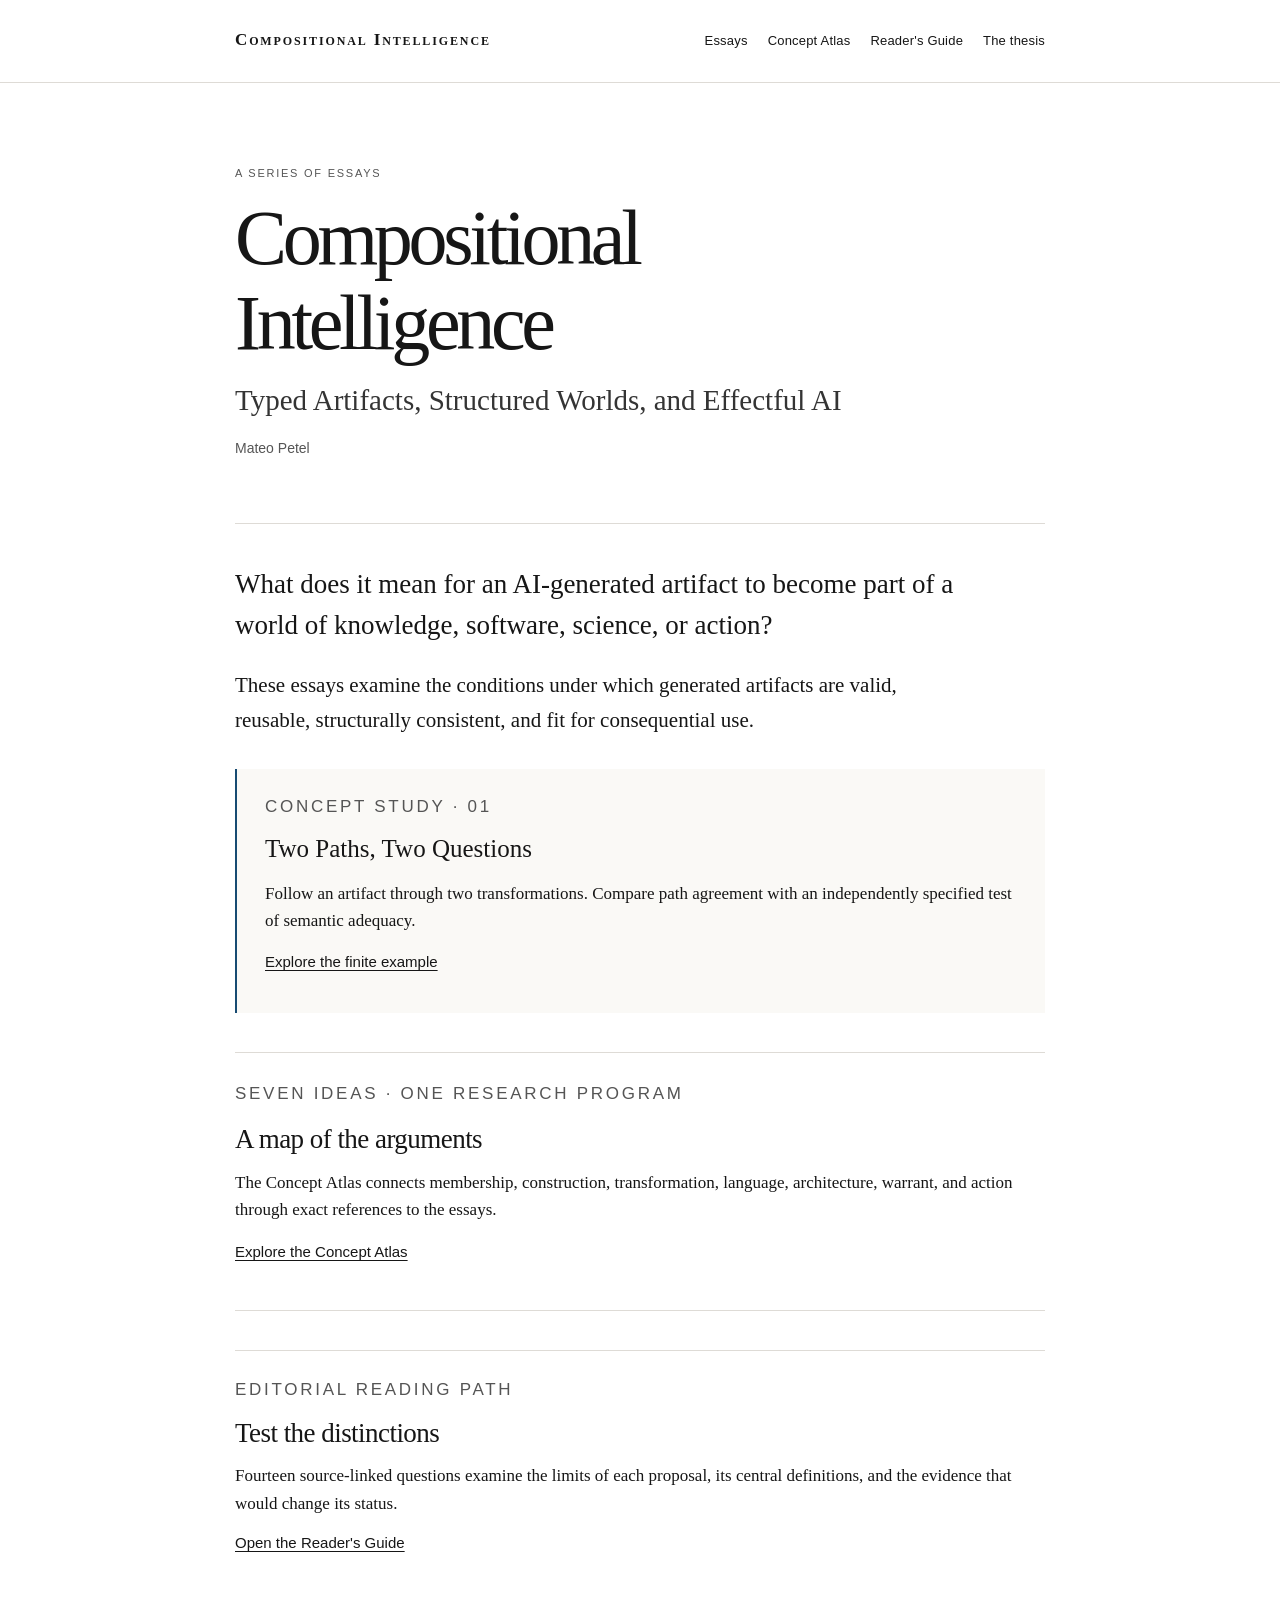
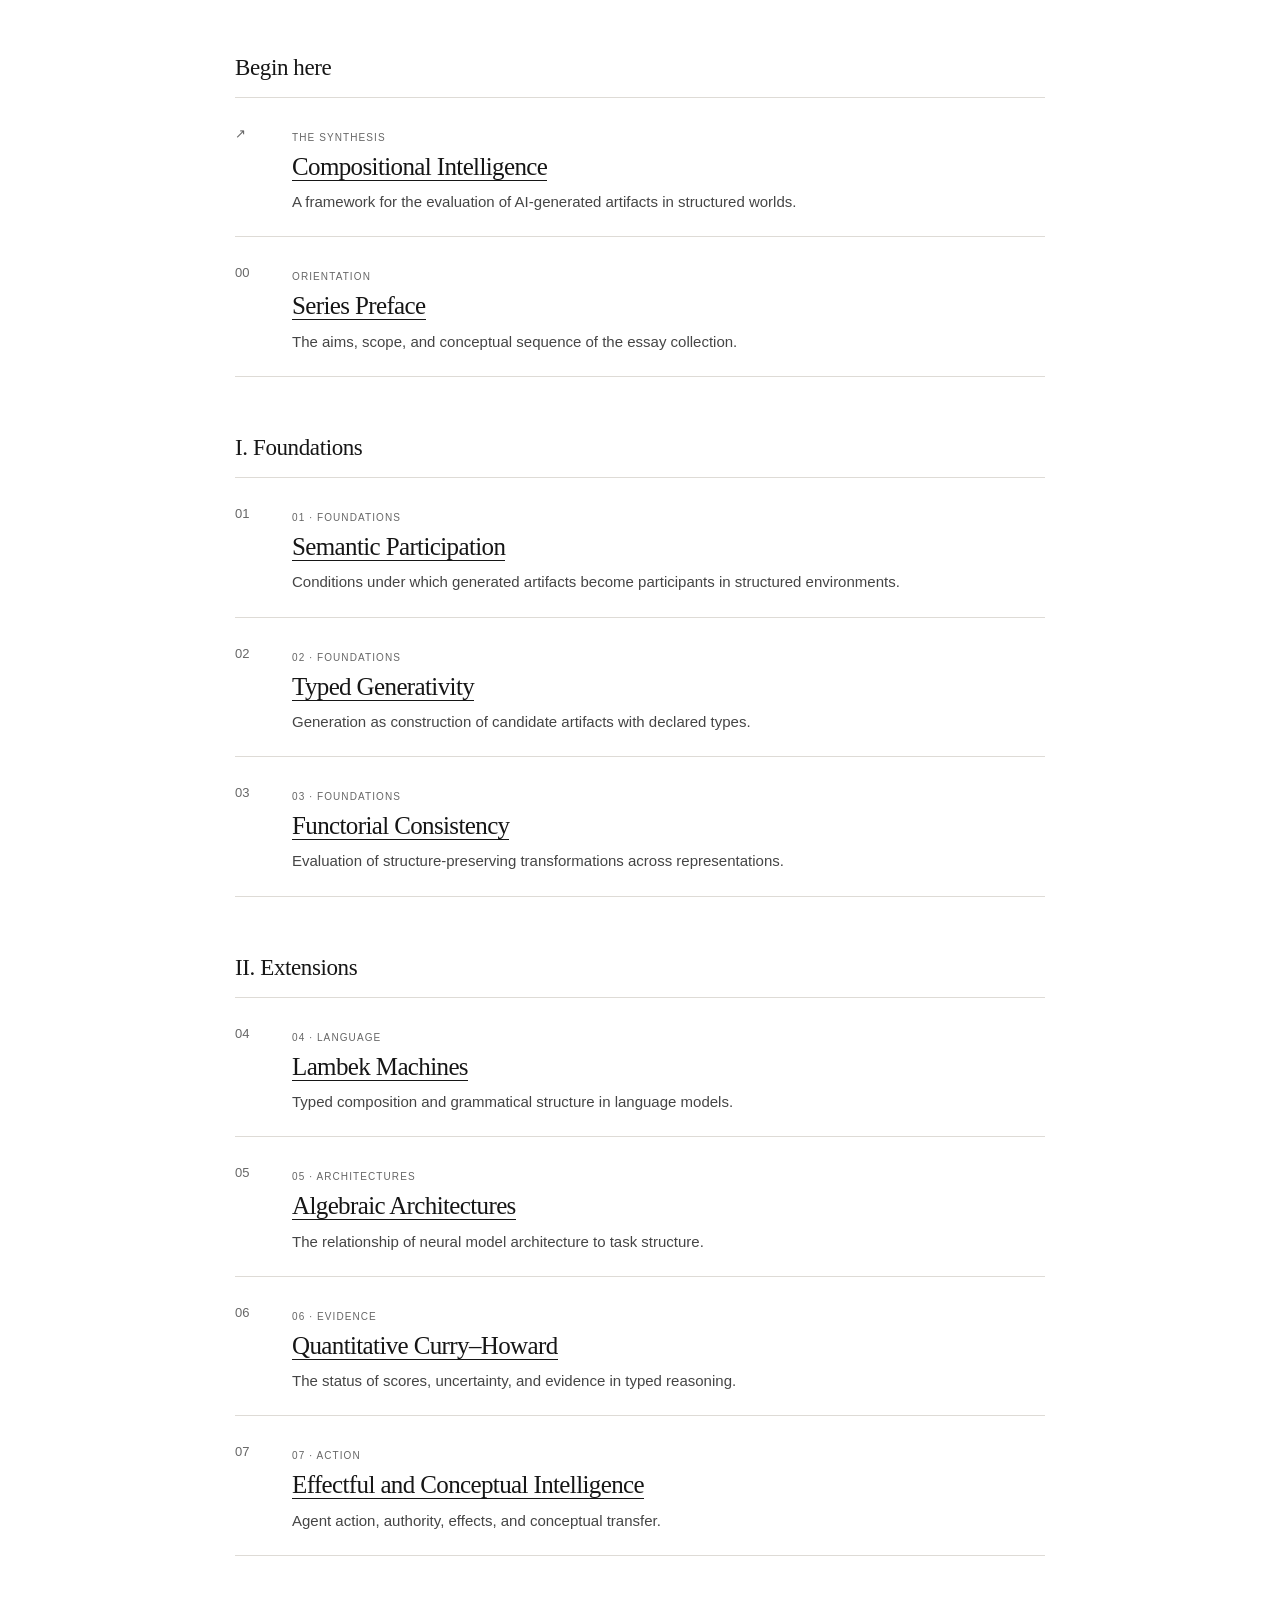
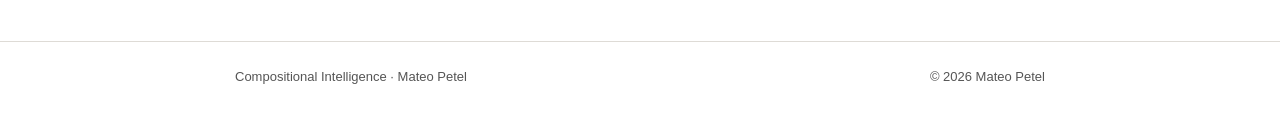
==== docs/index.html @ 48097520 "Publish source-bound reader guide and tighten research claim boundaries" ====
<!doctype html>
<html lang="en">
<head>
<meta charset="utf-8">
<meta name="viewport" content="width=device-width, initial-scale=1">
<meta name="theme-color" content="#ffffff">
<meta name="description" content="Research essays on typed AI artifacts, compositional structure, and consequential action.">
<meta property="og:type" content="website">
<meta property="og:title" content="Compositional Intelligence">
<meta property="og:description" content="Research essays on typed AI artifacts, compositional structure, and consequential action.">
<meta property="og:url" content="https://fraware.github.io/compositional-intelligence/">
<link rel="canonical" href="https://fraware.github.io/compositional-intelligence/">
<link rel="icon" href="./favicon.svg" type="image/svg+xml">
<link rel="stylesheet" href="./style.css">
<title>Compositional Intelligence — Essays by Mateo Petel</title>
</head>
<body>
<a class="skip-link" href="#main">Skip to content</a>
<header class="site-header"><div class="container header-inner">
<a class="brand" href="./index.html">Compositional Intelligence</a>
<nav class="header-nav" aria-label="Primary navigation"><a href="./index.html#essays">Essays</a><a href="./atlas/">Concept Atlas</a><a href="./reading/">Reader's Guide</a><a href="./essays/compositional-intelligence.html">The thesis</a></nav>
</div></header>
<main class="container" id="main">
<div class="hero"><p class="kicker">A series of essays</p><h1>Compositional<br>Intelligence</h1>
<p class="subtitle">Typed Artifacts, Structured Worlds, and Effectful AI</p><p class="byline">Mateo Petel</p></div>
<div class="intro"><p class="thesis">What does it mean for an AI-generated artifact to become part of a world of knowledge, software, science, or action?</p>
<p>These essays examine the conditions under which generated artifacts are valid, reusable, structurally consistent, and fit for consequential use.</p></div>
<section class="study-highlight" aria-labelledby="study-intro-title">
<p class="kicker">Concept study · 01</p>
<h2 id="study-intro-title">Two Paths, Two Questions</h2>
<p>Follow an artifact through two transformations. Compare path agreement with an independently specified test of semantic adequacy.</p>
<p><a href="studies/commuting-square.html">Explore the finite example</a></p>
</section>
<section class="atlas-highlight" aria-labelledby="atlas-home-title">
<p class="kicker">Seven ideas · One research program</p>
<h2 id="atlas-home-title">A map of the arguments</h2>
<p>The Concept Atlas connects membership, construction, transformation, language, architecture, warrant, and action through exact references to the essays.</p>
<p><a href="./atlas/">Explore the Concept Atlas</a></p>
</section>
<section class="reader-highlight" aria-labelledby="reader-home-title">
<p class="kicker">Editorial reading path</p>
<h2 id="reader-home-title">Test the distinctions</h2>
<p>Fourteen source-linked questions examine the limits of each proposal, its central definitions, and the evidence that would change its status.</p>
<p><a href="./reading/">Open the Reader's Guide</a></p>
</section>
<div id="essays"><section aria-label="Begin here"><h2 class="section-title">Begin here</h2><ol class="series-list"><li class="series-item"><span class="series-number" aria-hidden="true">↗</span><div><p class="category">The synthesis</p><h3 class="series-name"><a href="essays/compositional-intelligence.html">Compositional Intelligence</a></h3><p class="series-desc">A framework for the evaluation of AI-generated artifacts in structured worlds.</p></div></li><li class="series-item"><span class="series-number" aria-hidden="true">00</span><div><p class="category">Orientation</p><h3 class="series-name"><a href="essays/series-preface.html">Series Preface</a></h3><p class="series-desc">The aims, scope, and conceptual sequence of the essay collection.</p></div></li></ol></section><section aria-label="I. Foundations"><h2 class="section-title">I. Foundations</h2><ol class="series-list"><li class="series-item"><span class="series-number" aria-hidden="true">01</span><div><p class="category">01 · Foundations</p><h3 class="series-name"><a href="essays/semantic-participation.html">Semantic Participation</a></h3><p class="series-desc">Conditions under which generated artifacts become participants in structured environments.</p></div></li><li class="series-item"><span class="series-number" aria-hidden="true">02</span><div><p class="category">02 · Foundations</p><h3 class="series-name"><a href="essays/typed-generativity.html">Typed Generativity</a></h3><p class="series-desc">Generation as construction of candidate artifacts with declared types.</p></div></li><li class="series-item"><span class="series-number" aria-hidden="true">03</span><div><p class="category">03 · Foundations</p><h3 class="series-name"><a href="essays/functorial-consistency.html">Functorial Consistency</a></h3><p class="series-desc">Evaluation of structure-preserving transformations across representations.</p></div></li></ol></section><section aria-label="II. Extensions"><h2 class="section-title">II. Extensions</h2><ol class="series-list"><li class="series-item"><span class="series-number" aria-hidden="true">04</span><div><p class="category">04 · Language</p><h3 class="series-name"><a href="essays/lambek-machines.html">Lambek Machines</a></h3><p class="series-desc">Typed composition and grammatical structure in language models.</p></div></li><li class="series-item"><span class="series-number" aria-hidden="true">05</span><div><p class="category">05 · Architectures</p><h3 class="series-name"><a href="essays/algebraic-architectures.html">Algebraic Architectures</a></h3><p class="series-desc">The relationship of neural model architecture to task structure.</p></div></li><li class="series-item"><span class="series-number" aria-hidden="true">06</span><div><p class="category">06 · Evidence</p><h3 class="series-name"><a href="essays/quantitative-curry-howard.html">Quantitative Curry–Howard</a></h3><p class="series-desc">The status of scores, uncertainty, and evidence in typed reasoning.</p></div></li><li class="series-item"><span class="series-number" aria-hidden="true">07</span><div><p class="category">07 · Action</p><h3 class="series-name"><a href="essays/effectful-and-conceptual-intelligence.html">Effectful and Conceptual Intelligence</a></h3><p class="series-desc">Agent action, authority, effects, and conceptual transfer.</p></div></li></ol></section></div></main>
<footer class="site-footer"><div class="container"><span>Compositional Intelligence · Mateo Petel</span><span>© 2026 Mateo Petel</span></div></footer>
</body></html>
---- docs/style.css ----
/* Compositional Intelligence. Deliberately minimal, self-contained editorial design. */
:root { color-scheme: light; --ink:#161616; --soft:#555; --muted:#666; --line:#dedbd6; --paper:#fff; --link:#174b72; }
*,*::before,*::after { box-sizing:border-box; }
html { scroll-behavior:smooth; }
body { margin:0; background:var(--paper); color:var(--ink); font:19px/1.66 Georgia,"Times New Roman",Times,serif; -webkit-font-smoothing:antialiased; }
a { color:inherit; text-decoration:underline; text-decoration-thickness:1px; text-underline-offset:3px; }
a:hover { color:var(--link); }
a:focus-visible,summary:focus-visible { outline:2px solid var(--link); outline-offset:4px; }
::selection { background:#edeae2; color:var(--ink); }
.container { width:min(100% - 44px, 810px); margin-inline:auto; }
.skip-link { position:absolute;left:-10000px;top:auto;width:1px;height:1px;overflow:hidden; }
.skip-link:focus { left:10px;top:10px;width:auto;height:auto;overflow:visible;padding:6px;background:white;z-index:20; }
.site-header { border-bottom:1px solid var(--line); padding:21px 0; }
.header-inner { display:flex; flex-wrap:wrap; justify-content:space-between; align-items:baseline; gap:10px 25px; }
.brand { font:small-caps 700 17px/1.25 Georgia,"Times New Roman",serif; letter-spacing:.11em; text-decoration:none; }
.header-nav { font:13px/1.4 Arial,Helvetica,sans-serif; letter-spacing:.015em; }
.header-nav a { margin-left:20px; text-decoration:none; }
.hero { padding-top:72px; padding-bottom:48px; border-bottom:1px solid var(--line); }
.kicker { text-transform:uppercase; letter-spacing:.16em; font:11px/1.4 Arial,Helvetica,sans-serif; color:var(--soft); }
.hero h1 { margin:15px 0 8px; font:normal clamp(48px,7.3vw,78px)/1.08 Georgia,"Times New Roman",serif; letter-spacing:-.055em; max-width:760px; }
.hero .subtitle { margin:16px 0 17px; font-size:clamp(21px,2.9vw,29px); line-height:1.36; color:#343434; }
.byline { font:14px/1.7 Arial,Helvetica,sans-serif; color:var(--soft); }
.intro { max-width:740px; padding-top:40px; font-size:21px; line-height:1.66; }
.intro p { margin:0 0 22px; }
.intro .thesis { font-size:clamp(22px,3vw,27px); line-height:1.52; }
.section-title { margin:52px 0 10px; font-size:23px; font-weight:normal; letter-spacing:-.017em; }
.section-intro { font:15px/1.6 Arial,Helvetica,sans-serif; color:var(--soft); margin:0 0 18px; }
.series-list { list-style:none; margin:0; padding:0; border-top:1px solid var(--line); }
.series-item { display:grid; grid-template-columns:42px minmax(0,1fr); column-gap:15px; padding:21px 0 22px; border-bottom:1px solid var(--line); }
.series-number { font:13px/1.5 Arial,Helvetica,sans-serif; color:var(--muted); padding-top:5px; }
.series-name { margin:0; font:normal 25px/1.25 Georgia,"Times New Roman",serif; letter-spacing:-.025em; }
.series-name a { text-decoration:none; border-bottom:1px solid currentColor; }
.series-desc { margin:8px 0 0; font:15px/1.62 Arial,Helvetica,sans-serif; color:#454545; max-width:670px; }
.category { display:inline-block; font:10px/1.4 Arial,Helvetica,sans-serif; text-transform:uppercase; letter-spacing:.11em; color:var(--muted); margin:0 0 6px; }
.site-footer { border-top:1px solid var(--line); padding:25px 0 44px; margin-top:85px; font:13px/1.6 Arial,Helvetica,sans-serif; color:var(--soft); }
.site-footer .container { display:flex; flex-wrap:wrap; gap:12px 25px; justify-content:space-between; }
.article-header { padding:69px 0 43px; border-bottom:1px solid var(--line); }
.breadcrumb { margin:0 0 25px; font:13px/1.5 Arial,Helvetica,sans-serif; color:var(--soft); }
.article-header h1 { margin:8px 0 13px; font:normal clamp(41px,6.4vw,68px)/1.12 Georgia,"Times New Roman",serif; letter-spacing:-.045em; }
.article-header .deck { font-size:24px; line-height:1.39; color:#343434; margin:0 0 22px; }
.article-content { padding-top:43px; overflow-wrap:break-word; }
.article-content h2 { font-size:29px; font-weight:normal; line-height:1.28; letter-spacing:-.026em; scroll-margin-top:25px; margin:59px 0 19px; }
.article-content h3 { font-size:23px; font-weight:normal; line-height:1.34; scroll-margin-top:25px; margin:45px 0 14px; }
.article-content h4 { font:600 17px/1.5 Arial,Helvetica,sans-serif; margin-top:35px; }
.article-content p { margin:0 0 24px; }
.article-content a { overflow-wrap:anywhere; }
.article-content .source-only { padding:13px 16px; margin:0 0 33px; border-left:2px solid var(--line); font:14px/1.6 Arial,Helvetica,sans-serif; color:var(--soft); }
.article-content ul,.article-content ol { margin:7px 0 24px; padding-left:28px; }
.article-content li { margin:6px 0; }
.article-content blockquote { margin:28px 0; padding:2px 22px; border-left:2px solid var(--line); color:#404040; }
.article-content pre { padding:19px 22px; font:14px/1.6 ui-monospace,SFMono-Regular,Consolas,"Liberation Mono",monospace; background:#f7f7f7; white-space:pre-wrap; overflow-x:auto; }
.article-content code { font:0.85em/1.5 ui-monospace,SFMono-Regular,Consolas,"Liberation Mono",monospace; }
.article-content table { border-collapse:collapse; font:14px/1.5 Arial,Helvetica,sans-serif; margin:25px 0 30px; display:block; max-width:100%; overflow-x:auto; }
.article-content th,.article-content td { text-align:left; vertical-align:top; padding:9px 14px 9px 0; border-bottom:1px solid var(--line); min-width:95px; }
.article-content th { font-weight:600; }
.article-content caption { text-align:left; margin:0 0 10px; }
.article-content sup { line-height:0; }
.article-content math { font-size:1em; }
.article-toc { margin:0 0 37px; border-bottom:1px solid var(--line); padding:0 0 18px; font:14px/1.55 Arial,Helvetica,sans-serif; }
.article-toc summary { cursor:pointer; color:var(--soft); }
.article-toc ol { columns:2; column-gap:30px; padding-left:21px; margin:16px 0 2px; }
.article-toc li { break-inside:avoid; margin:0 0 7px; }
.article-toc a { text-decoration:none; }
.article-pager { display:grid; grid-template-columns:1fr 1fr; gap:25px; border-top:1px solid var(--line); margin:74px 0 25px; padding-top:25px; font:14px/1.6 Arial,Helvetica,sans-serif; }
.article-pager .next { text-align:right; }
.article-pager span { display:block; color:var(--soft); font-size:12px; margin-bottom:4px; }
.note { margin:31px 0 0; font:14px/1.6 Arial,Helvetica,sans-serif; color:var(--soft); }
.article-content .preview-heading { margin-top:29px; }
.bibliography { border-top: 1px solid var(--line); padding-top: 25px; margin-top: 65px; font:14px/1.62 Arial,Helvetica,sans-serif; }
.bibliography h2 {font:normal 29px/1.25 Georgia,'Times New Roman',serif;letter-spacing:-.02em;margin:0 0 12px;}
.bibliography-note {color:var(--soft);margin:0 0 22px;max-width:680px;}
.references-list {list-style:none;margin:0;padding:0;display:grid;gap:13px;}
.references-list li {overflow-wrap:anywhere;}
.ref-key {font:12px/1.4 ui-monospace,SFMono-Regular,Consolas,monospace;color:var(--soft);}
.ref-details {color:var(--soft);}
.citation-link {text-decoration: underline dotted; text-underline-offset: 3px;}
.references-list li:target {outline:1px solid var(--line);outline-offset:7px;}
@media (max-width:600px) { .hero { padding-top:49px; } .intro { padding-top:29px; font-size:19px; } .series-item { grid-template-columns:32px 1fr; column-gap:10px; } .series-name { font-size:22px; } .article-header { padding-top:44px; } .article-content { padding-top:29px; } .article-content h2 { font-size:26px; } .article-toc ol { columns:1; } .header-nav a { margin-left:13px; } }
@media (prefers-reduced-motion:reduce) { html { scroll-behavior:auto; } }
@media print { .site-header,.site-footer,.article-pager,.article-toc { display:none; } .container { width:100%; } .article-content { padding-top:12px; } body { color:#000; font-size:12pt; } h2,h3 { break-after:avoid; } table,blockquote,pre { break-inside:avoid; } }


/* Additional reading and accessibility refinements. */
.article-content img{max-width:100%;height:auto}.article-content table{width:100%}.article-content td,.article-content th{white-space:normal}.article-content .citation-link{overflow-wrap:normal}.references-list li{scroll-margin-top:30px}.article-content math[display="block"]{display:block;max-width:100%;overflow-x:auto;overflow-y:hidden;margin:25px 0}.article-content .footnotes{font-size:0.82em}.brand{font-variant:small-caps}.article-content h1{font-size:36px}@media(prefers-color-scheme:dark){:root{color-scheme:light}}

/* Screen-reader captions for scientific tables. */
.article-content caption.visually-hidden {position:absolute;width:1px;height:1px;padding:0;margin:-1px;overflow:hidden;clip:rect(0,0,0,0);white-space:nowrap;border:0}

/* Concept study: self-contained diagram and finite evaluation. */
.study-heading { padding-bottom:31px; }
.study-heading .kicker { margin:0 0 12px; }
.study-heading .deck { margin:11px 0 19px; }
.study-prose { max-width:740px; padding:31px 0 9px; }
.study-prose p { margin:0 0 22px; }
.study-prose h2 { font-size:30px; font-weight:400; letter-spacing:-.025em; }
.study-workspace { margin:32px 0 30px; border:1px solid var(--line); }
.study-controls { background:#faf9f6; padding:29px 32px; display:grid; gap:19px; }
.study-controls h2 { font-weight:400; font-size:27px; margin:0 0 6px; }
.study-controls p { font:14px/1.55 Arial,Helvetica,sans-serif; color:var(--soft); margin:0; }
.study-members { border:0; padding:0; margin:0; display:flex; flex-wrap:wrap; align-items:center; gap:9px; }
.study-members legend,.study-select label { font:600 13px/1.6 Arial,Helvetica,sans-serif; margin:0 0 7px; }
.study-members label { display:inline-flex; align-items:center; gap:7px; font:16px/1.5 Arial,Helvetica,sans-serif; padding:8px 13px; border:1px solid var(--line); background:#fff; cursor:pointer; }
.study-members input { accent-color:var(--link); width:16px; height:16px; }
.study-select label { display:block; }
.study-select select { background:#fff; color:var(--ink); font:15px/1.4 Arial,Helvetica,sans-serif; border:1px solid #8b8883; padding:10px 12px; width:min(100%,430px); }
.study-workspace input:focus-visible,.study-workspace select:focus-visible { outline:2px solid var(--link); outline-offset:3px; }
.study-stage { padding:26px 32px 29px; }
.study-stage h3,.study-domain h3 { font-weight:400; font-size:22px; margin:3px 0 18px; }
.study-source { display:grid; grid-template-columns:minmax(0,1fr) 102px minmax(0,1fr); align-items:center; gap:12px; margin-bottom:35px; }
.study-node { border:1px solid var(--line); padding:16px 18px; min-width:0; }
.study-node span,.study-results span,.study-counts span { display:block; font:13px/1.4 Arial,Helvetica,sans-serif; color:var(--soft); }
.study-node output { display:block; font:normal 26px/1.4 Georgia,"Times New Roman",serif; margin-top:7px; overflow-wrap:anywhere; }
.study-arrow { text-align:center; font:13px/1.5 Arial,Helvetica,sans-serif; color:var(--soft); }
.study-arrow span { display:block; font-size:28px; color:var(--link); }
.study-paths { display:grid; grid-template-columns:repeat(2,minmax(0,1fr)); gap:16px; }
.study-path { border-top:2px solid var(--link); background:#faf9f6; padding:18px 19px 20px; min-width:0; }
.study-path-label { font:10px/1.5 Arial,Helvetica,sans-serif; letter-spacing:.09em; color:var(--soft); }
.study-path p { margin:14px 0 5px; font-size:21px; }
.study-path>output { display:block; font-size:31px; margin:3px 0 14px; overflow-wrap:anywhere; }
.study-path small { display:block; font:13px/1.6 Arial,Helvetica,sans-serif; color:var(--soft); }
.study-inline-output { font:inherit; }
.study-results { display:grid; grid-template-columns:repeat(2,minmax(0,1fr)); gap:20px; border-top:1px solid var(--line); margin-top:24px; padding:22px 0 0; }
.study-results strong { display:block; font:normal 24px/1.35 Georgia,"Times New Roman",serif; margin:5px 0; }
.study-interpretation { font-size:17px; line-height:1.57; margin:18px 0 0; max-width:680px; }
.study-domain { padding:25px 32px 31px; border-top:1px solid var(--line); background:#faf9f6; }
.study-domain p { margin:0 0 22px; font:14px/1.65 Arial,Helvetica,sans-serif; color:var(--soft); }
.study-counts { display:grid; grid-template-columns:repeat(3,minmax(0,1fr)); gap:16px; }
.study-counts strong { display:block; font:normal 27px/1.3 Georgia,"Times New Roman",serif; margin:7px 0 0; }
.study-noscript { padding:15px; background:#faf9f6; font:14px/1.6 Arial,Helvetica,sans-serif; }
.study-method { padding-top:25px; }
.study-method p { font-size:17px; line-height:1.67; }
.study-highlight { margin:31px 0 39px; padding:24px 28px; border-left:2px solid var(--link); background:#faf9f6; }
.study-highlight .kicker { margin:0 0 8px; }
.study-highlight h2 { margin:0 0 10px; font-size:25px; font-weight:400; }
.study-highlight p { font-size:17px; line-height:1.6; margin:0 0 14px; }
.study-highlight a { font:15px/1.5 Arial,Helvetica,sans-serif; }
@media (max-width:600px) {
.study-controls,.study-stage,.study-domain { padding:22px 18px; }
.study-source { grid-template-columns:minmax(0,1fr) 47px minmax(0,1fr); gap:7px; }
.study-node { padding:11px; }
.study-node span { font-size:11px; }
.study-node output { font-size:18px; }
.study-arrow { font-size:11px; }
.study-paths { grid-template-columns:1fr; }
.study-results { gap:13px; }
.study-counts { gap:10px; }
.study-counts strong { font-size:22px; }
}
@media print { .study-controls { display:none; } .study-workspace { break-inside:avoid; } }

/* Essay hierarchy, local navigation, and responsive concept atlas. */
.article-content > p,.article-content > ul,.article-content > ol,.article-content > blockquote {
  max-width:70ch;
}
.article-content > p { hyphens:auto; }
.article-content pre,.article-content code { overflow-wrap:anywhere; }
.article-atlas-link { margin:19px 0 0; font:14px/1.5 Arial,Helvetica,sans-serif; }
.article-atlas-link a { text-underline-offset:4px; }
.article-toc { padding:14px 0 19px; margin:0 0 34px; }
.article-toc details summary { font:600 14px/1.5 Arial,Helvetica,sans-serif; cursor:pointer; }
.article-toc details[open] { padding-bottom:12px; }
.article-toc ol { padding-top:12px; }
.header-nav a { display:inline-flex; align-items:center; min-height:40px; }
.atlas-highlight { padding:27px 0 31px; margin:18px 0 39px; border-top:1px solid var(--line); border-bottom:1px solid var(--line); }
.atlas-highlight h2 { margin:5px 0 12px; font:normal 27px/1.3 Georgia,"Times New Roman",serif; letter-spacing:-.02em; }
.atlas-highlight p { margin:0 0 14px; font-size:17px; line-height:1.62; }
.atlas-highlight a { font:15px/1.5 Arial,Helvetica,sans-serif; }
.atlas-header { padding-bottom:34px; }
.atlas-header .deck { margin:16px 0 0; }
.atlas-intro { max-width:720px; padding:28px 0 2px; font-size:19px; line-height:1.67; }
.atlas-section-title { margin:52px 0 15px; font:normal 29px/1.28 Georgia,"Times New Roman",serif; letter-spacing:-.026em; }
.atlas-list,.atlas-relations { list-style:none; padding:0; margin:0; }
.atlas-list { border-top:1px solid var(--line); }
.atlas-entry { display:grid; grid-template-columns:40px minmax(0,1fr); gap:16px; border-bottom:1px solid var(--line); padding:28px 0 34px; scroll-margin-top:25px; }
.atlas-num { font:13px/1.5 Arial,Helvetica,sans-serif; color:var(--muted); padding-top:4px; }
.atlas-content h2 { margin:0 0 9px; font:normal 29px/1.25 Georgia,"Times New Roman",serif; letter-spacing:-.025em; }
.atlas-question { margin:0 0 13px; max-width:690px; font-size:19px; line-height:1.48; }
.atlas-summary { margin:0 0 21px; font:15px/1.65 Arial,Helvetica,sans-serif; color:var(--soft); max-width:650px; }
.atlas-link-title { margin:0 0 10px; font:600 12px/1.5 Arial,Helvetica,sans-serif; text-transform:uppercase; letter-spacing:.07em; color:var(--soft); }
.atlas-sections { display:flex; flex-wrap:wrap; list-style:none; padding:0; gap:8px 20px; margin:0 0 15px; }
.atlas-sections a,.atlas-read { font:14px/1.55 Arial,Helvetica,sans-serif; }
.atlas-read { color:var(--link); }
.atlas-relations-section > p { max-width:680px; font-size:17px; }
.atlas-relations { display:grid; grid-template-columns:repeat(2,minmax(0,1fr)); gap:14px; margin-top:27px; }
.atlas-relation { padding:18px 19px; border:1px solid var(--line); scroll-margin-top:20px; }
.atlas-relation p { margin:0 0 10px; font:15px/1.57 Arial,Helvetica,sans-serif; }
.atlas-relation .atlas-relation-names { font-weight:600; font-size:14px; line-height:1.6; }
.atlas-relation-names a { text-decoration:none; border-bottom:1px solid var(--line); }
.atlas-relation-names span { padding:0 4px; color:var(--muted); }
.atlas-relation .atlas-evidence { font-size:13px; color:var(--soft); margin:14px 0 0; }
.atlas-evidence a { margin-right:8px; }
@media (max-width:680px) {
  .atlas-relations { grid-template-columns:1fr; }
  .atlas-entry { grid-template-columns:31px minmax(0,1fr); gap:11px; padding:21px 0 28px; }
  .atlas-content h2 { font-size:25px; }
  .atlas-question { font-size:18px; }
  .header-inner { gap:7px 18px; }
  .header-nav { display:flex; flex-wrap:wrap; gap:3px 16px; }
  .header-nav a { margin-left:0; min-height:42px; }
  .article-toc ol { columns:1; }
}
@media print {
  .atlas-relations { display:block; }
  .atlas-relation { margin-bottom:14px; break-inside:avoid; }
  .atlas-entry { break-inside:avoid; }
}

/* Scientific tables retain native table layout inside a keyboard-scrollable group. */
.article-content .table-scroll {
  max-width:100%;
  overflow-x:auto;
  margin:25px 0 30px;
  overscroll-behavior-x:contain;
}
.article-content .table-scroll:focus-visible {
  outline:2px solid var(--link);
  outline-offset:3px;
}
.article-content .table-scroll table {
  display:table;
  width:100%;
  max-width:none;
  overflow:visible;
  margin:0;
}
.article-content .table-scroll th,
.article-content .table-scroll td {
  min-width:95px;
}
.article-content .table-scroll caption.visually-hidden {
  position:absolute;
  width:1px;
  height:1px;
  padding:0;
  margin:-1px;
  overflow:hidden;
  clip:rect(0,0,0,0);
  white-space:nowrap;
  border:0;
}
.atlas-relation .atlas-scope {
  padding:10px 0 0;
  margin:0 0 14px;
  border-top:1px solid var(--line);
  color:var(--soft);
  font-size:13px;
  line-height:1.6;
}
.atlas-source-disclosure {
  padding-top:10px;
  font:13px/1.6 Arial,Helvetica,sans-serif;
  border-top:1px solid var(--line);
}
.atlas-source-disclosure summary { cursor:pointer; color:var(--link); }
.atlas-source-disclosure ol { margin:14px 0 0; padding-left:18px; }
.atlas-source-disclosure li { margin:0 0 14px; }
.atlas-source-disclosure blockquote {
  padding:0 0 0 11px;
  margin:0 0 6px;
  border-left:2px solid var(--line);
  color:var(--soft);
  font:italic 14px/1.6 Georgia,"Times New Roman",serif;
}
.atlas-source-disclosure li a { font:13px/1.5 Arial,Helvetica,sans-serif; }
@media print {
  .article-content .table-scroll { overflow:visible; break-inside:avoid; }
  .atlas-source-disclosure { display:none; }
}


/* A focused reading route: native disclosure widgets, stable anchors, no scripting. */
.reader-highlight { padding:25px 0 28px; border-top:1px solid var(--line); margin:0 0 37px; }
.reader-highlight h2 { margin:5px 0 11px; font:normal 27px/1.3 Georgia,"Times New Roman",serif; letter-spacing:-.02em; }
.reader-highlight p { margin:0 0 12px; font-size:17px; line-height:1.62; }
.reader-highlight a { font:15px/1.5 Arial,Helvetica,sans-serif; }
.reader-intro { max-width:740px; font-size:18px; line-height:1.65; padding:21px 0; }
.reader-entries, .reader-checks { list-style:none; padding:0; margin:0; }
.reader-entries { border-top:1px solid var(--line); counter-reset:none; }
.reader-entry { border-bottom:1px solid var(--line); padding:30px 0 36px; scroll-margin-top:20px; }
.reader-entry-meta { display:flex; align-items:center; gap:20px; margin-bottom:9px; }
.reader-entry h2 { margin:0 0 12px; font:normal 29px/1.3 Georgia,"Times New Roman",serif; letter-spacing:-.025em; }
.reader-entry .reader-focus { margin:0 0 20px; color:var(--soft); font:16px/1.6 Arial,Helvetica,sans-serif; }
.reader-check { margin:0 0 11px; border:1px solid var(--line); }
.reader-check summary { padding:15px 18px; cursor:pointer; font:600 15px/1.55 Arial,Helvetica,sans-serif; }
.reader-check summary:focus-visible { outline:2px solid var(--link); outline-offset:2px; }
.reader-check details[open] > summary { border-bottom:1px solid var(--line); }
.reader-answer { padding:15px 18px 17px; font:15px/1.66 Arial,Helvetica,sans-serif; }
.reader-answer p { margin:0 0 12px; }
.reader-answer blockquote { margin:12px 0; padding:0 0 0 14px; border-left:2px solid var(--line); color:var(--soft); font:italic 16px/1.65 Georgia,"Times New Roman",serif; }
.reader-answer .reader-source { font-size:13px; }
.reader-essay-link, .reader-return { margin:18px 0 0; font:14px/1.55 Arial,Helvetica,sans-serif; }
.reader-return { padding:24px 0; }
@media (max-width:680px) {
  .reader-entry { padding:24px 0 31px; }
  .reader-entry h2 { font-size:25px; }
  .reader-check summary { padding:15px 12px; }
  .reader-answer { padding:14px 12px 15px; }
}
@media print {
  .reader-check details { display:block; }
  .reader-check details:not([open]) .reader-answer { display:block; }
  .reader-entry { break-inside:avoid; }
}
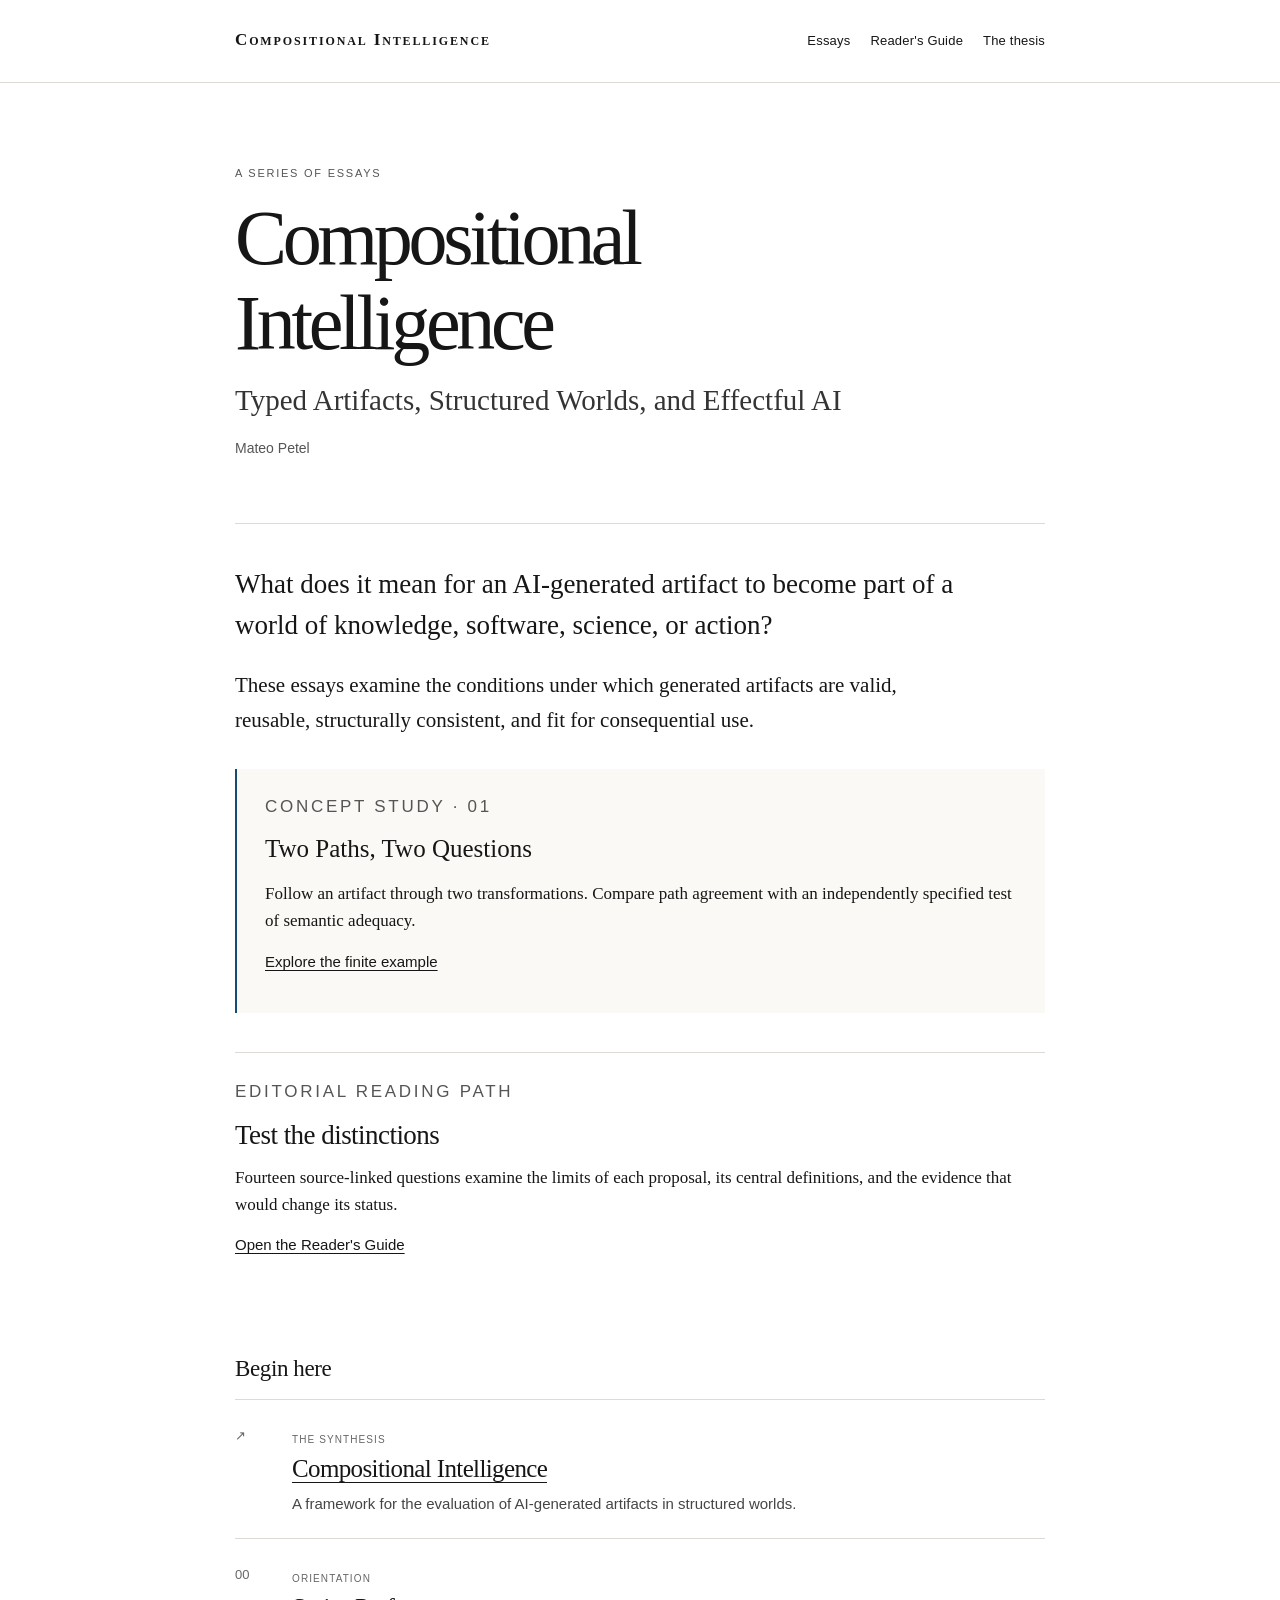
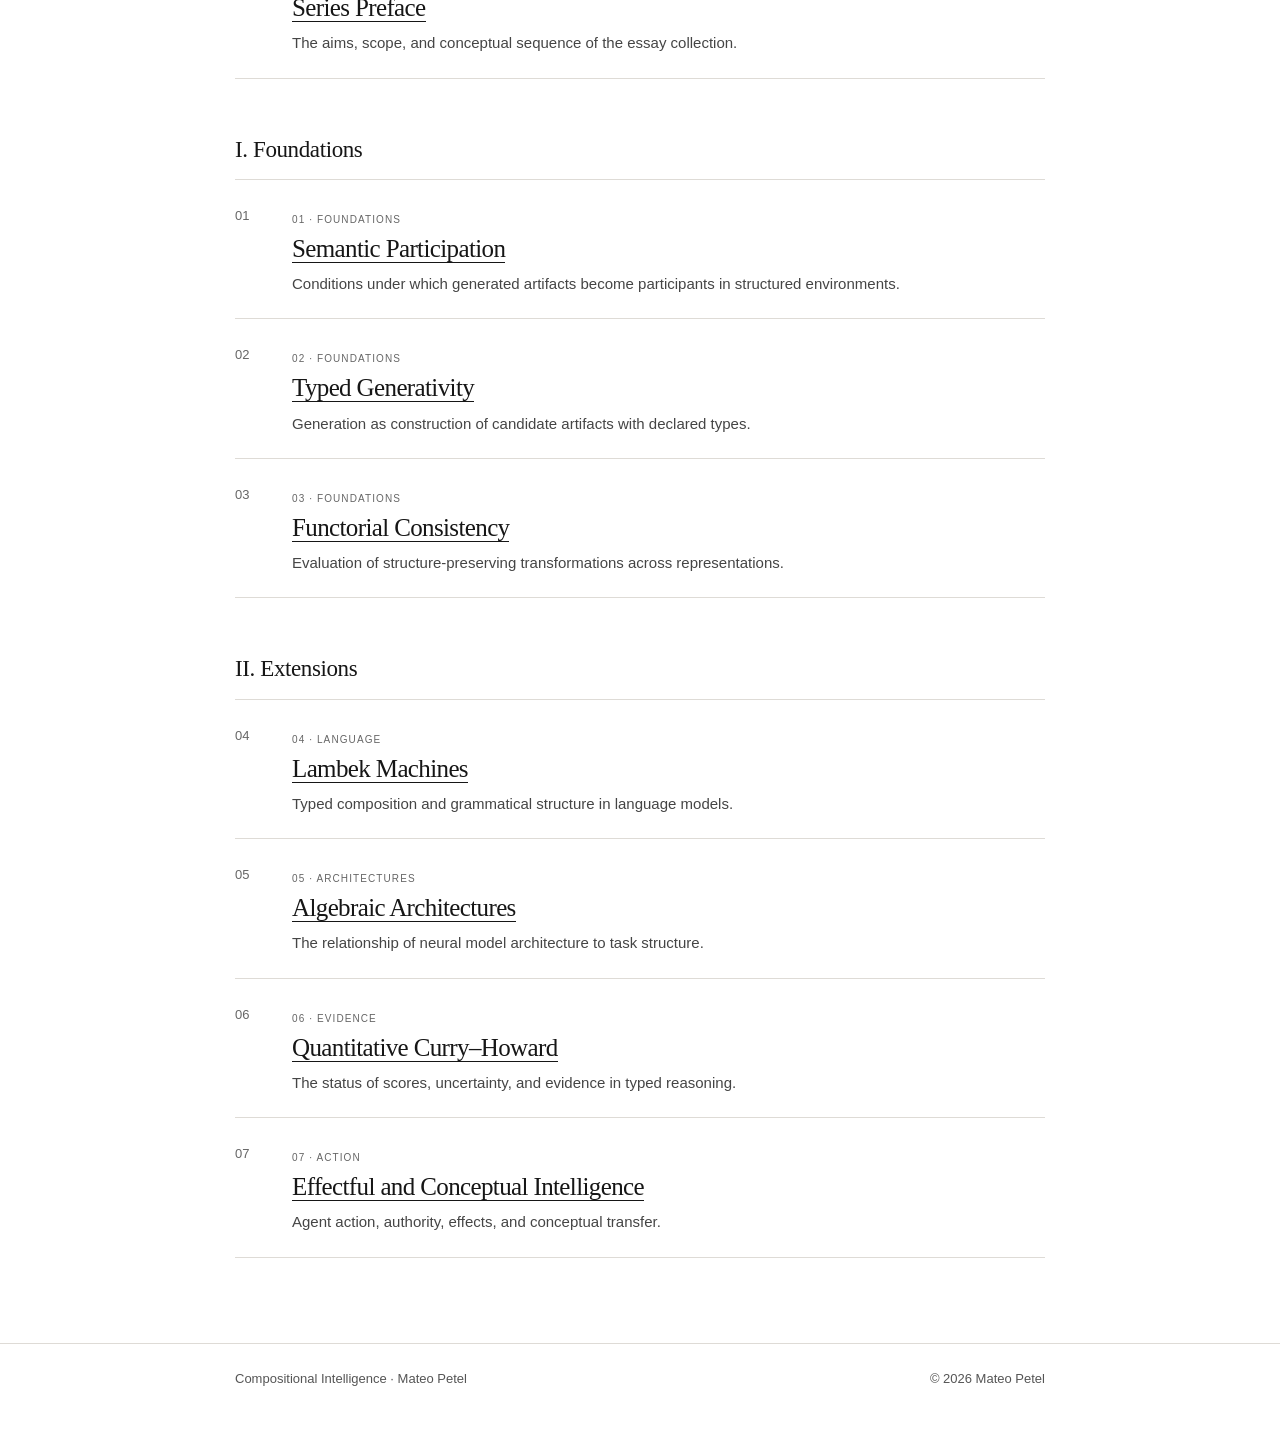
==== commit 69a15c67: "Remove Concept Atlas and render research notation, equations and figures accessibly" ====
--- a/docs/index.html
+++ b/docs/index.html
@@ -18,7 +18,7 @@
 <a class="skip-link" href="#main">Skip to content</a>
 <header class="site-header"><div class="container header-inner">
 <a class="brand" href="./index.html">Compositional Intelligence</a>
-<nav class="header-nav" aria-label="Primary navigation"><a href="./index.html#essays">Essays</a><a href="./atlas/">Concept Atlas</a><a href="./reading/">Reader's Guide</a><a href="./essays/compositional-intelligence.html">The thesis</a></nav>
+<nav class="header-nav" aria-label="Primary navigation"><a href="./index.html#essays">Essays</a><a href="./reading/">Reader's Guide</a><a href="./essays/compositional-intelligence.html">The thesis</a></nav>
 </div></header>
 <main class="container" id="main">
 <div class="hero"><p class="kicker">A series of essays</p><h1>Compositional<br>Intelligence</h1>
@@ -31,12 +31,6 @@
 <p>Follow an artifact through two transformations. Compare path agreement with an independently specified test of semantic adequacy.</p>
 <p><a href="studies/commuting-square.html">Explore the finite example</a></p>
 </section>
-<section class="atlas-highlight" aria-labelledby="atlas-home-title">
-<p class="kicker">Seven ideas · One research program</p>
-<h2 id="atlas-home-title">A map of the arguments</h2>
-<p>The Concept Atlas connects membership, construction, transformation, language, architecture, warrant, and action through exact references to the essays.</p>
-<p><a href="./atlas/">Explore the Concept Atlas</a></p>
-</section>
 <section class="reader-highlight" aria-labelledby="reader-home-title">
 <p class="kicker">Editorial reading path</p>
 <h2 id="reader-home-title">Test the distinctions</h2>
--- a/docs/style.css
+++ b/docs/style.css
@@ -148,61 +148,21 @@
 }
 @media print { .study-controls { display:none; } .study-workspace { break-inside:avoid; } }
 
-/* Essay hierarchy, local navigation, and responsive concept atlas. */
-.article-content > p,.article-content > ul,.article-content > ol,.article-content > blockquote {
-  max-width:70ch;
-}
+/* Publication hierarchy and responsive navigation. */
+.article-content > p,.article-content > ul,.article-content > ol,.article-content > blockquote { max-width:70ch; }
 .article-content > p { hyphens:auto; }
 .article-content pre,.article-content code { overflow-wrap:anywhere; }
-.article-atlas-link { margin:19px 0 0; font:14px/1.5 Arial,Helvetica,sans-serif; }
-.article-atlas-link a { text-underline-offset:4px; }
 .article-toc { padding:14px 0 19px; margin:0 0 34px; }
 .article-toc details summary { font:600 14px/1.5 Arial,Helvetica,sans-serif; cursor:pointer; }
 .article-toc details[open] { padding-bottom:12px; }
 .article-toc ol { padding-top:12px; }
 .header-nav a { display:inline-flex; align-items:center; min-height:40px; }
-.atlas-highlight { padding:27px 0 31px; margin:18px 0 39px; border-top:1px solid var(--line); border-bottom:1px solid var(--line); }
-.atlas-highlight h2 { margin:5px 0 12px; font:normal 27px/1.3 Georgia,"Times New Roman",serif; letter-spacing:-.02em; }
-.atlas-highlight p { margin:0 0 14px; font-size:17px; line-height:1.62; }
-.atlas-highlight a { font:15px/1.5 Arial,Helvetica,sans-serif; }
-.atlas-header { padding-bottom:34px; }
-.atlas-header .deck { margin:16px 0 0; }
-.atlas-intro { max-width:720px; padding:28px 0 2px; font-size:19px; line-height:1.67; }
-.atlas-section-title { margin:52px 0 15px; font:normal 29px/1.28 Georgia,"Times New Roman",serif; letter-spacing:-.026em; }
-.atlas-list,.atlas-relations { list-style:none; padding:0; margin:0; }
-.atlas-list { border-top:1px solid var(--line); }
-.atlas-entry { display:grid; grid-template-columns:40px minmax(0,1fr); gap:16px; border-bottom:1px solid var(--line); padding:28px 0 34px; scroll-margin-top:25px; }
-.atlas-num { font:13px/1.5 Arial,Helvetica,sans-serif; color:var(--muted); padding-top:4px; }
-.atlas-content h2 { margin:0 0 9px; font:normal 29px/1.25 Georgia,"Times New Roman",serif; letter-spacing:-.025em; }
-.atlas-question { margin:0 0 13px; max-width:690px; font-size:19px; line-height:1.48; }
-.atlas-summary { margin:0 0 21px; font:15px/1.65 Arial,Helvetica,sans-serif; color:var(--soft); max-width:650px; }
-.atlas-link-title { margin:0 0 10px; font:600 12px/1.5 Arial,Helvetica,sans-serif; text-transform:uppercase; letter-spacing:.07em; color:var(--soft); }
-.atlas-sections { display:flex; flex-wrap:wrap; list-style:none; padding:0; gap:8px 20px; margin:0 0 15px; }
-.atlas-sections a,.atlas-read { font:14px/1.55 Arial,Helvetica,sans-serif; }
-.atlas-read { color:var(--link); }
-.atlas-relations-section > p { max-width:680px; font-size:17px; }
-.atlas-relations { display:grid; grid-template-columns:repeat(2,minmax(0,1fr)); gap:14px; margin-top:27px; }
-.atlas-relation { padding:18px 19px; border:1px solid var(--line); scroll-margin-top:20px; }
-.atlas-relation p { margin:0 0 10px; font:15px/1.57 Arial,Helvetica,sans-serif; }
-.atlas-relation .atlas-relation-names { font-weight:600; font-size:14px; line-height:1.6; }
-.atlas-relation-names a { text-decoration:none; border-bottom:1px solid var(--line); }
-.atlas-relation-names span { padding:0 4px; color:var(--muted); }
-.atlas-relation .atlas-evidence { font-size:13px; color:var(--soft); margin:14px 0 0; }
-.atlas-evidence a { margin-right:8px; }
+.reader-num { font:13px/1.5 Arial,Helvetica,sans-serif; color:var(--muted); padding-top:4px; }
 @media (max-width:680px) {
-  .atlas-relations { grid-template-columns:1fr; }
-  .atlas-entry { grid-template-columns:31px minmax(0,1fr); gap:11px; padding:21px 0 28px; }
-  .atlas-content h2 { font-size:25px; }
-  .atlas-question { font-size:18px; }
   .header-inner { gap:7px 18px; }
   .header-nav { display:flex; flex-wrap:wrap; gap:3px 16px; }
   .header-nav a { margin-left:0; min-height:42px; }
   .article-toc ol { columns:1; }
-}
-@media print {
-  .atlas-relations { display:block; }
-  .atlas-relation { margin-bottom:14px; break-inside:avoid; }
-  .atlas-entry { break-inside:avoid; }
 }
 
 /* Scientific tables retain native table layout inside a keyboard-scrollable group. */
@@ -238,35 +198,9 @@
   white-space:nowrap;
   border:0;
 }
-.atlas-relation .atlas-scope {
-  padding:10px 0 0;
-  margin:0 0 14px;
-  border-top:1px solid var(--line);
-  color:var(--soft);
-  font-size:13px;
-  line-height:1.6;
-}
-.atlas-source-disclosure {
-  padding-top:10px;
-  font:13px/1.6 Arial,Helvetica,sans-serif;
-  border-top:1px solid var(--line);
-}
-.atlas-source-disclosure summary { cursor:pointer; color:var(--link); }
-.atlas-source-disclosure ol { margin:14px 0 0; padding-left:18px; }
-.atlas-source-disclosure li { margin:0 0 14px; }
-.atlas-source-disclosure blockquote {
-  padding:0 0 0 11px;
-  margin:0 0 6px;
-  border-left:2px solid var(--line);
-  color:var(--soft);
-  font:italic 14px/1.6 Georgia,"Times New Roman",serif;
-}
-.atlas-source-disclosure li a { font:13px/1.5 Arial,Helvetica,sans-serif; }
 @media print {
   .article-content .table-scroll { overflow:visible; break-inside:avoid; }
-  .atlas-source-disclosure { display:none; }
-}
-
+}
 
 /* A focused reading route: native disclosure widgets, stable anchors, no scripting. */
 .reader-highlight { padding:25px 0 28px; border-top:1px solid var(--line); margin:0 0 37px; }
@@ -301,3 +235,95 @@
   .reader-check details:not([open]) .reader-answer { display:block; }
   .reader-entry { break-inside:avoid; }
 }
+
+
+/* Scientific media: semantic MathML and captioned, keyboard-readable figures. */
+.article-content .math-scroll {
+  max-width:100%;
+  overflow-x:auto;
+  overflow-y:hidden;
+  margin:26px 0 30px;
+  padding:15px 5px 17px;
+  overscroll-behavior-x:contain;
+  border-top:1px solid var(--line);
+  border-bottom:1px solid var(--line);
+}
+.article-content .math-scroll:focus-visible { outline:2px solid var(--link); outline-offset:3px; }
+.article-content .math-scroll math[display="block"] {
+  display:block;
+  min-width:max-content;
+  margin:0;
+  font-size:1.09em;
+}
+.article-content math[display="inline"] {
+  display:inline-block;
+  max-width:100%;
+  vertical-align:middle;
+}
+.article-content figure {
+  max-width:100%;
+  margin:30px 0 35px;
+}
+.article-content figcaption {
+  margin:13px 0 0;
+  color:var(--soft);
+  font:13px/1.6 Arial,Helvetica,sans-serif;
+}
+.article-content .lifecycle-stages {
+  display:grid;
+  grid-template-columns:repeat(auto-fit,minmax(155px,1fr));
+  list-style:none;
+  counter-reset:stage;
+  gap:8px;
+  margin:0;
+  padding:0;
+}
+.article-content .lifecycle-stages li {
+  counter-increment:stage;
+  min-width:0;
+  padding:15px 13px 17px;
+  margin:0;
+  border:1px solid var(--line);
+  font:14px/1.55 Arial,Helvetica,sans-serif;
+}
+.article-content .lifecycle-stages li::before {
+  content:counter(stage, decimal-leading-zero);
+  display:block;
+  color:var(--soft);
+  font:11px/1.7 Arial,Helvetica,sans-serif;
+  margin-bottom:8px;
+}
+.article-content .square-figure .table-scroll { margin:0; }
+.article-content .square-figure th,
+.article-content .square-figure td {
+  text-align:center;
+  vertical-align:middle;
+  padding:14px 10px;
+  min-width:145px;
+}
+.article-content .square-figure table { font-size:14px; }
+.article-content .path-comparison { display:grid; gap:10px; }
+.article-content .path-route { padding:16px 17px; border:1px solid var(--line); }
+.article-content .path-route p { margin:0; overflow-wrap:anywhere; }
+.article-content .path-route p:last-child {
+  font:18px/1.65 Georgia,"Times New Roman",serif;
+}
+.article-content .path-route .path-route-label {
+  margin:0 0 9px;
+  font:600 11px/1.5 Arial,Helvetica,sans-serif;
+  text-transform:uppercase;
+  letter-spacing:.075em;
+  color:var(--soft);
+}
+@media (max-width:550px) {
+  .article-content .math-scroll { padding:14px 2px; }
+  .article-content .math-scroll math[display="block"] { font-size:1em; }
+  .article-content .lifecycle-stages { grid-template-columns:repeat(2,minmax(0,1fr)); }
+  .article-content .path-route { padding:13px 12px; }
+  .article-content .path-route p:last-child { font-size:16px; }
+}
+@media print {
+  .article-content .math-scroll { overflow:visible; break-inside:avoid; }
+  .article-content .math-scroll math[display="block"] { min-width:0; }
+  .article-content figure { break-inside:avoid; }
+}
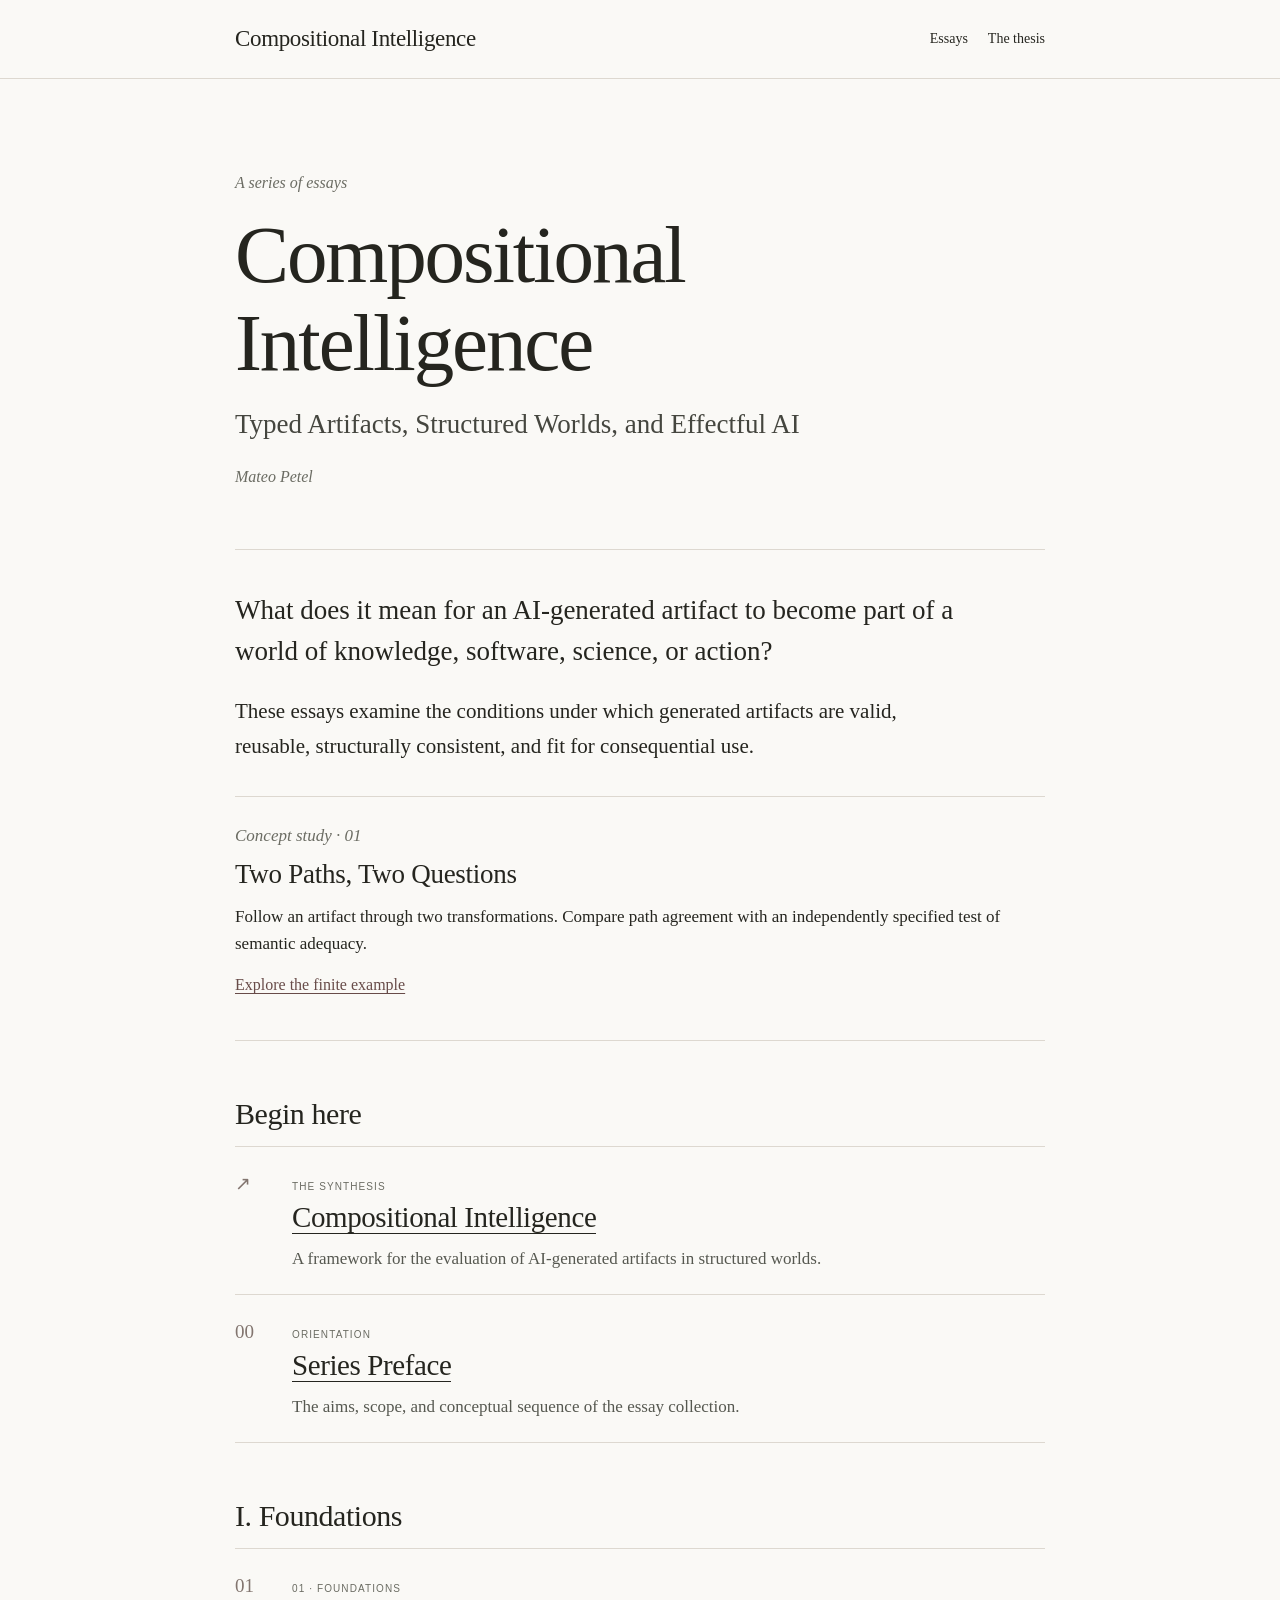
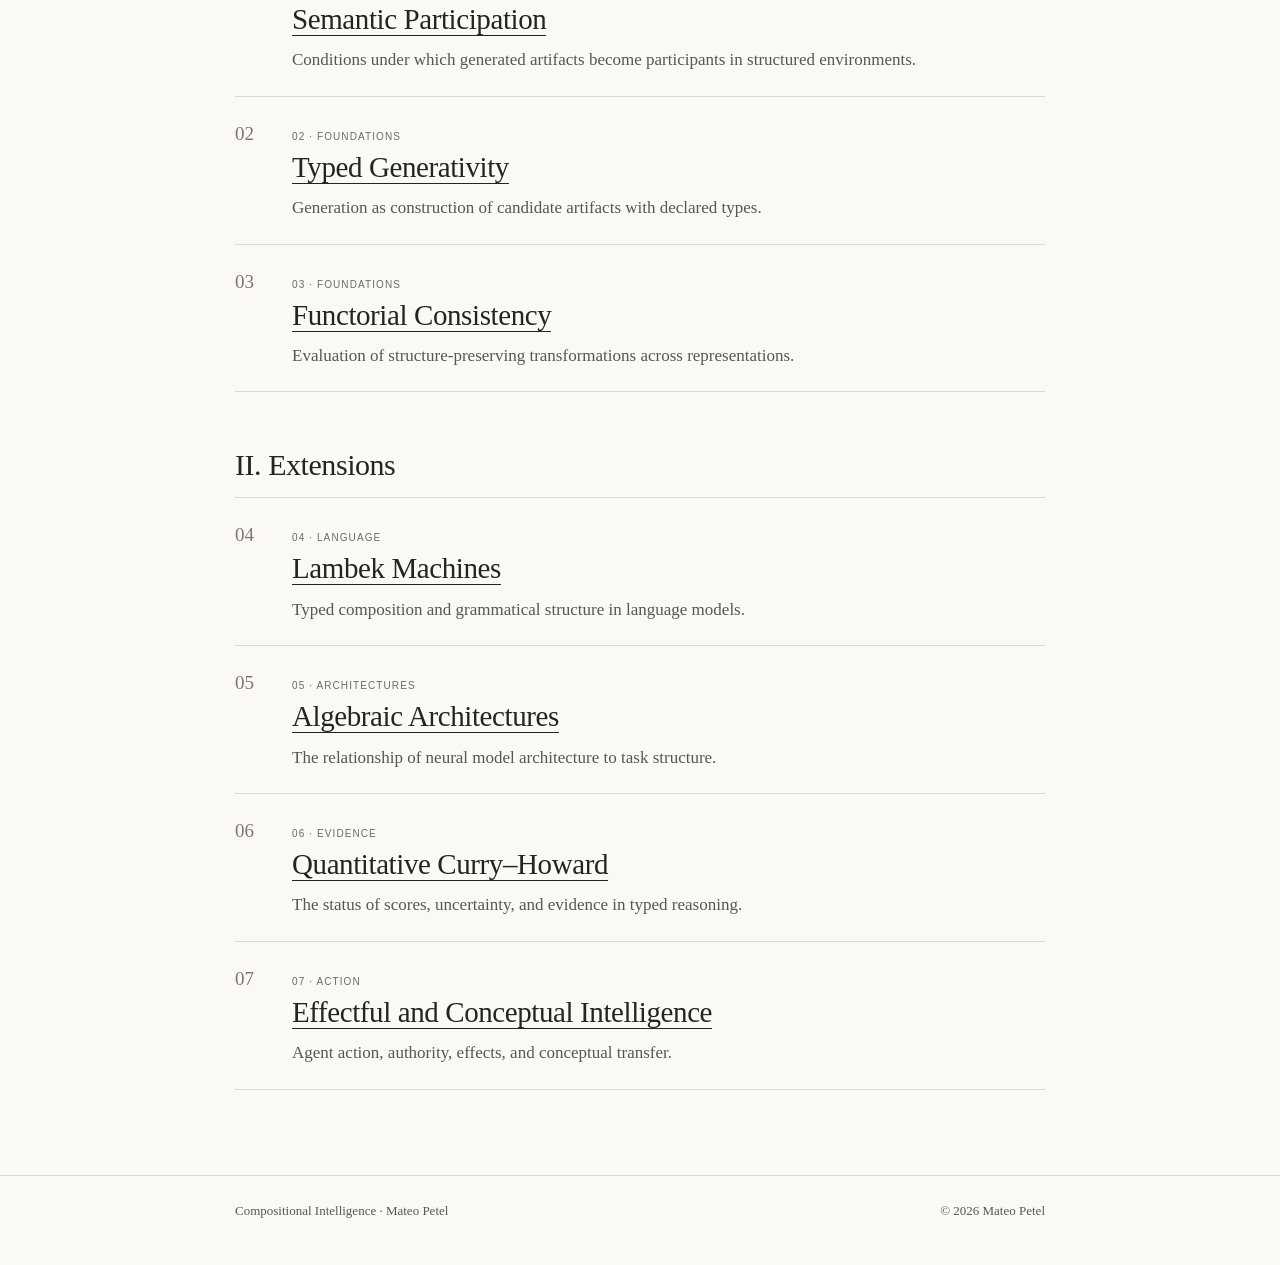
==== commit 8f8b55f2: "Remove Reader's Guide from publication and clean navigation" ====
--- a/docs/index.html
+++ b/docs/index.html
@@ -18,7 +18,7 @@
 <a class="skip-link" href="#main">Skip to content</a>
 <header class="site-header"><div class="container header-inner">
 <a class="brand" href="./index.html">Compositional Intelligence</a>
-<nav class="header-nav" aria-label="Primary navigation"><a href="./index.html#essays">Essays</a><a href="./reading/">Reader's Guide</a><a href="./essays/compositional-intelligence.html">The thesis</a></nav>
+<nav class="header-nav" aria-label="Primary navigation"><a href="./index.html#essays">Essays</a><a href="./essays/compositional-intelligence.html">The thesis</a></nav>
 </div></header>
 <main class="container" id="main">
 <div class="hero"><p class="kicker">A series of essays</p><h1>Compositional<br>Intelligence</h1>
@@ -31,12 +31,6 @@
 <p>Follow an artifact through two transformations. Compare path agreement with an independently specified test of semantic adequacy.</p>
 <p><a href="studies/commuting-square.html">Explore the finite example</a></p>
 </section>
-<section class="reader-highlight" aria-labelledby="reader-home-title">
-<p class="kicker">Editorial reading path</p>
-<h2 id="reader-home-title">Test the distinctions</h2>
-<p>Fourteen source-linked questions examine the limits of each proposal, its central definitions, and the evidence that would change its status.</p>
-<p><a href="./reading/">Open the Reader's Guide</a></p>
-</section>
 <div id="essays"><section aria-label="Begin here"><h2 class="section-title">Begin here</h2><ol class="series-list"><li class="series-item"><span class="series-number" aria-hidden="true">↗</span><div><p class="category">The synthesis</p><h3 class="series-name"><a href="essays/compositional-intelligence.html">Compositional Intelligence</a></h3><p class="series-desc">A framework for the evaluation of AI-generated artifacts in structured worlds.</p></div></li><li class="series-item"><span class="series-number" aria-hidden="true">00</span><div><p class="category">Orientation</p><h3 class="series-name"><a href="essays/series-preface.html">Series Preface</a></h3><p class="series-desc">The aims, scope, and conceptual sequence of the essay collection.</p></div></li></ol></section><section aria-label="I. Foundations"><h2 class="section-title">I. Foundations</h2><ol class="series-list"><li class="series-item"><span class="series-number" aria-hidden="true">01</span><div><p class="category">01 · Foundations</p><h3 class="series-name"><a href="essays/semantic-participation.html">Semantic Participation</a></h3><p class="series-desc">Conditions under which generated artifacts become participants in structured environments.</p></div></li><li class="series-item"><span class="series-number" aria-hidden="true">02</span><div><p class="category">02 · Foundations</p><h3 class="series-name"><a href="essays/typed-generativity.html">Typed Generativity</a></h3><p class="series-desc">Generation as construction of candidate artifacts with declared types.</p></div></li><li class="series-item"><span class="series-number" aria-hidden="true">03</span><div><p class="category">03 · Foundations</p><h3 class="series-name"><a href="essays/functorial-consistency.html">Functorial Consistency</a></h3><p class="series-desc">Evaluation of structure-preserving transformations across representations.</p></div></li></ol></section><section aria-label="II. Extensions"><h2 class="section-title">II. Extensions</h2><ol class="series-list"><li class="series-item"><span class="series-number" aria-hidden="true">04</span><div><p class="category">04 · Language</p><h3 class="series-name"><a href="essays/lambek-machines.html">Lambek Machines</a></h3><p class="series-desc">Typed composition and grammatical structure in language models.</p></div></li><li class="series-item"><span class="series-number" aria-hidden="true">05</span><div><p class="category">05 · Architectures</p><h3 class="series-name"><a href="essays/algebraic-architectures.html">Algebraic Architectures</a></h3><p class="series-desc">The relationship of neural model architecture to task structure.</p></div></li><li class="series-item"><span class="series-number" aria-hidden="true">06</span><div><p class="category">06 · Evidence</p><h3 class="series-name"><a href="essays/quantitative-curry-howard.html">Quantitative Curry–Howard</a></h3><p class="series-desc">The status of scores, uncertainty, and evidence in typed reasoning.</p></div></li><li class="series-item"><span class="series-number" aria-hidden="true">07</span><div><p class="category">07 · Action</p><h3 class="series-name"><a href="essays/effectful-and-conceptual-intelligence.html">Effectful and Conceptual Intelligence</a></h3><p class="series-desc">Agent action, authority, effects, and conceptual transfer.</p></div></li></ol></section></div></main>
 <footer class="site-footer"><div class="container"><span>Compositional Intelligence · Mateo Petel</span><span>© 2026 Mateo Petel</span></div></footer>
 </body></html>
--- a/docs/style.css
+++ b/docs/style.css
@@ -1,48 +1,48 @@
 /* Compositional Intelligence. Deliberately minimal, self-contained editorial design. */
-:root { color-scheme: light; --ink:#161616; --soft:#555; --muted:#666; --line:#dedbd6; --paper:#fff; --link:#174b72; }
+:root { color-scheme:light; --ink:#25251f; --soft:#565850; --muted:#6b6c63; --line:#ddd8d0; --paper:#faf9f6; --link:#684c49; --serif:"Palatino Linotype","Book Antiqua",Palatino,Georgia,serif; --display:Baskerville,"Baskerville Old Face","Palatino Linotype",Georgia,serif; --sans:"Helvetica Neue",Arial,Helvetica,sans-serif; }
 *,*::before,*::after { box-sizing:border-box; }
 html { scroll-behavior:smooth; }
-body { margin:0; background:var(--paper); color:var(--ink); font:19px/1.66 Georgia,"Times New Roman",Times,serif; -webkit-font-smoothing:antialiased; }
+body { margin:0; min-width:320px; background:var(--paper); color:var(--ink); font:19px/1.69 var(--serif); text-rendering:optimizeLegibility; }
 a { color:inherit; text-decoration:underline; text-decoration-thickness:1px; text-underline-offset:3px; }
 a:hover { color:var(--link); }
 a:focus-visible,summary:focus-visible { outline:2px solid var(--link); outline-offset:4px; }
 ::selection { background:#edeae2; color:var(--ink); }
-.container { width:min(100% - 44px, 810px); margin-inline:auto; }
+.container { width:min(100% - 64px, 810px); margin-inline:auto; }
 .skip-link { position:absolute;left:-10000px;top:auto;width:1px;height:1px;overflow:hidden; }
 .skip-link:focus { left:10px;top:10px;width:auto;height:auto;overflow:visible;padding:6px;background:white;z-index:20; }
-.site-header { border-bottom:1px solid var(--line); padding:21px 0; }
-.header-inner { display:flex; flex-wrap:wrap; justify-content:space-between; align-items:baseline; gap:10px 25px; }
-.brand { font:small-caps 700 17px/1.25 Georgia,"Times New Roman",serif; letter-spacing:.11em; text-decoration:none; }
-.header-nav { font:13px/1.4 Arial,Helvetica,sans-serif; letter-spacing:.015em; }
+.site-header { border-bottom:1px solid var(--line); padding:18px 0; }
+.header-inner { display:flex; flex-wrap:wrap; justify-content:space-between; align-items:center; gap:10px 25px; min-height:42px; }
+.brand { font:400 23px/1.25 var(--display); letter-spacing:-.015em; text-decoration:none; }
+.header-nav { font:14px/1.4 var(--serif); letter-spacing:0; }
 .header-nav a { margin-left:20px; text-decoration:none; }
-.hero { padding-top:72px; padding-bottom:48px; border-bottom:1px solid var(--line); }
-.kicker { text-transform:uppercase; letter-spacing:.16em; font:11px/1.4 Arial,Helvetica,sans-serif; color:var(--soft); }
-.hero h1 { margin:15px 0 8px; font:normal clamp(48px,7.3vw,78px)/1.08 Georgia,"Times New Roman",serif; letter-spacing:-.055em; max-width:760px; }
-.hero .subtitle { margin:16px 0 17px; font-size:clamp(21px,2.9vw,29px); line-height:1.36; color:#343434; }
-.byline { font:14px/1.7 Arial,Helvetica,sans-serif; color:var(--soft); }
+.hero { padding-top:76px; padding-bottom:44px; border-bottom:1px solid var(--line); }
+.kicker { text-transform:none; letter-spacing:0; font:italic 16px/1.45 var(--serif); color:var(--muted); }
+.hero h1 { margin:17px 0 15px; font:400 clamp(50px,7.2vw,81px)/1.09 var(--display); letter-spacing:-.026em; max-width:760px; }
+.hero .subtitle { margin:17px 0 19px; font-size:clamp(21px,2.7vw,27px); line-height:1.48; color:#45463f; }
+.byline { font:italic 16px/1.6 var(--serif); color:var(--muted); }
 .intro { max-width:740px; padding-top:40px; font-size:21px; line-height:1.66; }
 .intro p { margin:0 0 22px; }
 .intro .thesis { font-size:clamp(22px,3vw,27px); line-height:1.52; }
-.section-title { margin:52px 0 10px; font-size:23px; font-weight:normal; letter-spacing:-.017em; }
+.section-title { margin:55px 0 13px; font:400 30px/1.23 var(--display); letter-spacing:-.015em; }
 .section-intro { font:15px/1.6 Arial,Helvetica,sans-serif; color:var(--soft); margin:0 0 18px; }
 .series-list { list-style:none; margin:0; padding:0; border-top:1px solid var(--line); }
 .series-item { display:grid; grid-template-columns:42px minmax(0,1fr); column-gap:15px; padding:21px 0 22px; border-bottom:1px solid var(--line); }
-.series-number { font:13px/1.5 Arial,Helvetica,sans-serif; color:var(--muted); padding-top:5px; }
-.series-name { margin:0; font:normal 25px/1.25 Georgia,"Times New Roman",serif; letter-spacing:-.025em; }
+.series-number { font:400 19px/1.5 var(--display); color:#82756f; padding-top:2px; }
+.series-name { margin:0; font:400 29px/1.22 var(--display); letter-spacing:-.014em; }
 .series-name a { text-decoration:none; border-bottom:1px solid currentColor; }
-.series-desc { margin:8px 0 0; font:15px/1.62 Arial,Helvetica,sans-serif; color:#454545; max-width:670px; }
+.series-desc { margin:10px 0 0; font:17px/1.55 var(--serif); color:#565850; max-width:670px; }
 .category { display:inline-block; font:10px/1.4 Arial,Helvetica,sans-serif; text-transform:uppercase; letter-spacing:.11em; color:var(--muted); margin:0 0 6px; }
 .site-footer { border-top:1px solid var(--line); padding:25px 0 44px; margin-top:85px; font:13px/1.6 Arial,Helvetica,sans-serif; color:var(--soft); }
 .site-footer .container { display:flex; flex-wrap:wrap; gap:12px 25px; justify-content:space-between; }
 .article-header { padding:69px 0 43px; border-bottom:1px solid var(--line); }
 .breadcrumb { margin:0 0 25px; font:13px/1.5 Arial,Helvetica,sans-serif; color:var(--soft); }
-.article-header h1 { margin:8px 0 13px; font:normal clamp(41px,6.4vw,68px)/1.12 Georgia,"Times New Roman",serif; letter-spacing:-.045em; }
+.article-header h1 { margin:8px 0 15px; font:400 clamp(39px,5.5vw,62px)/1.15 var(--display); letter-spacing:-.024em; text-wrap:balance; }
 .article-header .deck { font-size:24px; line-height:1.39; color:#343434; margin:0 0 22px; }
 .article-content { padding-top:43px; overflow-wrap:break-word; }
-.article-content h2 { font-size:29px; font-weight:normal; line-height:1.28; letter-spacing:-.026em; scroll-margin-top:25px; margin:59px 0 19px; }
-.article-content h3 { font-size:23px; font-weight:normal; line-height:1.34; scroll-margin-top:25px; margin:45px 0 14px; }
+.article-content h2 { font:400 32px/1.28 var(--display); letter-spacing:-.018em; scroll-margin-top:25px; margin:60px 0 20px; }
+.article-content h3 { font:400 25px/1.34 var(--display); scroll-margin-top:25px; margin:45px 0 14px; }
 .article-content h4 { font:600 17px/1.5 Arial,Helvetica,sans-serif; margin-top:35px; }
-.article-content p { margin:0 0 24px; }
+.article-content p { margin:0 0 1.22em; }
 .article-content a { overflow-wrap:anywhere; }
 .article-content .source-only { padding:13px 16px; margin:0 0 33px; border-left:2px solid var(--line); font:14px/1.6 Arial,Helvetica,sans-serif; color:var(--soft); }
 .article-content ul,.article-content ol { margin:7px 0 24px; padding-left:28px; }
@@ -50,10 +50,10 @@
 .article-content blockquote { margin:28px 0; padding:2px 22px; border-left:2px solid var(--line); color:#404040; }
 .article-content pre { padding:19px 22px; font:14px/1.6 ui-monospace,SFMono-Regular,Consolas,"Liberation Mono",monospace; background:#f7f7f7; white-space:pre-wrap; overflow-x:auto; }
 .article-content code { font:0.85em/1.5 ui-monospace,SFMono-Regular,Consolas,"Liberation Mono",monospace; }
-.article-content table { border-collapse:collapse; font:14px/1.5 Arial,Helvetica,sans-serif; margin:25px 0 30px; display:block; max-width:100%; overflow-x:auto; }
-.article-content th,.article-content td { text-align:left; vertical-align:top; padding:9px 14px 9px 0; border-bottom:1px solid var(--line); min-width:95px; }
+.article-content table { border-collapse:collapse; font:14px/1.56 var(--sans); margin:0; width:100%; }
+.article-content th,.article-content td { text-align:left; vertical-align:top; padding:11px 16px 12px 0; border-bottom:1px solid var(--line); overflow-wrap:anywhere; }
 .article-content th { font-weight:600; }
-.article-content caption { text-align:left; margin:0 0 10px; }
+.article-content caption { text-align:left; padding:0 0 13px; }
 .article-content sup { line-height:0; }
 .article-content math { font-size:1em; }
 .article-toc { margin:0 0 37px; border-bottom:1px solid var(--line); padding:0 0 18px; font:14px/1.55 Arial,Helvetica,sans-serif; }
@@ -81,10 +81,7 @@
 
 
 /* Additional reading and accessibility refinements. */
-.article-content img{max-width:100%;height:auto}.article-content table{width:100%}.article-content td,.article-content th{white-space:normal}.article-content .citation-link{overflow-wrap:normal}.references-list li{scroll-margin-top:30px}.article-content math[display="block"]{display:block;max-width:100%;overflow-x:auto;overflow-y:hidden;margin:25px 0}.article-content .footnotes{font-size:0.82em}.brand{font-variant:small-caps}.article-content h1{font-size:36px}@media(prefers-color-scheme:dark){:root{color-scheme:light}}
-
-/* Screen-reader captions for scientific tables. */
-.article-content caption.visually-hidden {position:absolute;width:1px;height:1px;padding:0;margin:-1px;overflow:hidden;clip:rect(0,0,0,0);white-space:nowrap;border:0}
+.article-content img{max-width:100%;height:auto}.article-content table{width:100%}.article-content td,.article-content th{white-space:normal}.article-content .citation-link{overflow-wrap:normal}.references-list li{scroll-margin-top:30px}.article-content math[display="block"]{display:block;max-width:100%;overflow-x:auto;overflow-y:hidden;margin:25px 0}.article-content .footnotes{font-size:0.82em}.article-content h1{font-size:36px}@media(prefers-color-scheme:dark){:root{color-scheme:light}}
 
 /* Concept study: self-contained diagram and finite evaluation. */
 .study-heading { padding-bottom:31px; }
@@ -150,14 +147,13 @@
 
 /* Publication hierarchy and responsive navigation. */
 .article-content > p,.article-content > ul,.article-content > ol,.article-content > blockquote { max-width:70ch; }
-.article-content > p { hyphens:auto; }
+.article-content > p { hyphens:none; }
 .article-content pre,.article-content code { overflow-wrap:anywhere; }
 .article-toc { padding:14px 0 19px; margin:0 0 34px; }
 .article-toc details summary { font:600 14px/1.5 Arial,Helvetica,sans-serif; cursor:pointer; }
 .article-toc details[open] { padding-bottom:12px; }
 .article-toc ol { padding-top:12px; }
 .header-nav a { display:inline-flex; align-items:center; min-height:40px; }
-.reader-num { font:13px/1.5 Arial,Helvetica,sans-serif; color:var(--muted); padding-top:4px; }
 @media (max-width:680px) {
   .header-inner { gap:7px 18px; }
   .header-nav { display:flex; flex-wrap:wrap; gap:3px 16px; }
@@ -187,55 +183,9 @@
 .article-content .table-scroll td {
   min-width:95px;
 }
-.article-content .table-scroll caption.visually-hidden {
-  position:absolute;
-  width:1px;
-  height:1px;
-  padding:0;
-  margin:-1px;
-  overflow:hidden;
-  clip:rect(0,0,0,0);
-  white-space:nowrap;
-  border:0;
-}
 @media print {
   .article-content .table-scroll { overflow:visible; break-inside:avoid; }
 }
-
-/* A focused reading route: native disclosure widgets, stable anchors, no scripting. */
-.reader-highlight { padding:25px 0 28px; border-top:1px solid var(--line); margin:0 0 37px; }
-.reader-highlight h2 { margin:5px 0 11px; font:normal 27px/1.3 Georgia,"Times New Roman",serif; letter-spacing:-.02em; }
-.reader-highlight p { margin:0 0 12px; font-size:17px; line-height:1.62; }
-.reader-highlight a { font:15px/1.5 Arial,Helvetica,sans-serif; }
-.reader-intro { max-width:740px; font-size:18px; line-height:1.65; padding:21px 0; }
-.reader-entries, .reader-checks { list-style:none; padding:0; margin:0; }
-.reader-entries { border-top:1px solid var(--line); counter-reset:none; }
-.reader-entry { border-bottom:1px solid var(--line); padding:30px 0 36px; scroll-margin-top:20px; }
-.reader-entry-meta { display:flex; align-items:center; gap:20px; margin-bottom:9px; }
-.reader-entry h2 { margin:0 0 12px; font:normal 29px/1.3 Georgia,"Times New Roman",serif; letter-spacing:-.025em; }
-.reader-entry .reader-focus { margin:0 0 20px; color:var(--soft); font:16px/1.6 Arial,Helvetica,sans-serif; }
-.reader-check { margin:0 0 11px; border:1px solid var(--line); }
-.reader-check summary { padding:15px 18px; cursor:pointer; font:600 15px/1.55 Arial,Helvetica,sans-serif; }
-.reader-check summary:focus-visible { outline:2px solid var(--link); outline-offset:2px; }
-.reader-check details[open] > summary { border-bottom:1px solid var(--line); }
-.reader-answer { padding:15px 18px 17px; font:15px/1.66 Arial,Helvetica,sans-serif; }
-.reader-answer p { margin:0 0 12px; }
-.reader-answer blockquote { margin:12px 0; padding:0 0 0 14px; border-left:2px solid var(--line); color:var(--soft); font:italic 16px/1.65 Georgia,"Times New Roman",serif; }
-.reader-answer .reader-source { font-size:13px; }
-.reader-essay-link, .reader-return { margin:18px 0 0; font:14px/1.55 Arial,Helvetica,sans-serif; }
-.reader-return { padding:24px 0; }
-@media (max-width:680px) {
-  .reader-entry { padding:24px 0 31px; }
-  .reader-entry h2 { font-size:25px; }
-  .reader-check summary { padding:15px 12px; }
-  .reader-answer { padding:14px 12px 15px; }
-}
-@media print {
-  .reader-check details { display:block; }
-  .reader-check details:not([open]) .reader-answer { display:block; }
-  .reader-entry { break-inside:avoid; }
-}
-
 
 /* Scientific media: semantic MathML and captioned, keyboard-readable figures. */
 .article-content .math-scroll {
@@ -293,15 +243,6 @@
   font:11px/1.7 Arial,Helvetica,sans-serif;
   margin-bottom:8px;
 }
-.article-content .square-figure .table-scroll { margin:0; }
-.article-content .square-figure th,
-.article-content .square-figure td {
-  text-align:center;
-  vertical-align:middle;
-  padding:14px 10px;
-  min-width:145px;
-}
-.article-content .square-figure table { font-size:14px; }
 .article-content .path-comparison { display:grid; gap:10px; }
 .article-content .path-route { padding:16px 17px; border:1px solid var(--line); }
 .article-content .path-route p { margin:0; overflow-wrap:anywhere; }
@@ -327,3 +268,116 @@
   .article-content .math-scroll math[display="block"] { min-width:0; }
   .article-content figure { break-inside:avoid; }
 }
+
+
+/* Technical reading: intact HTML tables, comfortable column measures, visible labels. */
+.article-content .table-scroll {
+  margin:0 0 34px;
+  border-top:1px solid var(--line);
+  border-bottom:1px solid var(--line);
+  scrollbar-gutter:stable;
+}
+.article-content .table-scroll table { width:100%; max-width:none; overflow:visible; }
+.article-content .table-scroll[data-columns="2"] table { min-width:max(100%,560px); }
+.article-content .table-scroll[data-columns="3"] table { min-width:max(100%,750px); }
+.article-content .table-scroll[data-columns="4"] table { min-width:max(100%,920px); }
+.article-content .table-scroll[data-columns="5"] table,
+.article-content .table-scroll[data-columns="6"] table { min-width:max(100%,1050px); }
+.article-content .table-display-caption {
+  margin:29px 0 9px;
+  padding:0;
+  color:var(--soft);
+  font:13.5px/1.6 var(--sans);
+  text-wrap:pretty;
+}
+.article-content .table-caption-number { font-weight:650; color:var(--ink); margin-right:7px; }
+.article-content caption.visually-hidden {
+  position:absolute;
+  width:1px;
+  height:1px;
+  padding:0;
+  margin:-1px;
+  overflow:hidden;
+  clip:rect(0,0,0,0);
+  white-space:nowrap;
+  border:0;
+}
+.article-content .table-scroll-hint {
+  display:none;
+  margin:6px 0 32px;
+  color:var(--muted);
+  font:italic 13px/1.5 var(--serif);
+}
+.article-content .table-scroll thead th {
+  font-weight:650;
+  color:var(--ink);
+  border-bottom:1px solid #a9a69d;
+}
+.article-content .table-scroll tbody tr:last-child td { border-bottom:0; }
+.article-content .table-scroll td a { overflow-wrap:anywhere; }
+.article-content .record-schema {
+  margin:28px 0 35px;
+  border-block:1px solid var(--line);
+  outline-offset:4px;
+}
+.article-content .record-schema:focus-visible { outline:2px solid var(--link); }
+.article-content .record-schema pre {
+  margin:0;
+  padding:17px 6px 19px;
+  background:transparent;
+  overflow-wrap:anywhere;
+  white-space:pre-wrap;
+  border:0;
+  font:13.5px/1.7 ui-monospace,SFMono-Regular,Consolas,"Liberation Mono",monospace;
+}
+.article-content .record-schema code { font:inherit; white-space:inherit; }
+.study-highlight {
+  margin:32px 0 38px;
+  padding:25px 0 28px;
+  border:0;
+  border-top:1px solid var(--line);
+  border-bottom:1px solid var(--line);
+  background:none;
+}
+.study-highlight h2 {
+  font:400 27px/1.32 var(--display);
+  letter-spacing:-.01em;
+}
+.study-highlight a { font:16px/1.5 var(--serif); color:var(--link); }
+.study-controls,.study-domain { background:#f3f1ec; }
+.study-path { background:#f5f3ee; }
+.study-node,.study-members label { background:var(--paper); }
+.bibliography h2 { font-family:var(--display); }
+.site-footer { font-family:var(--serif); }
+@media (max-width:650px) {
+  .article-content .table-scroll[data-columns]:not([data-columns="1"]) { margin-bottom:0; }
+  .article-content .table-scroll-hint { display:block; }
+  .container { width:min(100% - 40px,810px); }
+  .site-header { padding:12px 0; }
+  .brand { font-size:21px; }
+  .hero { padding-top:53px; }
+  .hero h1 { font-size:clamp(42px,10vw,62px); }
+  .series-name { font-size:26px; }
+  .article-header { padding-top:53px; }
+  .article-content { padding-top:37px; }
+  .article-content h2 { font-size:28px; }
+  .article-content h3 { font-size:23px; }
+}
+@media print {
+  :root { --paper:#fff; --ink:#000; --soft:#333; }
+  .article-content .table-scroll { overflow:visible; }
+  .article-content .table-scroll table { min-width:0!important; }
+}
+
+/* Unstyled manuscript source records use the same restrained typesetting. */
+.article-content > pre {
+  margin:29px 0 35px;
+  padding:17px 6px 19px;
+  background:transparent;
+  border-top:1px solid var(--line);
+  border-bottom:1px solid var(--line);
+  font:13.5px/1.7 ui-monospace,SFMono-Regular,Consolas,"Liberation Mono",monospace;
+  white-space:pre-wrap;
+  overflow-wrap:anywhere;
+}
+.article-content > pre code { font:inherit; white-space:inherit; }
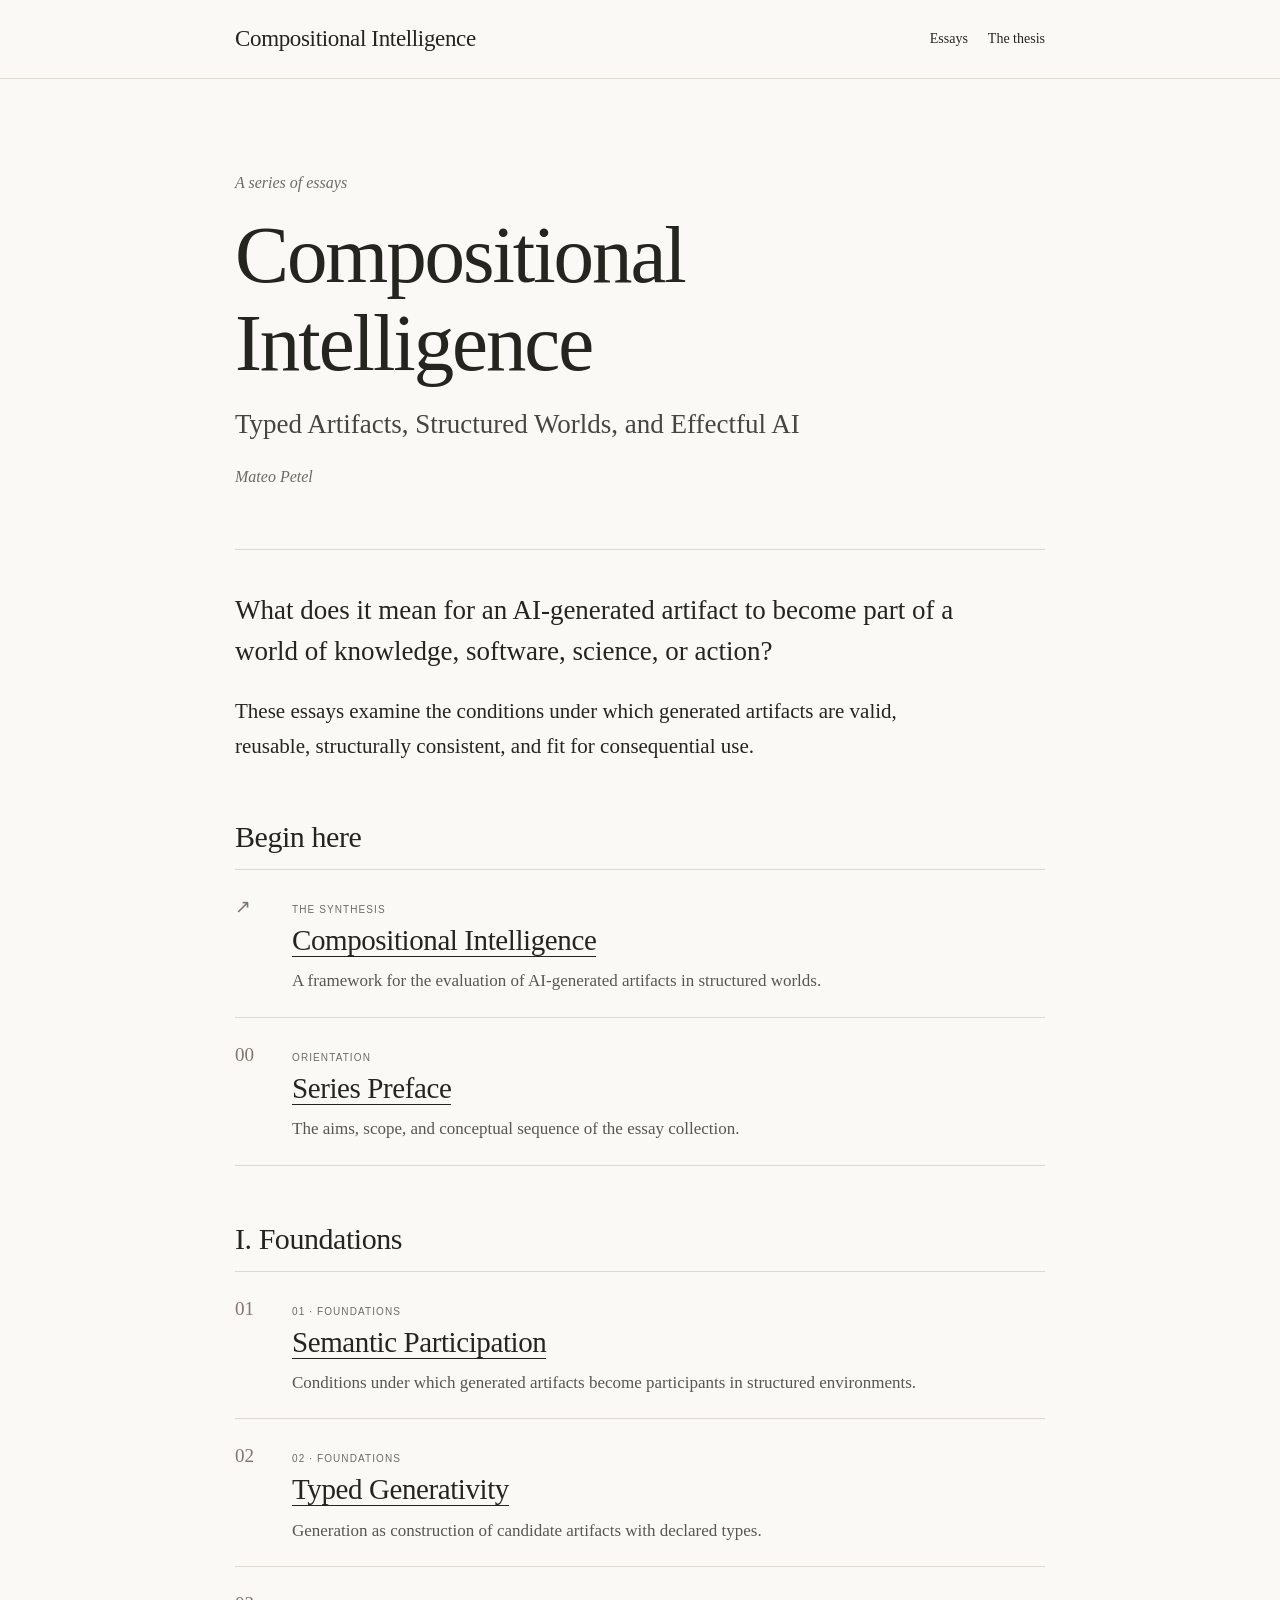
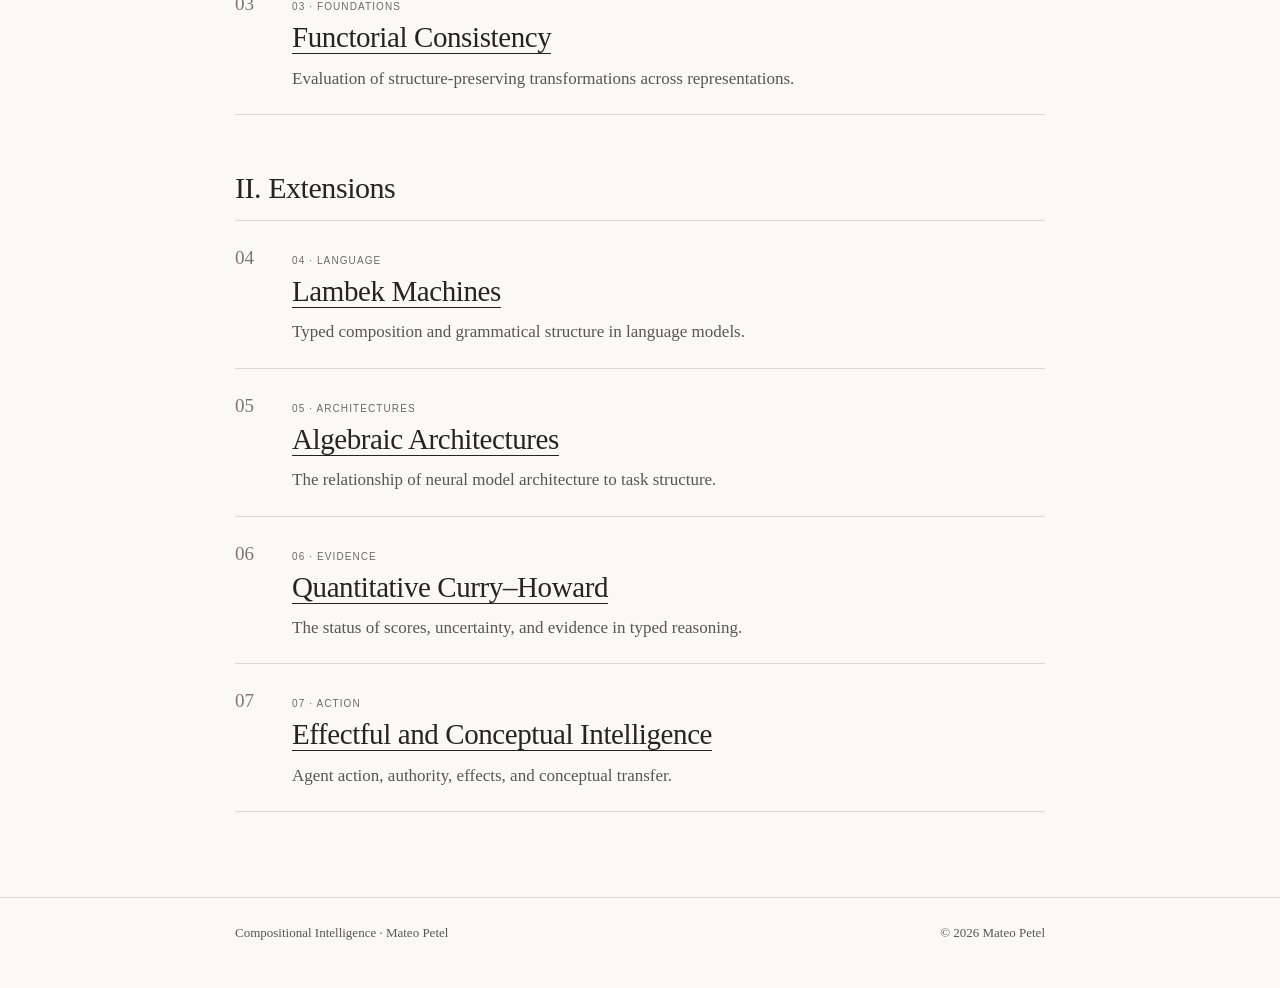
==== commit f44e1ac6: "Remove supplemental concept study and retain original Series Preface" ====
--- a/docs/index.html
+++ b/docs/index.html
@@ -25,12 +25,6 @@
 <p class="subtitle">Typed Artifacts, Structured Worlds, and Effectful AI</p><p class="byline">Mateo Petel</p></div>
 <div class="intro"><p class="thesis">What does it mean for an AI-generated artifact to become part of a world of knowledge, software, science, or action?</p>
 <p>These essays examine the conditions under which generated artifacts are valid, reusable, structurally consistent, and fit for consequential use.</p></div>
-<section class="study-highlight" aria-labelledby="study-intro-title">
-<p class="kicker">Concept study · 01</p>
-<h2 id="study-intro-title">Two Paths, Two Questions</h2>
-<p>Follow an artifact through two transformations. Compare path agreement with an independently specified test of semantic adequacy.</p>
-<p><a href="studies/commuting-square.html">Explore the finite example</a></p>
-</section>
 <div id="essays"><section aria-label="Begin here"><h2 class="section-title">Begin here</h2><ol class="series-list"><li class="series-item"><span class="series-number" aria-hidden="true">↗</span><div><p class="category">The synthesis</p><h3 class="series-name"><a href="essays/compositional-intelligence.html">Compositional Intelligence</a></h3><p class="series-desc">A framework for the evaluation of AI-generated artifacts in structured worlds.</p></div></li><li class="series-item"><span class="series-number" aria-hidden="true">00</span><div><p class="category">Orientation</p><h3 class="series-name"><a href="essays/series-preface.html">Series Preface</a></h3><p class="series-desc">The aims, scope, and conceptual sequence of the essay collection.</p></div></li></ol></section><section aria-label="I. Foundations"><h2 class="section-title">I. Foundations</h2><ol class="series-list"><li class="series-item"><span class="series-number" aria-hidden="true">01</span><div><p class="category">01 · Foundations</p><h3 class="series-name"><a href="essays/semantic-participation.html">Semantic Participation</a></h3><p class="series-desc">Conditions under which generated artifacts become participants in structured environments.</p></div></li><li class="series-item"><span class="series-number" aria-hidden="true">02</span><div><p class="category">02 · Foundations</p><h3 class="series-name"><a href="essays/typed-generativity.html">Typed Generativity</a></h3><p class="series-desc">Generation as construction of candidate artifacts with declared types.</p></div></li><li class="series-item"><span class="series-number" aria-hidden="true">03</span><div><p class="category">03 · Foundations</p><h3 class="series-name"><a href="essays/functorial-consistency.html">Functorial Consistency</a></h3><p class="series-desc">Evaluation of structure-preserving transformations across representations.</p></div></li></ol></section><section aria-label="II. Extensions"><h2 class="section-title">II. Extensions</h2><ol class="series-list"><li class="series-item"><span class="series-number" aria-hidden="true">04</span><div><p class="category">04 · Language</p><h3 class="series-name"><a href="essays/lambek-machines.html">Lambek Machines</a></h3><p class="series-desc">Typed composition and grammatical structure in language models.</p></div></li><li class="series-item"><span class="series-number" aria-hidden="true">05</span><div><p class="category">05 · Architectures</p><h3 class="series-name"><a href="essays/algebraic-architectures.html">Algebraic Architectures</a></h3><p class="series-desc">The relationship of neural model architecture to task structure.</p></div></li><li class="series-item"><span class="series-number" aria-hidden="true">06</span><div><p class="category">06 · Evidence</p><h3 class="series-name"><a href="essays/quantitative-curry-howard.html">Quantitative Curry–Howard</a></h3><p class="series-desc">The status of scores, uncertainty, and evidence in typed reasoning.</p></div></li><li class="series-item"><span class="series-number" aria-hidden="true">07</span><div><p class="category">07 · Action</p><h3 class="series-name"><a href="essays/effectful-and-conceptual-intelligence.html">Effectful and Conceptual Intelligence</a></h3><p class="series-desc">Agent action, authority, effects, and conceptual transfer.</p></div></li></ol></section></div></main>
 <footer class="site-footer"><div class="container"><span>Compositional Intelligence · Mateo Petel</span><span>© 2026 Mateo Petel</span></div></footer>
 </body></html>
--- a/docs/style.css
+++ b/docs/style.css
@@ -83,68 +83,6 @@
 /* Additional reading and accessibility refinements. */
 .article-content img{max-width:100%;height:auto}.article-content table{width:100%}.article-content td,.article-content th{white-space:normal}.article-content .citation-link{overflow-wrap:normal}.references-list li{scroll-margin-top:30px}.article-content math[display="block"]{display:block;max-width:100%;overflow-x:auto;overflow-y:hidden;margin:25px 0}.article-content .footnotes{font-size:0.82em}.article-content h1{font-size:36px}@media(prefers-color-scheme:dark){:root{color-scheme:light}}
 
-/* Concept study: self-contained diagram and finite evaluation. */
-.study-heading { padding-bottom:31px; }
-.study-heading .kicker { margin:0 0 12px; }
-.study-heading .deck { margin:11px 0 19px; }
-.study-prose { max-width:740px; padding:31px 0 9px; }
-.study-prose p { margin:0 0 22px; }
-.study-prose h2 { font-size:30px; font-weight:400; letter-spacing:-.025em; }
-.study-workspace { margin:32px 0 30px; border:1px solid var(--line); }
-.study-controls { background:#faf9f6; padding:29px 32px; display:grid; gap:19px; }
-.study-controls h2 { font-weight:400; font-size:27px; margin:0 0 6px; }
-.study-controls p { font:14px/1.55 Arial,Helvetica,sans-serif; color:var(--soft); margin:0; }
-.study-members { border:0; padding:0; margin:0; display:flex; flex-wrap:wrap; align-items:center; gap:9px; }
-.study-members legend,.study-select label { font:600 13px/1.6 Arial,Helvetica,sans-serif; margin:0 0 7px; }
-.study-members label { display:inline-flex; align-items:center; gap:7px; font:16px/1.5 Arial,Helvetica,sans-serif; padding:8px 13px; border:1px solid var(--line); background:#fff; cursor:pointer; }
-.study-members input { accent-color:var(--link); width:16px; height:16px; }
-.study-select label { display:block; }
-.study-select select { background:#fff; color:var(--ink); font:15px/1.4 Arial,Helvetica,sans-serif; border:1px solid #8b8883; padding:10px 12px; width:min(100%,430px); }
-.study-workspace input:focus-visible,.study-workspace select:focus-visible { outline:2px solid var(--link); outline-offset:3px; }
-.study-stage { padding:26px 32px 29px; }
-.study-stage h3,.study-domain h3 { font-weight:400; font-size:22px; margin:3px 0 18px; }
-.study-source { display:grid; grid-template-columns:minmax(0,1fr) 102px minmax(0,1fr); align-items:center; gap:12px; margin-bottom:35px; }
-.study-node { border:1px solid var(--line); padding:16px 18px; min-width:0; }
-.study-node span,.study-results span,.study-counts span { display:block; font:13px/1.4 Arial,Helvetica,sans-serif; color:var(--soft); }
-.study-node output { display:block; font:normal 26px/1.4 Georgia,"Times New Roman",serif; margin-top:7px; overflow-wrap:anywhere; }
-.study-arrow { text-align:center; font:13px/1.5 Arial,Helvetica,sans-serif; color:var(--soft); }
-.study-arrow span { display:block; font-size:28px; color:var(--link); }
-.study-paths { display:grid; grid-template-columns:repeat(2,minmax(0,1fr)); gap:16px; }
-.study-path { border-top:2px solid var(--link); background:#faf9f6; padding:18px 19px 20px; min-width:0; }
-.study-path-label { font:10px/1.5 Arial,Helvetica,sans-serif; letter-spacing:.09em; color:var(--soft); }
-.study-path p { margin:14px 0 5px; font-size:21px; }
-.study-path>output { display:block; font-size:31px; margin:3px 0 14px; overflow-wrap:anywhere; }
-.study-path small { display:block; font:13px/1.6 Arial,Helvetica,sans-serif; color:var(--soft); }
-.study-inline-output { font:inherit; }
-.study-results { display:grid; grid-template-columns:repeat(2,minmax(0,1fr)); gap:20px; border-top:1px solid var(--line); margin-top:24px; padding:22px 0 0; }
-.study-results strong { display:block; font:normal 24px/1.35 Georgia,"Times New Roman",serif; margin:5px 0; }
-.study-interpretation { font-size:17px; line-height:1.57; margin:18px 0 0; max-width:680px; }
-.study-domain { padding:25px 32px 31px; border-top:1px solid var(--line); background:#faf9f6; }
-.study-domain p { margin:0 0 22px; font:14px/1.65 Arial,Helvetica,sans-serif; color:var(--soft); }
-.study-counts { display:grid; grid-template-columns:repeat(3,minmax(0,1fr)); gap:16px; }
-.study-counts strong { display:block; font:normal 27px/1.3 Georgia,"Times New Roman",serif; margin:7px 0 0; }
-.study-noscript { padding:15px; background:#faf9f6; font:14px/1.6 Arial,Helvetica,sans-serif; }
-.study-method { padding-top:25px; }
-.study-method p { font-size:17px; line-height:1.67; }
-.study-highlight { margin:31px 0 39px; padding:24px 28px; border-left:2px solid var(--link); background:#faf9f6; }
-.study-highlight .kicker { margin:0 0 8px; }
-.study-highlight h2 { margin:0 0 10px; font-size:25px; font-weight:400; }
-.study-highlight p { font-size:17px; line-height:1.6; margin:0 0 14px; }
-.study-highlight a { font:15px/1.5 Arial,Helvetica,sans-serif; }
-@media (max-width:600px) {
-.study-controls,.study-stage,.study-domain { padding:22px 18px; }
-.study-source { grid-template-columns:minmax(0,1fr) 47px minmax(0,1fr); gap:7px; }
-.study-node { padding:11px; }
-.study-node span { font-size:11px; }
-.study-node output { font-size:18px; }
-.study-arrow { font-size:11px; }
-.study-paths { grid-template-columns:1fr; }
-.study-results { gap:13px; }
-.study-counts { gap:10px; }
-.study-counts strong { font-size:22px; }
-}
-@media print { .study-controls { display:none; } .study-workspace { break-inside:avoid; } }
-
 /* Publication hierarchy and responsive navigation. */
 .article-content > p,.article-content > ul,.article-content > ol,.article-content > blockquote { max-width:70ch; }
 .article-content > p { hyphens:none; }
@@ -331,22 +269,6 @@
   font:13.5px/1.7 ui-monospace,SFMono-Regular,Consolas,"Liberation Mono",monospace;
 }
 .article-content .record-schema code { font:inherit; white-space:inherit; }
-.study-highlight {
-  margin:32px 0 38px;
-  padding:25px 0 28px;
-  border:0;
-  border-top:1px solid var(--line);
-  border-bottom:1px solid var(--line);
-  background:none;
-}
-.study-highlight h2 {
-  font:400 27px/1.32 var(--display);
-  letter-spacing:-.01em;
-}
-.study-highlight a { font:16px/1.5 var(--serif); color:var(--link); }
-.study-controls,.study-domain { background:#f3f1ec; }
-.study-path { background:#f5f3ee; }
-.study-node,.study-members label { background:var(--paper); }
 .bibliography h2 { font-family:var(--display); }
 .site-footer { font-family:var(--serif); }
 @media (max-width:650px) {
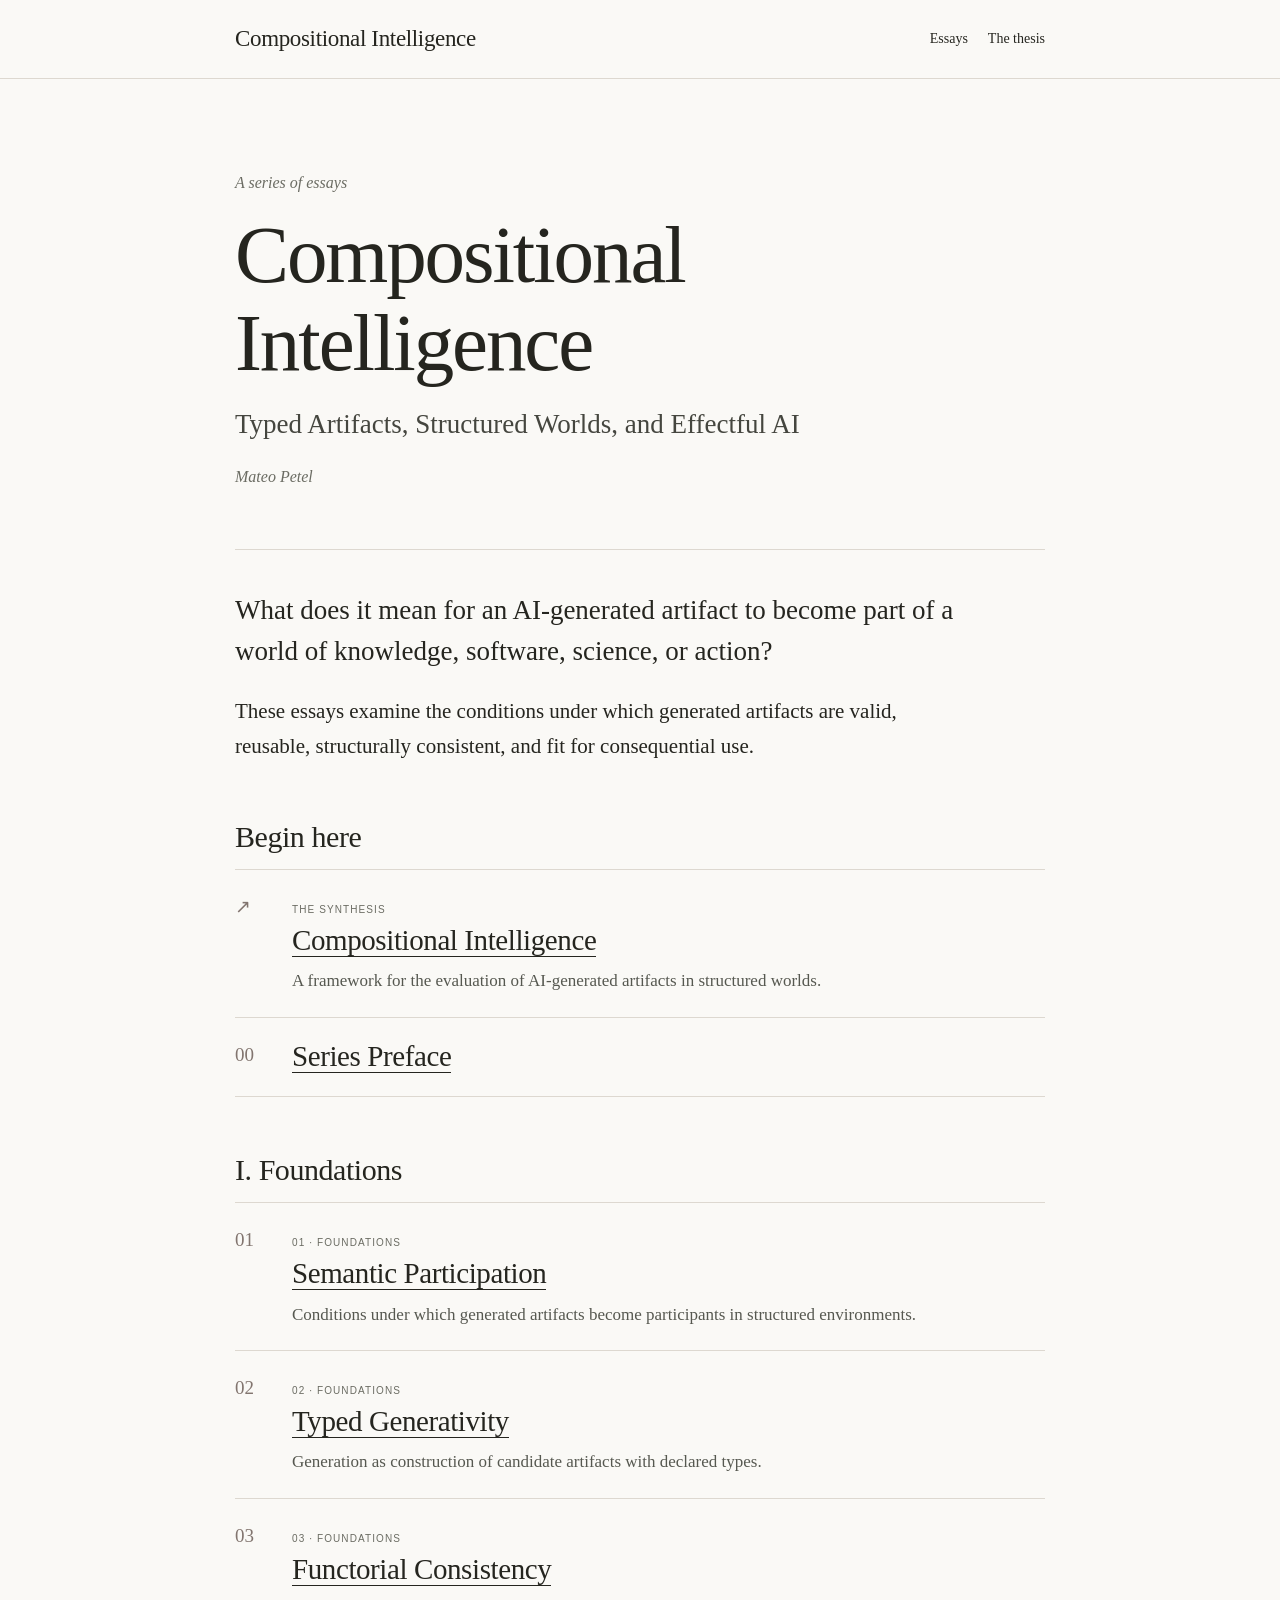
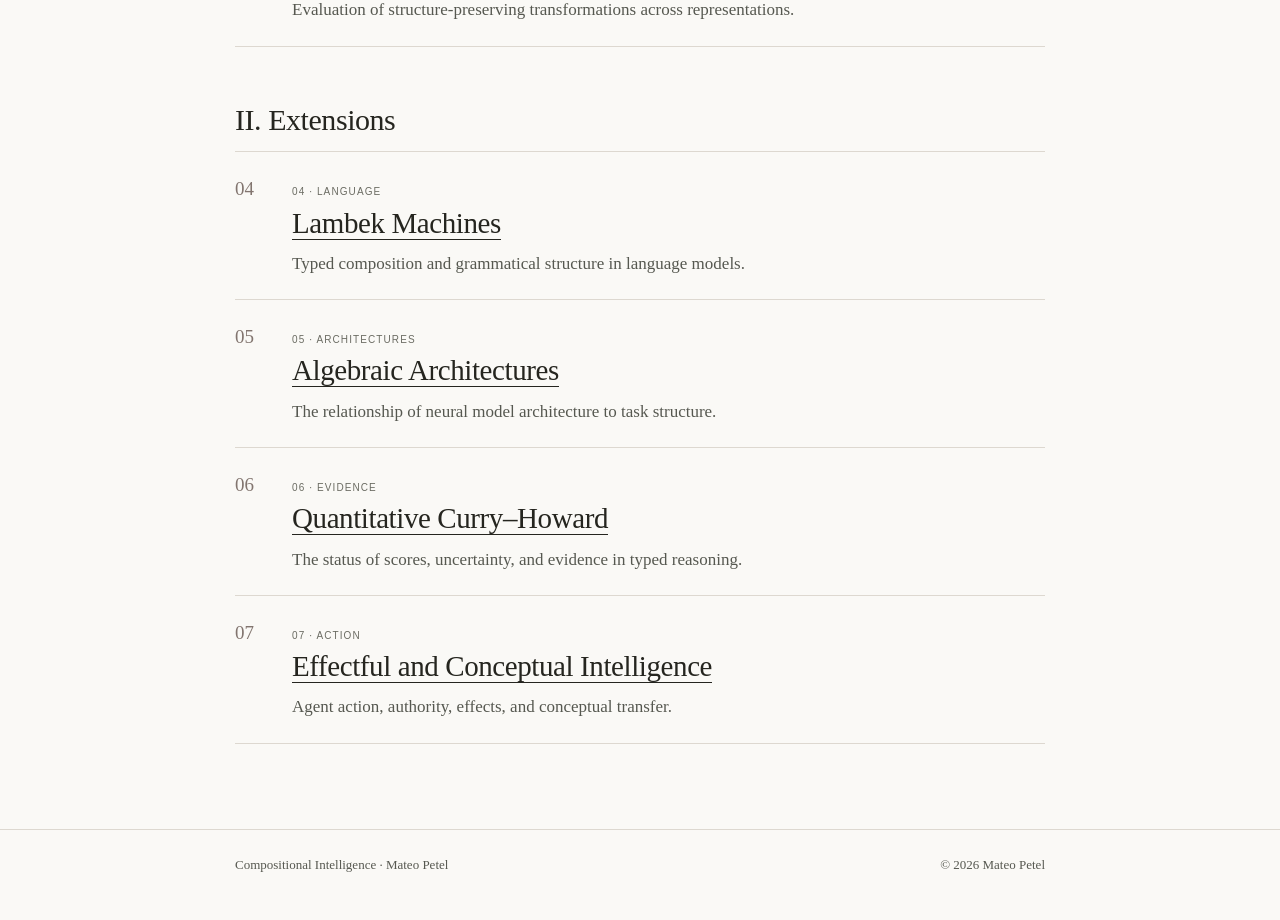
==== commit a80846ac: "Refine preface publication docs/index.html" ====
--- a/docs/index.html
+++ b/docs/index.html
@@ -25,6 +25,6 @@
 <p class="subtitle">Typed Artifacts, Structured Worlds, and Effectful AI</p><p class="byline">Mateo Petel</p></div>
 <div class="intro"><p class="thesis">What does it mean for an AI-generated artifact to become part of a world of knowledge, software, science, or action?</p>
 <p>These essays examine the conditions under which generated artifacts are valid, reusable, structurally consistent, and fit for consequential use.</p></div>
-<div id="essays"><section aria-label="Begin here"><h2 class="section-title">Begin here</h2><ol class="series-list"><li class="series-item"><span class="series-number" aria-hidden="true">↗</span><div><p class="category">The synthesis</p><h3 class="series-name"><a href="essays/compositional-intelligence.html">Compositional Intelligence</a></h3><p class="series-desc">A framework for the evaluation of AI-generated artifacts in structured worlds.</p></div></li><li class="series-item"><span class="series-number" aria-hidden="true">00</span><div><p class="category">Orientation</p><h3 class="series-name"><a href="essays/series-preface.html">Series Preface</a></h3><p class="series-desc">The aims, scope, and conceptual sequence of the essay collection.</p></div></li></ol></section><section aria-label="I. Foundations"><h2 class="section-title">I. Foundations</h2><ol class="series-list"><li class="series-item"><span class="series-number" aria-hidden="true">01</span><div><p class="category">01 · Foundations</p><h3 class="series-name"><a href="essays/semantic-participation.html">Semantic Participation</a></h3><p class="series-desc">Conditions under which generated artifacts become participants in structured environments.</p></div></li><li class="series-item"><span class="series-number" aria-hidden="true">02</span><div><p class="category">02 · Foundations</p><h3 class="series-name"><a href="essays/typed-generativity.html">Typed Generativity</a></h3><p class="series-desc">Generation as construction of candidate artifacts with declared types.</p></div></li><li class="series-item"><span class="series-number" aria-hidden="true">03</span><div><p class="category">03 · Foundations</p><h3 class="series-name"><a href="essays/functorial-consistency.html">Functorial Consistency</a></h3><p class="series-desc">Evaluation of structure-preserving transformations across representations.</p></div></li></ol></section><section aria-label="II. Extensions"><h2 class="section-title">II. Extensions</h2><ol class="series-list"><li class="series-item"><span class="series-number" aria-hidden="true">04</span><div><p class="category">04 · Language</p><h3 class="series-name"><a href="essays/lambek-machines.html">Lambek Machines</a></h3><p class="series-desc">Typed composition and grammatical structure in language models.</p></div></li><li class="series-item"><span class="series-number" aria-hidden="true">05</span><div><p class="category">05 · Architectures</p><h3 class="series-name"><a href="essays/algebraic-architectures.html">Algebraic Architectures</a></h3><p class="series-desc">The relationship of neural model architecture to task structure.</p></div></li><li class="series-item"><span class="series-number" aria-hidden="true">06</span><div><p class="category">06 · Evidence</p><h3 class="series-name"><a href="essays/quantitative-curry-howard.html">Quantitative Curry–Howard</a></h3><p class="series-desc">The status of scores, uncertainty, and evidence in typed reasoning.</p></div></li><li class="series-item"><span class="series-number" aria-hidden="true">07</span><div><p class="category">07 · Action</p><h3 class="series-name"><a href="essays/effectful-and-conceptual-intelligence.html">Effectful and Conceptual Intelligence</a></h3><p class="series-desc">Agent action, authority, effects, and conceptual transfer.</p></div></li></ol></section></div></main>
+<div id="essays"><section aria-label="Begin here"><h2 class="section-title">Begin here</h2><ol class="series-list"><li class="series-item"><span class="series-number" aria-hidden="true">↗</span><div><p class="category">The synthesis</p><h3 class="series-name"><a href="essays/compositional-intelligence.html">Compositional Intelligence</a></h3><p class="series-desc">A framework for the evaluation of AI-generated artifacts in structured worlds.</p></div></li><li class="series-item"><span class="series-number" aria-hidden="true">00</span><div><h3 class="series-name"><a href="essays/series-preface.html">Series Preface</a></h3></div></li></ol></section><section aria-label="I. Foundations"><h2 class="section-title">I. Foundations</h2><ol class="series-list"><li class="series-item"><span class="series-number" aria-hidden="true">01</span><div><p class="category">01 · Foundations</p><h3 class="series-name"><a href="essays/semantic-participation.html">Semantic Participation</a></h3><p class="series-desc">Conditions under which generated artifacts become participants in structured environments.</p></div></li><li class="series-item"><span class="series-number" aria-hidden="true">02</span><div><p class="category">02 · Foundations</p><h3 class="series-name"><a href="essays/typed-generativity.html">Typed Generativity</a></h3><p class="series-desc">Generation as construction of candidate artifacts with declared types.</p></div></li><li class="series-item"><span class="series-number" aria-hidden="true">03</span><div><p class="category">03 · Foundations</p><h3 class="series-name"><a href="essays/functorial-consistency.html">Functorial Consistency</a></h3><p class="series-desc">Evaluation of structure-preserving transformations across representations.</p></div></li></ol></section><section aria-label="II. Extensions"><h2 class="section-title">II. Extensions</h2><ol class="series-list"><li class="series-item"><span class="series-number" aria-hidden="true">04</span><div><p class="category">04 · Language</p><h3 class="series-name"><a href="essays/lambek-machines.html">Lambek Machines</a></h3><p class="series-desc">Typed composition and grammatical structure in language models.</p></div></li><li class="series-item"><span class="series-number" aria-hidden="true">05</span><div><p class="category">05 · Architectures</p><h3 class="series-name"><a href="essays/algebraic-architectures.html">Algebraic Architectures</a></h3><p class="series-desc">The relationship of neural model architecture to task structure.</p></div></li><li class="series-item"><span class="series-number" aria-hidden="true">06</span><div><p class="category">06 · Evidence</p><h3 class="series-name"><a href="essays/quantitative-curry-howard.html">Quantitative Curry–Howard</a></h3><p class="series-desc">The status of scores, uncertainty, and evidence in typed reasoning.</p></div></li><li class="series-item"><span class="series-number" aria-hidden="true">07</span><div><p class="category">07 · Action</p><h3 class="series-name"><a href="essays/effectful-and-conceptual-intelligence.html">Effectful and Conceptual Intelligence</a></h3><p class="series-desc">Agent action, authority, effects, and conceptual transfer.</p></div></li></ol></section></div></main>
 <footer class="site-footer"><div class="container"><span>Compositional Intelligence · Mateo Petel</span><span>© 2026 Mateo Petel</span></div></footer>
 </body></html>
--- a/docs/style.css
+++ b/docs/style.css
@@ -303,3 +303,13 @@
   overflow-wrap:anywhere;
 }
 .article-content > pre code { font:inherit; white-space:inherit; }
+
+
+/* Synthesis table: semantic inline formulas remain intact within horizontal scrolling. */
+.article-content .formula-cell { white-space:nowrap; }
+.article-content .formula-cell math[display="inline"] {
+  display:inline-block;
+  max-width:none;
+  white-space:nowrap;
+  vertical-align:middle;
+}
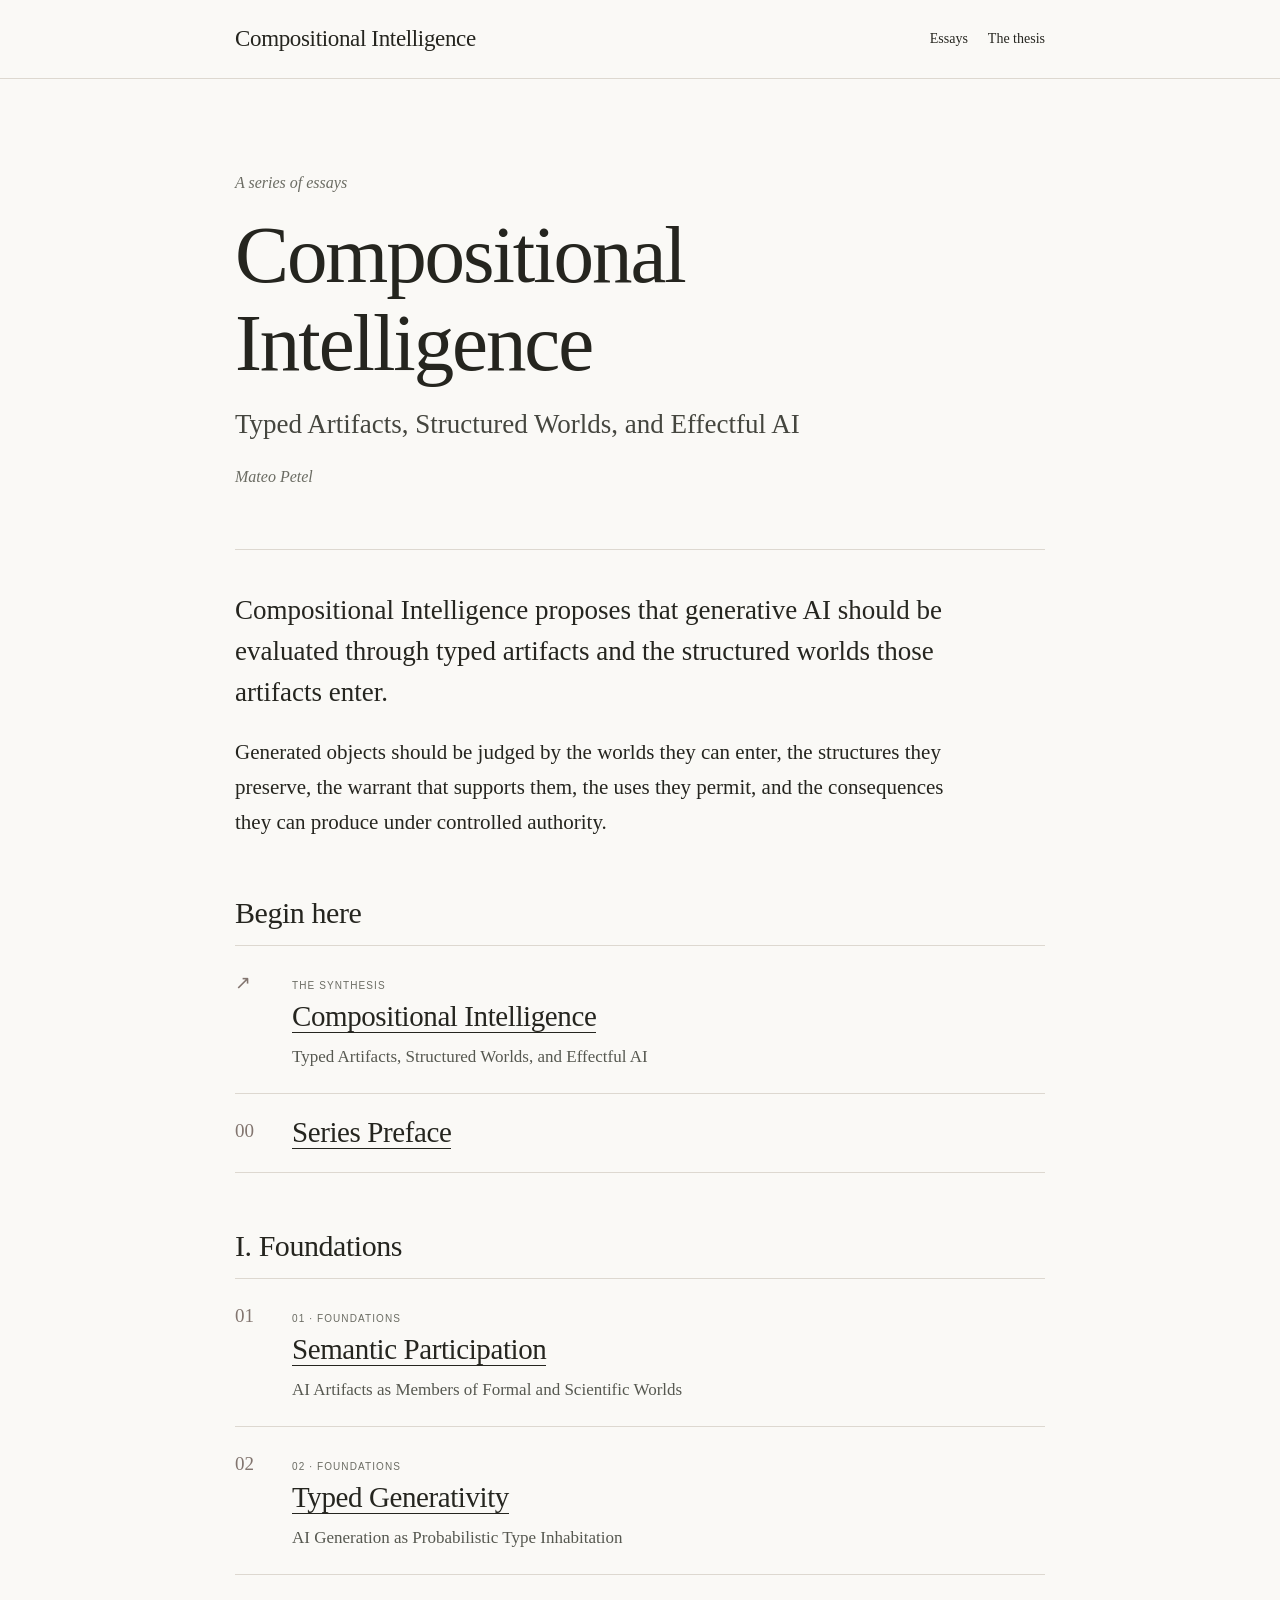
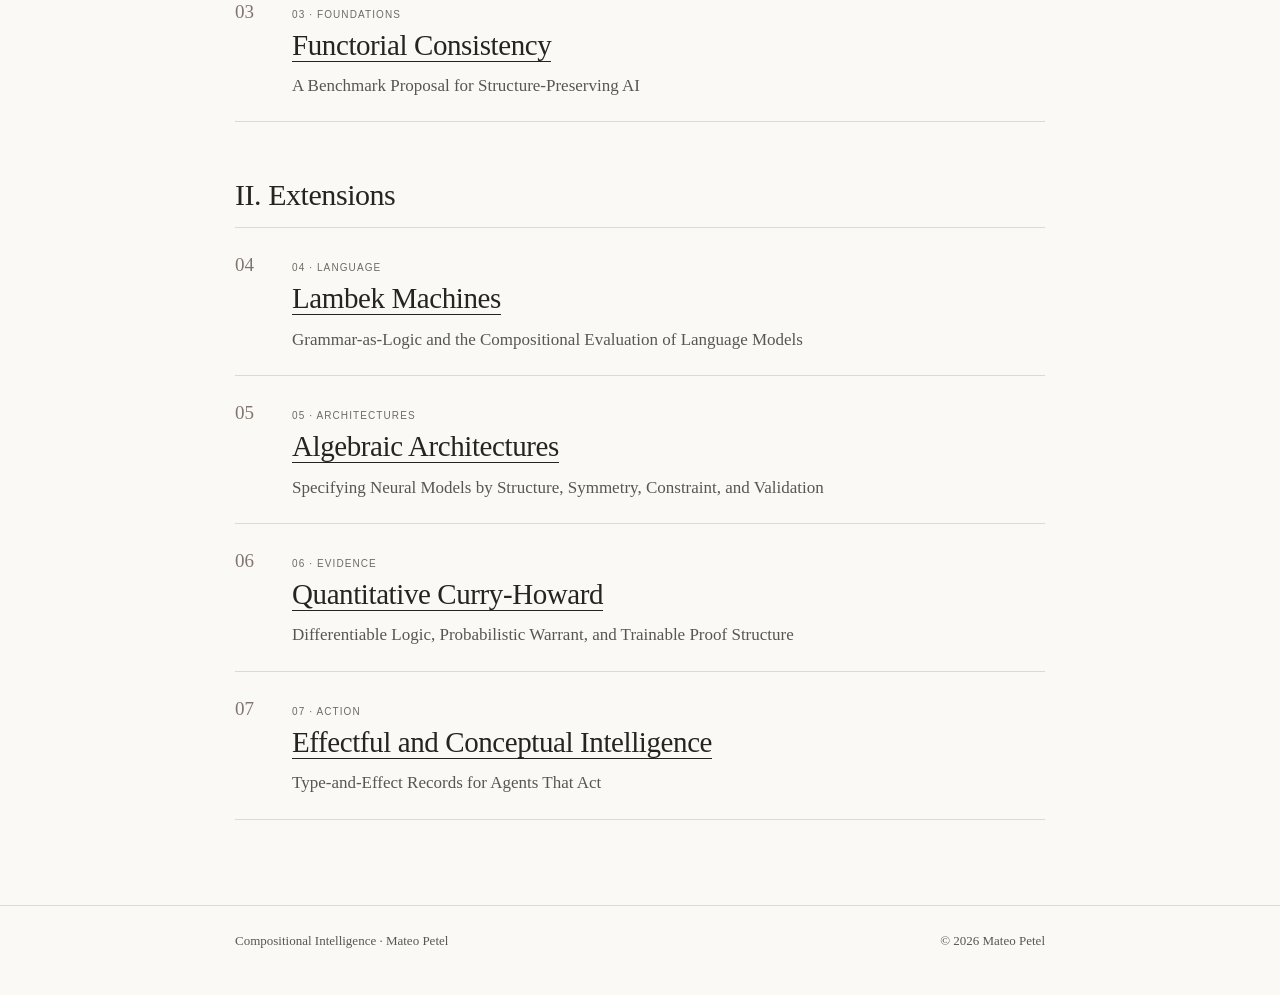
==== commit 60bf4a6d: "Restore website manuscripts from uploaded V3 originals" ====
--- a/docs/index.html
+++ b/docs/index.html
@@ -4,15 +4,15 @@
 <meta charset="utf-8">
 <meta name="viewport" content="width=device-width, initial-scale=1">
 <meta name="theme-color" content="#ffffff">
-<meta name="description" content="Research essays on typed AI artifacts, compositional structure, and consequential action.">
+<meta name="description" content="Compositional Intelligence is a proposed research program for evaluating generative AI through typed artifacts and the structured worlds those artifacts enter.">
 <meta property="og:type" content="website">
 <meta property="og:title" content="Compositional Intelligence">
-<meta property="og:description" content="Research essays on typed AI artifacts, compositional structure, and consequential action.">
+<meta property="og:description" content="Compositional Intelligence is a proposed research program for evaluating generative AI through typed artifacts and the structured worlds those artifacts enter.">
 <meta property="og:url" content="https://fraware.github.io/compositional-intelligence/">
 <link rel="canonical" href="https://fraware.github.io/compositional-intelligence/">
 <link rel="icon" href="./favicon.svg" type="image/svg+xml">
 <link rel="stylesheet" href="./style.css">
-<title>Compositional Intelligence — Essays by Mateo Petel</title>
+<title>Compositional Intelligence</title>
 </head>
 <body>
 <a class="skip-link" href="#main">Skip to content</a>
@@ -23,8 +23,8 @@
 <main class="container" id="main">
 <div class="hero"><p class="kicker">A series of essays</p><h1>Compositional<br>Intelligence</h1>
 <p class="subtitle">Typed Artifacts, Structured Worlds, and Effectful AI</p><p class="byline">Mateo Petel</p></div>
-<div class="intro"><p class="thesis">What does it mean for an AI-generated artifact to become part of a world of knowledge, software, science, or action?</p>
-<p>These essays examine the conditions under which generated artifacts are valid, reusable, structurally consistent, and fit for consequential use.</p></div>
-<div id="essays"><section aria-label="Begin here"><h2 class="section-title">Begin here</h2><ol class="series-list"><li class="series-item"><span class="series-number" aria-hidden="true">↗</span><div><p class="category">The synthesis</p><h3 class="series-name"><a href="essays/compositional-intelligence.html">Compositional Intelligence</a></h3><p class="series-desc">A framework for the evaluation of AI-generated artifacts in structured worlds.</p></div></li><li class="series-item"><span class="series-number" aria-hidden="true">00</span><div><h3 class="series-name"><a href="essays/series-preface.html">Series Preface</a></h3></div></li></ol></section><section aria-label="I. Foundations"><h2 class="section-title">I. Foundations</h2><ol class="series-list"><li class="series-item"><span class="series-number" aria-hidden="true">01</span><div><p class="category">01 · Foundations</p><h3 class="series-name"><a href="essays/semantic-participation.html">Semantic Participation</a></h3><p class="series-desc">Conditions under which generated artifacts become participants in structured environments.</p></div></li><li class="series-item"><span class="series-number" aria-hidden="true">02</span><div><p class="category">02 · Foundations</p><h3 class="series-name"><a href="essays/typed-generativity.html">Typed Generativity</a></h3><p class="series-desc">Generation as construction of candidate artifacts with declared types.</p></div></li><li class="series-item"><span class="series-number" aria-hidden="true">03</span><div><p class="category">03 · Foundations</p><h3 class="series-name"><a href="essays/functorial-consistency.html">Functorial Consistency</a></h3><p class="series-desc">Evaluation of structure-preserving transformations across representations.</p></div></li></ol></section><section aria-label="II. Extensions"><h2 class="section-title">II. Extensions</h2><ol class="series-list"><li class="series-item"><span class="series-number" aria-hidden="true">04</span><div><p class="category">04 · Language</p><h3 class="series-name"><a href="essays/lambek-machines.html">Lambek Machines</a></h3><p class="series-desc">Typed composition and grammatical structure in language models.</p></div></li><li class="series-item"><span class="series-number" aria-hidden="true">05</span><div><p class="category">05 · Architectures</p><h3 class="series-name"><a href="essays/algebraic-architectures.html">Algebraic Architectures</a></h3><p class="series-desc">The relationship of neural model architecture to task structure.</p></div></li><li class="series-item"><span class="series-number" aria-hidden="true">06</span><div><p class="category">06 · Evidence</p><h3 class="series-name"><a href="essays/quantitative-curry-howard.html">Quantitative Curry–Howard</a></h3><p class="series-desc">The status of scores, uncertainty, and evidence in typed reasoning.</p></div></li><li class="series-item"><span class="series-number" aria-hidden="true">07</span><div><p class="category">07 · Action</p><h3 class="series-name"><a href="essays/effectful-and-conceptual-intelligence.html">Effectful and Conceptual Intelligence</a></h3><p class="series-desc">Agent action, authority, effects, and conceptual transfer.</p></div></li></ol></section></div></main>
+<div class="intro"><p class="thesis">Compositional Intelligence proposes that generative AI should be evaluated through typed artifacts and the structured worlds those artifacts enter.</p>
+<p>Generated objects should be judged by the worlds they can enter, the structures they preserve, the warrant that supports them, the uses they permit, and the consequences they can produce under controlled authority.</p></div>
+<div id="essays"><section aria-label="Begin here"><h2 class="section-title">Begin here</h2><ol class="series-list"><li class="series-item"><span class="series-number" aria-hidden="true">↗</span><div><p class="category">The synthesis</p><h3 class="series-name"><a href="essays/compositional-intelligence.html">Compositional Intelligence</a></h3><p class="series-desc">Typed Artifacts, Structured Worlds, and Effectful AI</p></div></li><li class="series-item"><span class="series-number" aria-hidden="true">00</span><div><h3 class="series-name"><a href="essays/series-preface.html">Series Preface</a></h3></div></li></ol></section><section aria-label="I. Foundations"><h2 class="section-title">I. Foundations</h2><ol class="series-list"><li class="series-item"><span class="series-number" aria-hidden="true">01</span><div><p class="category">01 · Foundations</p><h3 class="series-name"><a href="essays/semantic-participation.html">Semantic Participation</a></h3><p class="series-desc">AI Artifacts as Members of Formal and Scientific Worlds</p></div></li><li class="series-item"><span class="series-number" aria-hidden="true">02</span><div><p class="category">02 · Foundations</p><h3 class="series-name"><a href="essays/typed-generativity.html">Typed Generativity</a></h3><p class="series-desc">AI Generation as Probabilistic Type Inhabitation</p></div></li><li class="series-item"><span class="series-number" aria-hidden="true">03</span><div><p class="category">03 · Foundations</p><h3 class="series-name"><a href="essays/functorial-consistency.html">Functorial Consistency</a></h3><p class="series-desc">A Benchmark Proposal for Structure-Preserving AI</p></div></li></ol></section><section aria-label="II. Extensions"><h2 class="section-title">II. Extensions</h2><ol class="series-list"><li class="series-item"><span class="series-number" aria-hidden="true">04</span><div><p class="category">04 · Language</p><h3 class="series-name"><a href="essays/lambek-machines.html">Lambek Machines</a></h3><p class="series-desc">Grammar-as-Logic and the Compositional Evaluation of Language Models</p></div></li><li class="series-item"><span class="series-number" aria-hidden="true">05</span><div><p class="category">05 · Architectures</p><h3 class="series-name"><a href="essays/algebraic-architectures.html">Algebraic Architectures</a></h3><p class="series-desc">Specifying Neural Models by Structure, Symmetry, Constraint, and Validation</p></div></li><li class="series-item"><span class="series-number" aria-hidden="true">06</span><div><p class="category">06 · Evidence</p><h3 class="series-name"><a href="essays/quantitative-curry-howard.html">Quantitative Curry-Howard</a></h3><p class="series-desc">Differentiable Logic, Probabilistic Warrant, and Trainable Proof Structure</p></div></li><li class="series-item"><span class="series-number" aria-hidden="true">07</span><div><p class="category">07 · Action</p><h3 class="series-name"><a href="essays/effectful-and-conceptual-intelligence.html">Effectful and Conceptual Intelligence</a></h3><p class="series-desc">Type-and-Effect Records for Agents That Act</p></div></li></ol></section></div></main>
 <footer class="site-footer"><div class="container"><span>Compositional Intelligence · Mateo Petel</span><span>© 2026 Mateo Petel</span></div></footer>
 </body></html>
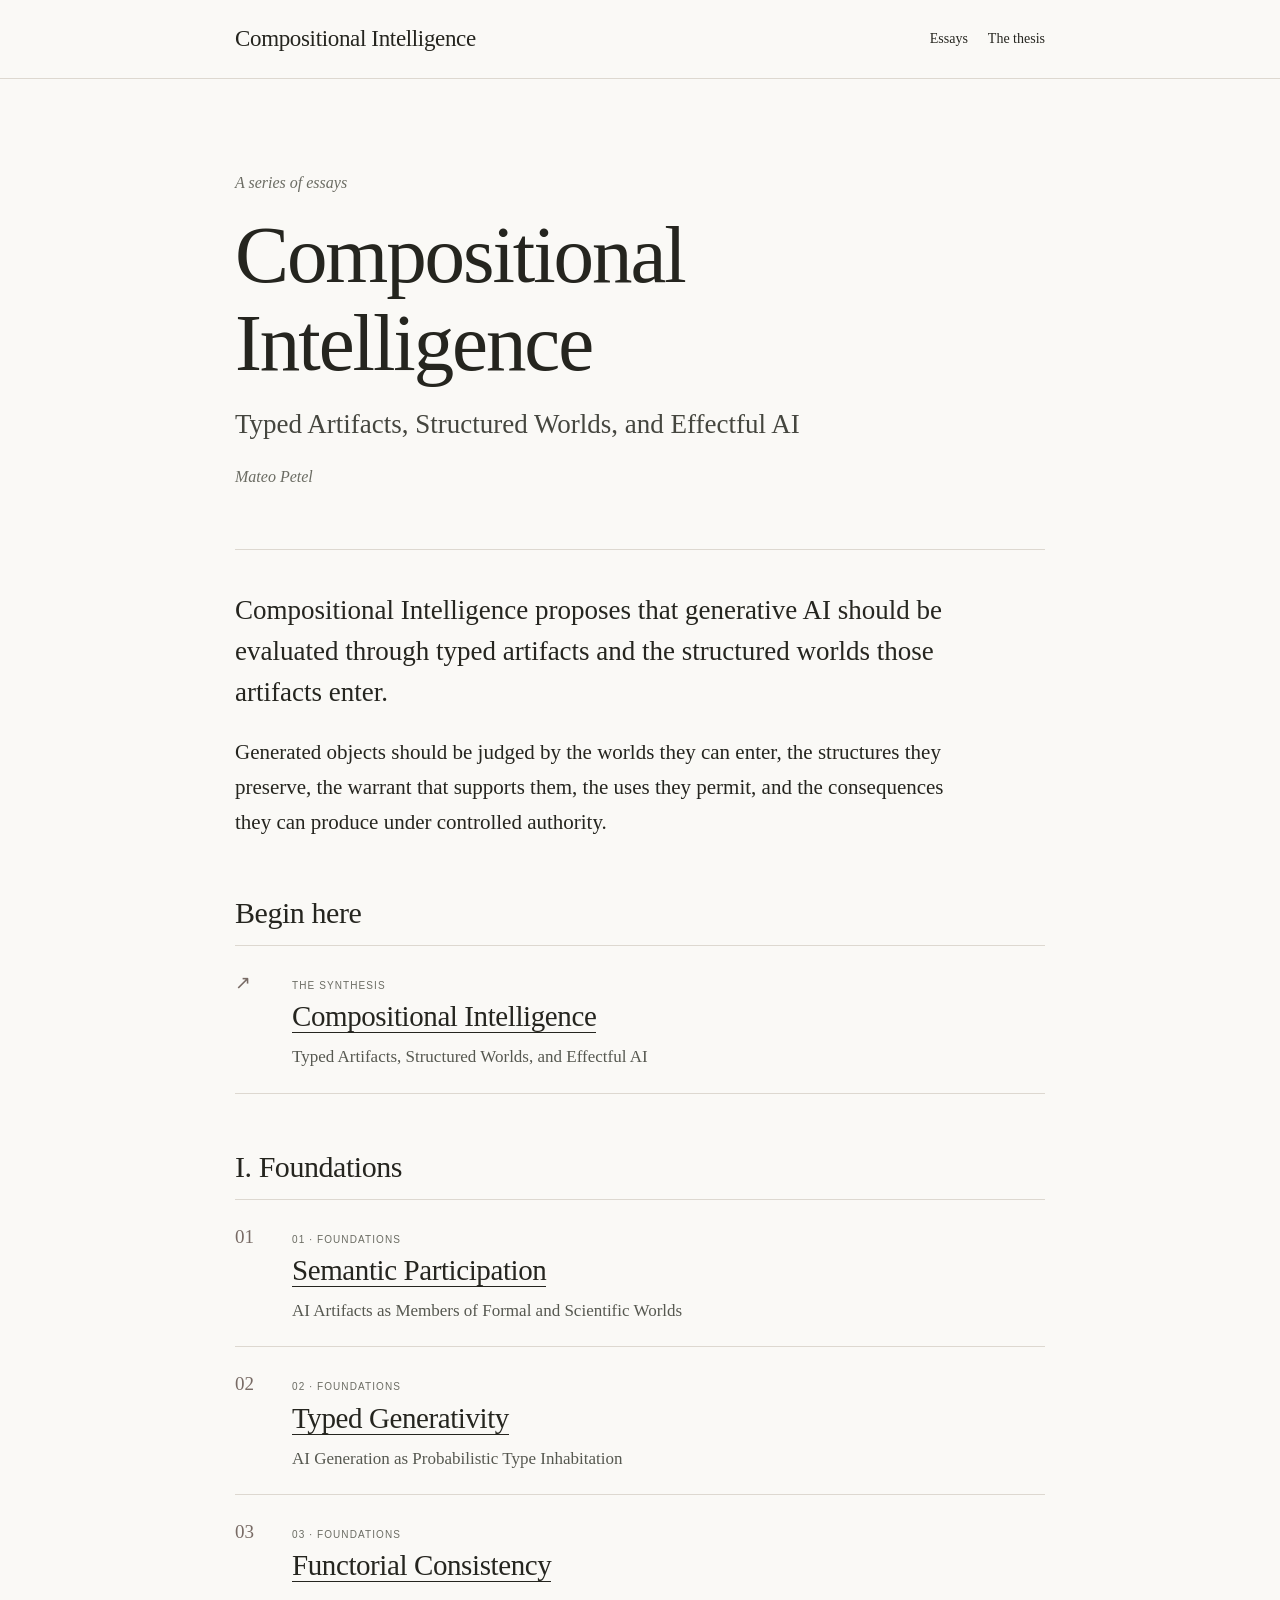
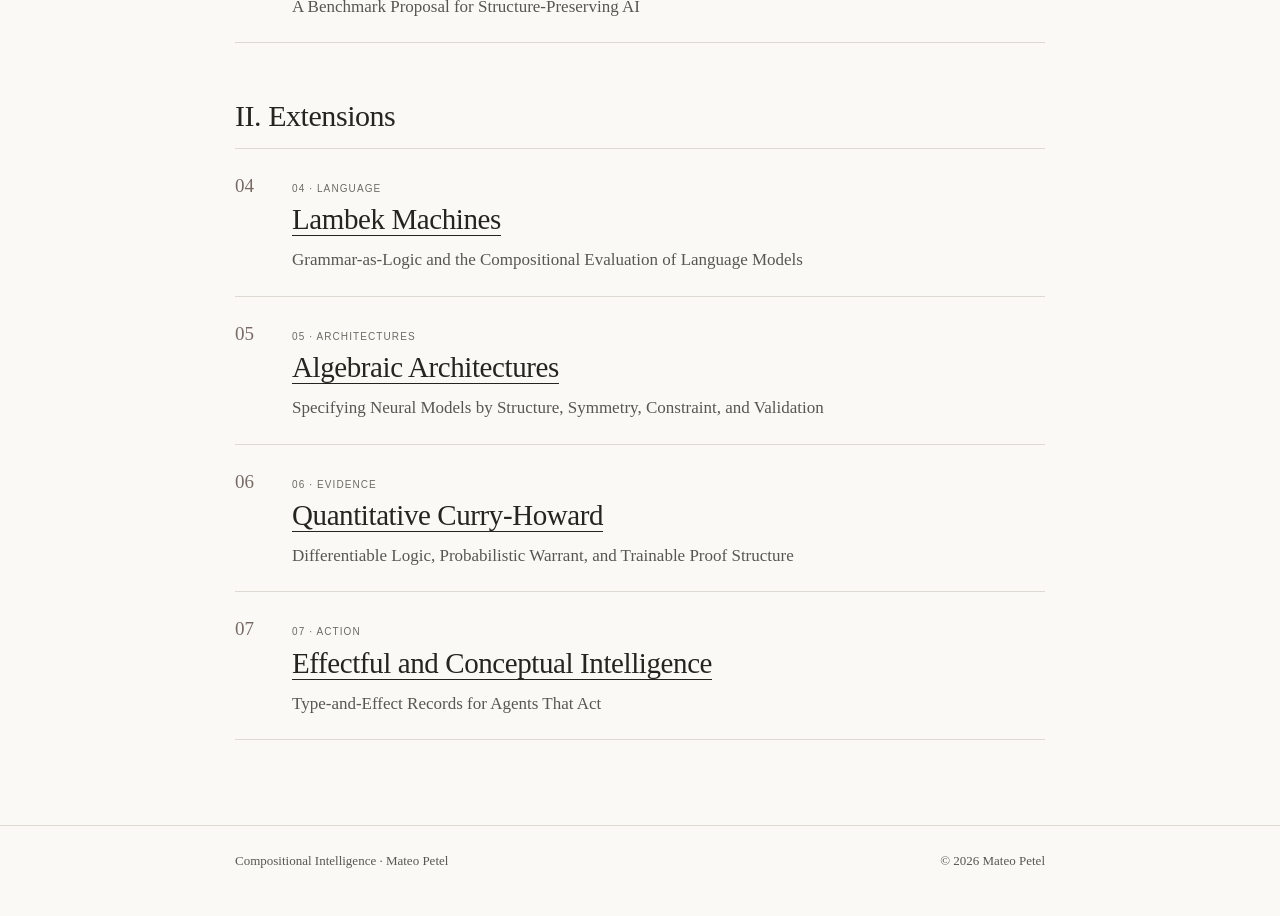
==== commit 02425576: "Remove Series Preface from publication and site" ====
--- a/docs/index.html
+++ b/docs/index.html
@@ -25,6 +25,6 @@
 <p class="subtitle">Typed Artifacts, Structured Worlds, and Effectful AI</p><p class="byline">Mateo Petel</p></div>
 <div class="intro"><p class="thesis">Compositional Intelligence proposes that generative AI should be evaluated through typed artifacts and the structured worlds those artifacts enter.</p>
 <p>Generated objects should be judged by the worlds they can enter, the structures they preserve, the warrant that supports them, the uses they permit, and the consequences they can produce under controlled authority.</p></div>
-<div id="essays"><section aria-label="Begin here"><h2 class="section-title">Begin here</h2><ol class="series-list"><li class="series-item"><span class="series-number" aria-hidden="true">↗</span><div><p class="category">The synthesis</p><h3 class="series-name"><a href="essays/compositional-intelligence.html">Compositional Intelligence</a></h3><p class="series-desc">Typed Artifacts, Structured Worlds, and Effectful AI</p></div></li><li class="series-item"><span class="series-number" aria-hidden="true">00</span><div><h3 class="series-name"><a href="essays/series-preface.html">Series Preface</a></h3></div></li></ol></section><section aria-label="I. Foundations"><h2 class="section-title">I. Foundations</h2><ol class="series-list"><li class="series-item"><span class="series-number" aria-hidden="true">01</span><div><p class="category">01 · Foundations</p><h3 class="series-name"><a href="essays/semantic-participation.html">Semantic Participation</a></h3><p class="series-desc">AI Artifacts as Members of Formal and Scientific Worlds</p></div></li><li class="series-item"><span class="series-number" aria-hidden="true">02</span><div><p class="category">02 · Foundations</p><h3 class="series-name"><a href="essays/typed-generativity.html">Typed Generativity</a></h3><p class="series-desc">AI Generation as Probabilistic Type Inhabitation</p></div></li><li class="series-item"><span class="series-number" aria-hidden="true">03</span><div><p class="category">03 · Foundations</p><h3 class="series-name"><a href="essays/functorial-consistency.html">Functorial Consistency</a></h3><p class="series-desc">A Benchmark Proposal for Structure-Preserving AI</p></div></li></ol></section><section aria-label="II. Extensions"><h2 class="section-title">II. Extensions</h2><ol class="series-list"><li class="series-item"><span class="series-number" aria-hidden="true">04</span><div><p class="category">04 · Language</p><h3 class="series-name"><a href="essays/lambek-machines.html">Lambek Machines</a></h3><p class="series-desc">Grammar-as-Logic and the Compositional Evaluation of Language Models</p></div></li><li class="series-item"><span class="series-number" aria-hidden="true">05</span><div><p class="category">05 · Architectures</p><h3 class="series-name"><a href="essays/algebraic-architectures.html">Algebraic Architectures</a></h3><p class="series-desc">Specifying Neural Models by Structure, Symmetry, Constraint, and Validation</p></div></li><li class="series-item"><span class="series-number" aria-hidden="true">06</span><div><p class="category">06 · Evidence</p><h3 class="series-name"><a href="essays/quantitative-curry-howard.html">Quantitative Curry-Howard</a></h3><p class="series-desc">Differentiable Logic, Probabilistic Warrant, and Trainable Proof Structure</p></div></li><li class="series-item"><span class="series-number" aria-hidden="true">07</span><div><p class="category">07 · Action</p><h3 class="series-name"><a href="essays/effectful-and-conceptual-intelligence.html">Effectful and Conceptual Intelligence</a></h3><p class="series-desc">Type-and-Effect Records for Agents That Act</p></div></li></ol></section></div></main>
+<div id="essays"><section aria-label="Begin here"><h2 class="section-title">Begin here</h2><ol class="series-list"><li class="series-item"><span class="series-number" aria-hidden="true">↗</span><div><p class="category">The synthesis</p><h3 class="series-name"><a href="essays/compositional-intelligence.html">Compositional Intelligence</a></h3><p class="series-desc">Typed Artifacts, Structured Worlds, and Effectful AI</p></div></li></ol></section><section aria-label="I. Foundations"><h2 class="section-title">I. Foundations</h2><ol class="series-list"><li class="series-item"><span class="series-number" aria-hidden="true">01</span><div><p class="category">01 · Foundations</p><h3 class="series-name"><a href="essays/semantic-participation.html">Semantic Participation</a></h3><p class="series-desc">AI Artifacts as Members of Formal and Scientific Worlds</p></div></li><li class="series-item"><span class="series-number" aria-hidden="true">02</span><div><p class="category">02 · Foundations</p><h3 class="series-name"><a href="essays/typed-generativity.html">Typed Generativity</a></h3><p class="series-desc">AI Generation as Probabilistic Type Inhabitation</p></div></li><li class="series-item"><span class="series-number" aria-hidden="true">03</span><div><p class="category">03 · Foundations</p><h3 class="series-name"><a href="essays/functorial-consistency.html">Functorial Consistency</a></h3><p class="series-desc">A Benchmark Proposal for Structure-Preserving AI</p></div></li></ol></section><section aria-label="II. Extensions"><h2 class="section-title">II. Extensions</h2><ol class="series-list"><li class="series-item"><span class="series-number" aria-hidden="true">04</span><div><p class="category">04 · Language</p><h3 class="series-name"><a href="essays/lambek-machines.html">Lambek Machines</a></h3><p class="series-desc">Grammar-as-Logic and the Compositional Evaluation of Language Models</p></div></li><li class="series-item"><span class="series-number" aria-hidden="true">05</span><div><p class="category">05 · Architectures</p><h3 class="series-name"><a href="essays/algebraic-architectures.html">Algebraic Architectures</a></h3><p class="series-desc">Specifying Neural Models by Structure, Symmetry, Constraint, and Validation</p></div></li><li class="series-item"><span class="series-number" aria-hidden="true">06</span><div><p class="category">06 · Evidence</p><h3 class="series-name"><a href="essays/quantitative-curry-howard.html">Quantitative Curry-Howard</a></h3><p class="series-desc">Differentiable Logic, Probabilistic Warrant, and Trainable Proof Structure</p></div></li><li class="series-item"><span class="series-number" aria-hidden="true">07</span><div><p class="category">07 · Action</p><h3 class="series-name"><a href="essays/effectful-and-conceptual-intelligence.html">Effectful and Conceptual Intelligence</a></h3><p class="series-desc">Type-and-Effect Records for Agents That Act</p></div></li></ol></section></div></main>
 <footer class="site-footer"><div class="container"><span>Compositional Intelligence · Mateo Petel</span><span>© 2026 Mateo Petel</span></div></footer>
 </body></html>
--- a/docs/style.css
+++ b/docs/style.css
@@ -27,7 +27,7 @@
 .section-intro { font:15px/1.6 Arial,Helvetica,sans-serif; color:var(--soft); margin:0 0 18px; }
 .series-list { list-style:none; margin:0; padding:0; border-top:1px solid var(--line); }
 .series-item { display:grid; grid-template-columns:42px minmax(0,1fr); column-gap:15px; padding:21px 0 22px; border-bottom:1px solid var(--line); }
-.series-number { font:400 19px/1.5 var(--display); color:#82756f; padding-top:2px; }
+.series-number { font:400 19px/1.5 var(--display); color:#786b65; padding-top:2px; }
 .series-name { margin:0; font:400 29px/1.22 var(--display); letter-spacing:-.014em; }
 .series-name a { text-decoration:none; border-bottom:1px solid currentColor; }
 .series-desc { margin:10px 0 0; font:17px/1.55 var(--serif); color:#565850; max-width:670px; }
@@ -146,7 +146,13 @@
 .article-content math[display="inline"] {
   display:inline-block;
   max-width:100%;
+  overflow-x:auto;
+  overflow-y:hidden;
   vertical-align:middle;
+}
+.article-content math[display="inline"]:focus-visible {
+  outline:2px solid var(--link);
+  outline-offset:2px;
 }
 .article-content figure {
   max-width:100%;
@@ -221,12 +227,18 @@
 .article-content .table-scroll[data-columns="4"] table { min-width:max(100%,920px); }
 .article-content .table-scroll[data-columns="5"] table,
 .article-content .table-scroll[data-columns="6"] table { min-width:max(100%,1050px); }
+/* Generated table labels remain accessible without adding printed manuscript text. */
 .article-content .table-display-caption {
-  margin:29px 0 9px;
+  position:absolute;
+  width:1px;
+  height:1px;
   padding:0;
-  color:var(--soft);
-  font:13.5px/1.6 var(--sans);
-  text-wrap:pretty;
+  margin:-1px;
+  overflow:hidden;
+  clip:rect(0,0,0,0);
+  clip-path:inset(50%);
+  white-space:nowrap;
+  border:0;
 }
 .article-content .table-caption-number { font-weight:650; color:var(--ink); margin-right:7px; }
 .article-content caption.visually-hidden {
@@ -313,3 +325,2281 @@
   white-space:nowrap;
   vertical-align:middle;
 }
+
+
+/* Source-derived figures in the flagship synthesis. */
+.article-content .ci-source-figure {
+  margin:34px 0 41px;
+  padding:23px 0 19px;
+  border-top:1px solid var(--line);
+  border-bottom:1px solid var(--line);
+}
+.article-content .ci-source-figure figcaption {
+  max-width:68ch;
+  margin:18px 0 0;
+  color:var(--soft);
+  font:14px/1.6 var(--serif);
+}
+.article-content .ci-lifecycle ol {
+  counter-reset:ci-stage;
+  display:grid;
+  grid-template-columns:repeat(4,minmax(0,1fr));
+  gap:8px;
+  padding:0;
+  margin:0;
+  list-style:none;
+}
+.article-content .ci-lifecycle li {
+  counter-increment:ci-stage;
+  display:flex;
+  flex-direction:column;
+  justify-content:center;
+  min-height:91px;
+  margin:0;
+  padding:13px 11px;
+  border:1px solid var(--line);
+  background:rgba(255,255,255,.26);
+  font:16px/1.42 var(--serif);
+  overflow-wrap:normal;
+  hyphens:none;
+}
+.article-content .ci-lifecycle li::before {
+  content:counter(ci-stage,decimal-leading-zero);
+  display:block;
+  margin-bottom:7px;
+  color:var(--soft);
+  font:11px/1.2 var(--sans);
+  letter-spacing:.04em;
+}
+.article-content .ci-commuting .table-scroll {
+  margin:0;
+  border:0;
+  scrollbar-gutter:auto;
+}
+.article-content .ci-commuting .table-scroll[data-columns="3"] table {
+  min-width:max(100%,570px);
+  table-layout:fixed;
+}
+.article-content .ci-commuting .table-scroll th,
+.article-content .ci-commuting .table-scroll td {
+  min-width:0;
+  padding:12px 8px;
+  border:0;
+  text-align:center;
+  vertical-align:middle;
+  font-weight:400;
+  font-size:16px;
+  line-height:1.42;
+}
+.article-content .ci-commuting .table-scroll th {
+  font-weight:400;
+}
+.article-content .ci-commuting .table-scroll th:nth-child(2),
+.article-content .ci-commuting .table-scroll td:nth-child(2) {
+  width:18%;
+}
+.article-content .ci-commuting .table-scroll tbody tr:first-child td {
+  padding:4px 8px;
+}
+.article-content .ci-commuting .ci-right-arrow,
+.article-content .ci-commuting .ci-down-arrow {
+  display:inline-flex;
+  align-items:center;
+  justify-content:center;
+  gap:5px;
+  white-space:nowrap;
+  color:var(--ink);
+  font-size:18px;
+  font-weight:400;
+}
+.article-content .ci-commuting .ci-down-arrow {
+  flex-direction:column;
+  gap:0;
+  line-height:1;
+}
+.article-content .ci-commuting .ci-right-arrow var,
+.article-content .ci-commuting .ci-down-arrow var {
+  font-size:16px;
+}
+@media (max-width:680px) {
+  .article-content .ci-lifecycle ol {
+    grid-template-columns:repeat(2,minmax(0,1fr));
+  }
+  .article-content .ci-lifecycle li {
+    min-height:79px;
+    padding:12px 10px;
+    font-size:15px;
+  }
+}
+@media print {
+  .article-content .ci-source-figure {
+    break-inside:avoid;
+  }
+  .article-content .ci-commuting .table-scroll[data-columns="3"] table {
+    min-width:0;
+  }
+}
+
+
+/* Compact phone representation of the source's commuting-square table. */
+.article-content .ci-commuting-mobile { display:none; }
+@media (max-width:650px) {
+  .article-content .ci-commuting .table-scroll { display:none; }
+  .article-content .ci-commuting-mobile { display:block; }
+  .article-content .ci-commuting-mobile-grid {
+    display:grid;
+    grid-template-columns:minmax(0,1fr) 36px minmax(0,1fr);
+    grid-template-rows:auto 40px auto;
+    align-items:center;
+    gap:3px;
+    max-width:100%;
+  }
+  .article-content .ci-square-object {
+    display:block;
+    min-width:0;
+    padding:14px 5px;
+    border:1px solid var(--line);
+    text-align:center;
+    overflow-wrap:normal;
+    font:14px/1.38 var(--serif);
+  }
+  .article-content .ci-square-arrow {
+    display:flex;
+    align-items:center;
+    justify-content:center;
+    gap:2px;
+    min-width:0;
+    white-space:nowrap;
+    font:16px/1.25 var(--serif);
+  }
+  .article-content .ci-square-arrow.ci-square-down {
+    flex-direction:column;
+    gap:0;
+    font-size:19px;
+  }
+}
+
+
+/* Flagship source captions remain on the page, named by their source table. */
+.article-content .table-display-caption.source-visible-caption {
+  position:static;
+  display:block;
+  width:auto;
+  height:auto;
+  padding:0;
+  margin:7px 0 13px;
+  overflow:visible;
+  clip:auto;
+  clip-path:none;
+  white-space:normal;
+  border:0;
+  color:var(--soft);
+  font:italic 15px/1.55 var(--serif);
+}
+
+/* Keep source punctuation on the same typographic line as display MathML. */
+.article-content .math-display-expression {
+  display:inline-flex;
+  align-items:baseline;
+  flex-wrap:nowrap;
+  gap:0;
+  min-width:max-content;
+  white-space:nowrap;
+}
+.article-content .math-display-punctuation {
+  display:inline-block;
+  margin-left:.035em;
+  flex:none;
+  white-space:nowrap;
+}
+
+
+/* Semantic Participation: source-based scientific records and membership core. */
+.article-content .sp-sequence {
+  margin:27px 0 33px;
+  padding:23px 0 20px;
+  border-block:1px solid var(--line);
+}
+.article-content .sp-sequence ol {
+  display:grid;
+  grid-template-columns:repeat(4,minmax(0,1fr));
+  gap:8px;
+  list-style:none;
+  margin:0;
+  padding:0;
+  counter-reset:sp-sequence;
+}
+.article-content .sp-sequence li {
+  counter-increment:sp-sequence;
+  display:flex;
+  flex-direction:column;
+  justify-content:center;
+  gap:7px;
+  min-height:82px;
+  margin:0;
+  padding:12px 11px;
+  border:1px solid var(--line);
+  font:16px/1.35 var(--serif);
+  overflow-wrap:normal;
+}
+.article-content .sp-sequence li::before {
+  content:counter(sp-sequence,decimal-leading-zero);
+  color:var(--soft);
+  font:11px/1.3 var(--sans);
+  letter-spacing:.055em;
+}
+.article-content .sp-source-schema {
+  margin:27px 0 35px;
+  border-block:1px solid var(--line);
+  outline-offset:4px;
+}
+.article-content .sp-source-schema pre {
+  margin:0;
+  padding:17px 6px 20px;
+  white-space:pre-wrap;
+  overflow-wrap:anywhere;
+  border:0;
+  background:transparent;
+  font:13.5px/1.7 ui-monospace,SFMono-Regular,Consolas,"Liberation Mono",monospace;
+}
+.article-content .sp-source-schema code {font:inherit;white-space:inherit}
+.article-content .sp-source-schema:focus-visible {outline:2px solid var(--link)}
+.article-content .sp-criterion {
+  margin:24px 0 34px;
+  padding:15px 0;
+  border-block:1px solid var(--line);
+}
+.article-content .sp-criterion-head {
+  margin:0 0 12px;
+  font:19px/1.6 var(--serif);
+}
+.article-content .sp-criterion ol {
+  margin:0;
+  padding:0 0 0 18px;
+  list-style:none;
+  border-left:2px solid var(--line);
+}
+.article-content .sp-criterion li {
+  margin:0;
+  padding:5px 0 5px 12px;
+  font:16px/1.55 ui-monospace,SFMono-Regular,Consolas,"Liberation Mono",monospace;
+  overflow-wrap:anywhere;
+}
+.article-content .sp-transport {margin:28px 0 38px}
+.article-content .sp-transport .sp-transport-mapping {
+  margin:0 0 12px;
+  padding:13px 0;
+  font:18px/1.6 var(--serif);
+  overflow-x:auto;
+}
+.article-content .sp-transport .sp-source-schema {margin:0}
+.article-content .sp-mobile-records {display:none}
+.article-content .sp-scroll-hint {display:none}
+.article-content .table-scroll[data-sp-alternative="mobile"]:has(#table-3) {
+  border:0;
+  margin-top:12px;
+}
+.article-content .table-scroll[data-sp-alternative="mobile"] #table-3 thead {
+  display:none;
+}
+.article-content .table-scroll[data-sp-alternative="mobile"] #table-3 td {
+  padding:18px 0 18px 20px;
+  border:0;
+  border-left:2px solid var(--ink);
+  font:19px/1.75 var(--serif);
+}
+.article-content blockquote:has(> .record-schema) {
+  margin-block:24px 33px;
+  border:0;
+  padding:0;
+}
+@media (min-width:651px) and (max-width:1000px) {
+  .article-content .sp-scroll-hint {
+    display:block;
+    margin:8px 0 11px;
+    color:var(--soft);
+    font:italic 13px/1.5 var(--serif);
+  }
+}
+@media (min-width:1001px) {
+  .article-content .sp-scroll-hint + .table-scroll[data-columns="4"] {
+    margin-top:0;
+  }
+  .article-content .sp-scroll-hint:has(+ .table-scroll[data-columns="4"]) {
+    display:block;
+    margin:8px 0 11px;
+    color:var(--soft);
+    font:italic 13px/1.5 var(--serif);
+  }
+}
+@media (max-width:650px) {
+  .article-content .sp-sequence ol {
+    grid-template-columns:repeat(2,minmax(0,1fr));
+  }
+  .article-content .sp-sequence li {
+    min-height:75px;
+    font-size:15px;
+    padding:11px;
+  }
+  .article-content .table-scroll[data-sp-alternative="mobile"] {
+    display:none;
+  }
+  .article-content .sp-scroll-hint {display:none}
+  .article-content .sp-mobile-records {
+    display:block;
+    margin:8px 0 36px;
+  }
+  .article-content .sp-mobile-record {
+    padding:16px 0 18px;
+    margin:0;
+    border-top:1px solid var(--line);
+  }
+  .article-content .sp-mobile-record:last-child {
+    border-bottom:1px solid var(--line);
+  }
+  .article-content .sp-record-field + .sp-record-field {margin-top:13px}
+  .article-content .sp-record-field dt {
+    margin:0 0 4px;
+    color:var(--soft);
+    font:12px/1.5 var(--sans);
+    letter-spacing:.035em;
+  }
+  .article-content .sp-record-field dd {
+    margin:0;
+    max-width:100%;
+    font:16px/1.59 var(--serif);
+    overflow-wrap:break-word;
+  }
+  .article-content .sp-mobile-record .sp-record-field:first-child dd {
+    font:18px/1.45 var(--display);
+  }
+  .article-content .sp-mobile-table-1 .sp-record-field:nth-child(1) dd {
+    color:var(--soft);
+    font:14px/1.4 var(--sans);
+  }
+  .article-content .sp-mobile-table-1 .sp-record-field:nth-child(2) dd {
+    font:19px/1.4 var(--display);
+  }
+  .article-content .sp-mobile-table-1 .sp-record-field:nth-child(3) dd {
+    color:var(--ink);
+    font:16px/1.58 var(--serif);
+  }
+  .article-content .sp-mobile-table-1 .sp-record-field:nth-child(1) dt,
+  .article-content .sp-mobile-table-1 .sp-record-field:nth-child(2) dt,
+  .article-content .sp-mobile-table-2 .sp-record-field:first-child dt,
+  .article-content .sp-mobile-table-4 .sp-record-field:first-child dt,
+  .article-content .sp-mobile-table-5 .sp-record-field:first-child dt,
+  .article-content .sp-mobile-table-6 .sp-record-field:first-child dt,
+  .article-content .sp-mobile-table-7 .sp-record-field:first-child dt,
+  .article-content .sp-mobile-table-8 .sp-record-field:first-child dt,
+  .article-content .sp-mobile-table-9 .sp-record-field:first-child dt,
+  .article-content .sp-mobile-table-10 .sp-record-field:first-child dt,
+  .article-content .sp-mobile-table-11 .sp-record-field:first-child dt,
+  .article-content .sp-mobile-table-12 .sp-record-field:first-child dt {
+    position:absolute;
+    width:1px;
+    height:1px;
+    padding:0;
+    margin:-1px;
+    overflow:hidden;
+    clip:rect(0,0,0,0);
+    clip-path:inset(50%);
+    white-space:nowrap;
+    border:0;
+  }
+  .article-content .sp-mobile-table-3 .sp-record-field dt {
+    position:absolute;
+    width:1px;
+    height:1px;
+    margin:-1px;
+    padding:0;
+    overflow:hidden;
+    clip:rect(0,0,0,0);
+    clip-path:inset(50%);
+    white-space:nowrap;
+    border:0;
+  }
+  .article-content .sp-mobile-table-3 .sp-mobile-record {
+    border-top:0;
+    border-left:2px solid var(--ink);
+    padding:9px 0 9px 18px;
+  }
+  .article-content .sp-mobile-table-3 .sp-record-field dd {
+    font:19px/1.68 var(--serif) !important;
+  }
+  .article-content .sp-transition-head {
+    display:flex;
+    justify-content:space-between;
+    gap:14px;
+    padding:24px 0 10px;
+    border-top:2px solid var(--line);
+    color:var(--soft);
+    font:13px/1.5 var(--sans);
+  }
+  .article-content .sp-transition-head strong {font-weight:550}
+  .article-content .sp-transition-record .sp-record-field:first-child dd {
+    font:17px/1.45 var(--serif);
+  }
+  .article-content .sp-criterion li {font-size:13px}
+  .article-content .sp-criterion-head {font-size:16px}
+  .article-content .sp-transport .sp-transport-mapping {font-size:15px}
+}
+@media print {
+  .article-content .table-scroll[data-sp-alternative="mobile"] {
+    display:block;
+  }
+  .article-content .sp-mobile-records,
+  .article-content .sp-scroll-hint {display:none}
+  .article-content .sp-source-schema,
+  .article-content .sp-mobile-record {break-inside:avoid}
+}
+/* At narrow print widths four-column source tables clip technical content.
+   The responsive records carry the same verified cells and column labels. */
+@media print and (max-width:650px) {
+  .article-content .table-scroll[data-sp-alternative="mobile"] {
+    display:none;
+  }
+  .article-content .sp-mobile-records {
+    display:block;
+  }
+  .article-content .sp-mobile-record {
+    break-inside:avoid;
+  }
+}
+
+
+/* Preserve the source distinction between a weaker statement and a witness. */
+.article-content .sp-proof-example {
+  margin:25px 0 35px;
+  padding:19px 0 21px;
+  border-block:1px solid var(--line);
+}
+.article-content .sp-proof-example > p:first-child {
+  margin:0 0 18px;
+  font:18px/1.7 var(--serif);
+}
+.article-content .sp-proof-example-label {
+  margin:0 0 6px;
+  color:var(--soft);
+  font:12px/1.5 var(--sans);
+  letter-spacing:.04em;
+}
+.article-content .sp-proof-example pre {
+  padding:10px 4px;
+  margin:0;
+  border:0;
+  background:transparent;
+  white-space:pre-wrap;
+  overflow-wrap:anywhere;
+  font:14px/1.65 ui-monospace,SFMono-Regular,Consolas,"Liberation Mono",monospace;
+}
+.article-content .sp-proof-example code {
+  font:inherit;
+  white-space:inherit;
+}
+.article-content .sp-mobile-table-2 a {
+  text-underline-offset:.16em;
+}
+@media print {
+  .article-content .sp-proof-example {break-inside:avoid}
+}
+
+
+/* Source-derived SemanticEnvironment field meanings. */
+.article-content .sp-environment-schema {
+  padding:15px 0 17px;
+}
+.article-content .sp-environment-schema .sp-schema-brace {
+  padding:1px 2px 12px;
+  font:14px/1.6 ui-monospace,SFMono-Regular,Consolas,"Liberation Mono",monospace;
+}
+.article-content .sp-environment-schema .sp-schema-brace:last-child {
+  padding:11px 2px 0;
+}
+.article-content .sp-environment-schema .sp-schema-brace code {
+  font:inherit;
+}
+.article-content .sp-environment-fields {
+  margin:0;
+  padding:0;
+}
+.article-content .sp-environment-fields .sp-schema-entry {
+  display:grid;
+  grid-template-columns:minmax(98px,115px) minmax(0,1fr);
+  column-gap:17px;
+  padding:11px 2px;
+  margin:0;
+  border-bottom:1px solid var(--line);
+}
+.article-content .sp-environment-fields dt,
+.article-content .sp-environment-fields dt code {
+  font:14px/1.6 ui-monospace,SFMono-Regular,Consolas,"Liberation Mono",monospace;
+  color:var(--ink);
+}
+.article-content .sp-environment-fields dd {
+  min-width:0;
+  margin:0;
+  font:15px/1.58 var(--serif);
+  overflow-wrap:break-word;
+}
+.article-content .sp-environment-fields dd code {
+  font:13.5px/1.6 ui-monospace,SFMono-Regular,Consolas,"Liberation Mono",monospace;
+  white-space:normal;
+}
+@media (max-width:650px) {
+  .article-content .sp-environment-fields .sp-schema-entry {
+    grid-template-columns:minmax(0,1fr);
+    row-gap:3px;
+    padding:10px 2px 12px;
+  }
+  .article-content .sp-environment-fields dt,
+  .article-content .sp-environment-fields dt code {
+    font-size:13.5px;
+  }
+  .article-content .sp-environment-fields dd {
+    font-size:16px;
+  }
+  .article-content .sp-environment-fields dd code {
+    font-size:13.5px;
+  }
+}
+@media print {
+  .article-content .sp-environment-fields .sp-schema-entry {
+    break-inside:avoid;
+  }
+}
+
+
+/* Typed Generativity V3: source-preserving mobile tables, sequences, and records. */
+.article-content .tg-sequence {
+  margin:25px 0 34px;
+  padding:22px 0;
+  border-block:1px solid var(--line);
+}
+.article-content .tg-sequence ol {
+  display:grid;
+  grid-template-columns:repeat(4,minmax(0,1fr));
+  gap:8px;
+  margin:0;
+  padding:0;
+  list-style:none;
+  counter-reset:tg-stage;
+}
+.article-content .tg-sequence li {
+  counter-increment:tg-stage;
+  display:flex;
+  flex-direction:column;
+  justify-content:center;
+  min-width:0;
+  min-height:86px;
+  margin:0;
+  padding:14px 11px;
+  border:1px solid var(--line);
+  font:16px/1.42 var(--serif);
+  overflow-wrap:normal;
+}
+.article-content .tg-sequence li::before {
+  content:counter(tg-stage,decimal-leading-zero);
+  margin-bottom:8px;
+  color:var(--soft);
+  font:11px/1.2 var(--sans);
+}
+.article-content .tg-domain-example {
+  margin:25px 0 32px;
+  padding:15px 0;
+  border-block:1px solid var(--line);
+}
+.article-content .tg-example-line {
+  margin:0;
+  padding:7px 0;
+  font:16px/1.6 var(--serif);
+  overflow-wrap:break-word;
+}
+.article-content .tg-example-line + .tg-example-line {
+  border-top:1px solid var(--line);
+}
+.article-content .tg-example-line:not(:first-child) {
+  font:14px/1.65 ui-monospace,SFMono-Regular,Consolas,"Liberation Mono",monospace;
+}
+.article-content .tg-record-pair {
+  margin:23px 0 31px;
+}
+.article-content .tg-record-pair .record-schema + .record-schema {
+  margin-top:24px;
+}
+.article-content .tg-scroll-hint,
+.article-content .tg-mobile-records {display:none}
+@media (min-width:651px) and (max-width:1000px) {
+  .article-content .tg-scroll-hint {
+    display:block;
+    margin:8px 0 11px;
+    color:var(--soft);
+    font:italic 13px/1.5 var(--serif);
+  }
+}
+@media (max-width:650px) {
+  .article-content .tg-sequence ol {
+    grid-template-columns:repeat(2,minmax(0,1fr));
+  }
+  .article-content .tg-sequence li {
+    min-height:78px;
+    padding:12px 10px;
+    font-size:15px;
+  }
+  .article-content .table-scroll[data-tg-alternative="mobile"],
+  .article-content .tg-scroll-hint {display:none}
+  .article-content .tg-mobile-records {
+    display:block;
+    margin:6px 0 36px;
+  }
+  .article-content .tg-mobile-record {
+    margin:0;
+    padding:17px 0 19px;
+    border-top:1px solid var(--line);
+  }
+  .article-content .tg-mobile-record:last-child {
+    border-bottom:1px solid var(--line);
+  }
+  .article-content .tg-record-field + .tg-record-field {
+    margin-top:13px;
+  }
+  .article-content .tg-record-field dt {
+    margin:0 0 5px;
+    color:var(--soft);
+    font:12px/1.5 var(--sans);
+    letter-spacing:.025em;
+  }
+  .article-content .tg-record-field dd {
+    margin:0;
+    max-width:100%;
+    font:16px/1.58 var(--serif);
+    overflow-wrap:break-word;
+  }
+  .article-content .tg-record-field:first-child dd {
+    font:18px/1.45 var(--display);
+  }
+  .article-content .tg-mobile-table-1 .tg-record-field:first-child dd {
+    font:13px/1.45 var(--sans);
+    color:var(--soft);
+  }
+  .article-content .tg-mobile-table-1 .tg-record-field:nth-child(2) dd {
+    font:18px/1.46 var(--display);
+  }
+  .article-content .tg-mobile-table-1 .tg-record-field:nth-child(3) {
+    margin-top:10px;
+  }
+  .article-content .tg-mobile-table-2 .tg-record-field:nth-child(2) {
+    margin-top:8px;
+  }
+  .article-content .tg-mobile-table-2 a {
+    text-underline-offset:.13em;
+  }
+  .article-content .tg-mobile-table-3 .tg-record-field:first-child dd {
+    font:20px/1.45 ui-monospace,SFMono-Regular,Consolas,"Liberation Mono",monospace;
+  }
+  .article-content .tg-mobile-table-5 .tg-record-field:first-child dd {
+    font:18px/1.45 var(--display);
+  }
+  .article-content .tg-mobile-records .tg-record-field:first-child dt {
+    position:absolute;
+    width:1px;
+    height:1px;
+    margin:-1px;
+    padding:0;
+    overflow:hidden;
+    clip:rect(0,0,0,0);
+    clip-path:inset(50%);
+    white-space:nowrap;
+    border:0;
+  }
+  .article-content .tg-domain-example {padding:13px 0;}
+  .article-content .tg-example-line {font-size:15px;}
+  .article-content .tg-example-line:not(:first-child) {font-size:12.5px;}
+  .article-content .tg-record-pair .record-schema {margin-block:22px;}
+}
+@media print {
+  .article-content .tg-mobile-records,
+  .article-content .tg-scroll-hint {display:none}
+  .article-content .table-scroll[data-tg-alternative="mobile"] {display:block}
+  .article-content .tg-sequence,
+  .article-content .tg-domain-example,
+  .article-content .tg-record-pair .record-schema {
+    break-inside:avoid;
+  }
+}
+
+
+/* Typed Generativity: align source record names with exact declared types. */
+.article-content .tg-type-schema {
+  margin:25px 0 32px;
+  padding:14px 0 17px;
+  border-block:1px solid var(--line);
+}
+.article-content .tg-type-schema .tg-schema-title {
+  margin:0 0 13px;
+  font:14px/1.6 ui-monospace,SFMono-Regular,Consolas,"Liberation Mono",monospace;
+}
+.article-content .tg-type-schema .tg-schema-title code {font:inherit}
+.article-content .tg-schema-fields {
+  margin:0;
+  padding:0;
+}
+.article-content .tg-schema-fields .tg-schema-field {
+  display:grid;
+  grid-template-columns:minmax(180px,290px) minmax(0,1fr);
+  gap:15px;
+  margin:0;
+  padding:9px 0;
+  border-bottom:1px solid var(--line);
+}
+.article-content .tg-schema-fields .tg-schema-field:last-child {
+  border-bottom:0;
+}
+.article-content .tg-schema-fields dt,
+.article-content .tg-schema-fields dt code {
+  margin:0;
+  color:var(--ink);
+  font:13.5px/1.5 ui-monospace,SFMono-Regular,Consolas,"Liberation Mono",monospace;
+}
+.article-content .tg-schema-fields dd {
+  min-width:0;
+  margin:0;
+  overflow-wrap:break-word;
+}
+.article-content .tg-schema-fields dd code {
+  white-space:normal;
+  overflow-wrap:break-word;
+  font:13.5px/1.55 ui-monospace,SFMono-Regular,Consolas,"Liberation Mono",monospace;
+}
+.article-content .tg-record-pair .tg-type-schema + .tg-type-schema {
+  margin-top:25px;
+}
+@media (max-width:650px) {
+  .article-content .tg-schema-fields .tg-schema-field {
+    grid-template-columns:minmax(0,1fr);
+    gap:4px;
+    padding:10px 0 12px;
+  }
+  .article-content .tg-schema-fields dt,
+  .article-content .tg-schema-fields dt code {
+    font-size:13px;
+  }
+  .article-content .tg-schema-fields dd code {
+    font-size:13px;
+  }
+}
+@media print {
+  .article-content .tg-schema-fields .tg-schema-field {break-inside:avoid}
+}
+
+
+/* Typed Generativity: mathematically typeset original schema symbols. */
+.article-content #table-3 tbody td:first-child math,
+.article-content .tg-mobile-table-3 .tg-record-field:first-child dd math {
+  font-size:1.12em;
+}
+/* The longest original record identifier must keep its colon on the same line. */
+@media (max-width:375px) {
+  .article-content .tg-type-schema[aria-label="Source record typed_generativity_benchmark_item"] .tg-schema-title {
+    font-size:clamp(12.5px,3.9vw,14px);
+  }
+}
+
+
+/* Functorial Consistency: source-derived commutation diagram and data records. */
+.article-content .fc-commuting {
+  margin:31px 0 38px;
+  padding:23px 0 20px;
+  border-block:1px solid var(--line);
+}
+.article-content .fc-square-grid {
+  display:grid;
+  grid-template-columns:minmax(0,1fr) 52px minmax(0,1fr);
+  grid-template-rows:auto 45px auto;
+  column-gap:8px;
+  align-items:stretch;
+}
+.article-content .fc-square-node {
+  min-width:0;
+  min-height:100px;
+  display:flex;
+  flex-direction:column;
+  justify-content:center;
+  padding:15px 13px;
+  border:1px solid var(--line);
+  text-align:center;
+}
+.article-content .fc-node-description {
+  display:block;
+  margin-bottom:8px;
+  color:var(--soft);
+  font:12px/1.4 var(--sans);
+}
+.article-content .fc-node-math {
+  display:block;
+  min-width:0;
+  font:21px/1.4 var(--serif);
+  overflow-wrap:break-word;
+}
+.article-content .fc-node-math math {max-width:100%;vertical-align:middle;}
+.article-content .fc-horizontal-arrow,
+.article-content .fc-down-arrow {
+  display:flex;
+  align-items:center;
+  justify-content:center;
+  font:18px/1.4 var(--serif);
+  color:var(--ink);
+  white-space:nowrap;
+}
+.article-content .fc-commuting figcaption {
+  display:flex;
+  justify-content:center;
+  align-items:baseline;
+  flex-wrap:wrap;
+  gap:7px 16px;
+  padding:15px 7px 0;
+  margin-top:24px;
+  border-top:1px solid var(--line);
+  font:17px/1.55 var(--serif);
+  text-align:center;
+}
+.article-content .fc-condition-label {
+  color:var(--soft);
+  font:12px/1.5 var(--sans);
+}
+.article-content .fc-condition-formula math {
+  font-size:1.15em;
+  vertical-align:middle;
+}
+.article-content .fc-mobile-records,
+.article-content .fc-scroll-hint {display:none;}
+@media (min-width:651px) and (max-width:1000px) {
+  .article-content .fc-scroll-hint:has(+ .table-scroll[data-columns="3"]),
+  .article-content .fc-scroll-hint:has(+ .table-scroll[data-columns="4"]) {
+    display:block;
+    margin:9px 0 12px;
+    color:var(--soft);
+    font:italic 13px/1.55 var(--serif);
+  }
+}
+@media (max-width:650px) {
+  .article-content .fc-commuting {margin:25px 0 32px;padding:19px 0 17px;}
+  .article-content .fc-square-grid {
+    grid-template-columns:minmax(0,1fr) 36px minmax(0,1fr);
+    grid-template-rows:auto 38px auto;
+    column-gap:4px;
+  }
+  .article-content .fc-square-node {padding:11px 6px;min-height:96px;}
+  .article-content .fc-node-description {font-size:11px;}
+  .article-content .fc-node-math {font-size:17px;}
+  .article-content .fc-horizontal-arrow,
+  .article-content .fc-down-arrow {font-size:15px;}
+  .article-content .fc-commuting figcaption {margin-top:18px;font-size:15px;}
+  .article-content .table-scroll[data-fc-alternative="mobile"],
+  .article-content .fc-scroll-hint {display:none;}
+  .article-content .fc-mobile-records {display:block;margin:7px 0 35px;}
+  .article-content .fc-mobile-record {
+    margin:0;
+    padding:15px 0 18px;
+    border-top:1px solid var(--line);
+  }
+  .article-content .fc-mobile-record:last-child {border-bottom:1px solid var(--line);}
+  .article-content .fc-record-field + .fc-record-field {margin-top:12px;}
+  .article-content .fc-record-field dt {
+    margin:0 0 4px;
+    color:var(--soft);
+    font:12px/1.5 var(--sans);
+    letter-spacing:.025em;
+  }
+  .article-content .fc-record-field dd {
+    margin:0;
+    min-width:0;
+    max-width:100%;
+    font:16px/1.57 var(--serif);
+    overflow-wrap:break-word;
+  }
+  .article-content .fc-record-field:first-child dd {
+    font:18px/1.46 var(--display);
+  }
+  .article-content .fc-record-field:first-child dt {
+    position:absolute;
+    width:1px;
+    height:1px;
+    margin:-1px;
+    padding:0;
+    overflow:hidden;
+    clip:rect(0,0,0,0);
+    clip-path:inset(50%);
+    white-space:nowrap;
+    border:0;
+  }
+  .article-content .fc-mobile-table-2 .fc-record-field:first-child dd,
+  .article-content .fc-mobile-table-8 .fc-record-field:first-child dd,
+  .article-content .fc-mobile-table-9 .fc-record-field:first-child dd,
+  .article-content .fc-mobile-table-16 .fc-record-field:first-child dd {
+    font:14px/1.55 ui-monospace,SFMono-Regular,Consolas,"Liberation Mono",monospace;
+    overflow-wrap:anywhere;
+  }
+  .article-content .fc-mobile-table-17 .fc-record-field:nth-child(3) dd {
+    font:16px/1.62 var(--serif);
+  }
+}
+@media print {
+  .article-content .table-scroll[data-fc-alternative="mobile"] {display:block;}
+  .article-content .fc-mobile-records,
+  .article-content .fc-scroll-hint {display:none;}
+  .article-content .fc-commuting,
+  .article-content .fc-mobile-record {break-inside:avoid;}
+}
+
+
+/* The square is qualified by the explicitly stated target-side relation. */
+.article-content .fc-square-relation {
+  display:flex;
+  align-items:center;
+  justify-content:center;
+  color:var(--soft);
+  font:24px/1.2 var(--serif);
+}
+@media (max-width:650px) {
+  .article-content .fc-square-relation {font-size:18px;}
+  .article-content .fc-mobile-table-8 .fc-field-object,
+  .article-content .fc-mobile-table-9 .fc-field-object,
+  .article-content .fc-mobile-table-8 .fc-field-attribute,
+  .article-content .fc-mobile-table-9 .fc-field-attribute {
+    display:block;
+    overflow-wrap:anywhere;
+    font:13px/1.55 ui-monospace,SFMono-Regular,Consolas,"Liberation Mono",monospace;
+  }
+  .article-content .fc-mobile-table-8 .fc-field-attribute,
+  .article-content .fc-mobile-table-9 .fc-field-attribute {
+    margin-top:2px;
+    font-size:14px;
+  }
+}
+
+
+/* Lambek Machines: the author's mathematics, records and tables across screens. */
+.article-content .lm-sequence,.article-content .lm-pipeline,
+.article-content .lm-square-figure {
+  margin:29px 0 35px;padding:23px 0;border-block:1px solid var(--line);
+}
+.article-content .lm-sequence ol,.article-content .lm-pipeline ol {
+  margin:0;padding:0;list-style:none;display:grid;
+  grid-template-columns:repeat(4,minmax(0,1fr));gap:8px;
+}
+.article-content .lm-sequence li,.article-content .lm-pipeline li {
+  display:flex;flex-direction:column;justify-content:center;min-width:0;
+  min-height:91px;padding:12px 9px;margin:0;border:1px solid var(--line);
+  font:16px/1.45 var(--serif);overflow-wrap:break-word;
+}
+.article-content .lm-sequence ol {counter-reset:lm-step;}
+.article-content .lm-sequence li {counter-increment:lm-step;}
+.article-content .lm-sequence li::before {
+  content:counter(lm-step,decimal-leading-zero);display:block;
+  font:11px/1.3 var(--sans);color:var(--soft);margin-bottom:7px;
+}
+.article-content .lm-pipeline li {overflow-x:auto;text-align:center;padding-inline:5px;}
+.article-content .lm-pipeline li math {font-size:1em;}
+.article-content .lm-pipeline li + li::before {
+  content:"↓";font:16px/1.2 var(--serif);color:var(--soft);margin-bottom:5px;
+}
+.article-content .lm-square {
+  display:grid;grid-template-columns:minmax(0,1fr) 44px minmax(0,1fr);
+  grid-template-rows:auto 42px auto;gap:4px;
+}
+.article-content .lm-node {
+  display:flex;align-items:center;justify-content:center;min-width:0;
+  min-height:96px;padding:12px 8px;border:1px solid var(--line);
+  text-align:center;font:17px/1.5 var(--serif);overflow-wrap:break-word;
+}
+.article-content .lm-tl {grid-area:1 / 1;}
+.article-content .lm-tr {grid-area:1 / 3;}
+.article-content .lm-bl {grid-area:3 / 1;}
+.article-content .lm-br {grid-area:3 / 3;}
+.article-content .lm-arrow {
+  display:flex;align-items:center;justify-content:center;
+  font:16px/1.4 var(--serif);color:var(--soft);white-space:nowrap;
+}
+.article-content .lm-ta {grid-area:1 / 2;}
+.article-content .lm-la {grid-area:2 / 1;}
+.article-content .lm-ra {grid-area:2 / 3;}
+.article-content .lm-ba {grid-area:3 / 2;}
+.article-content .lm-square-figure figcaption {
+  display:flex;align-items:baseline;justify-content:center;flex-wrap:wrap;
+  gap:7px 14px;margin:18px 0 0;padding:14px 6px 0;border-top:1px solid var(--line);
+  font:17px/1.5 var(--serif);text-align:center;
+}
+.article-content .lm-square-figure figcaption span:first-child {
+  color:var(--soft);font:12px/1.5 var(--sans);
+}
+.article-content .lm-schema {
+  margin:23px 0 33px;
+  padding:14px 0 17px;
+  border-block:1px solid var(--line);
+}
+.article-content .lm-schema-heading {
+  margin:0 0 12px;
+  font:14px/1.6 ui-monospace,SFMono-Regular,Consolas,"Liberation Mono",monospace;
+}
+.article-content .lm-schema-heading code {font:inherit;}
+.article-content .lm-schema-lines {
+  display:block;
+  margin:0;
+  padding:0;
+  list-style:none;
+}
+.article-content .lm-schema-line {
+  display:grid;
+  grid-template-columns:minmax(155px, 295px) minmax(0, 1fr);
+  gap:14px;
+  margin:0;
+  padding:9px 0;
+  border-bottom:1px solid var(--line);
+  min-width:0;
+}
+.article-content .lm-schema-line:last-child {border-bottom:0;}
+.article-content .lm-schema-name,
+.article-content .lm-schema-type {min-width:0;}
+.article-content .lm-schema-line code {
+  font:13.5px/1.65 ui-monospace,SFMono-Regular,Consolas,"Liberation Mono",monospace;
+  white-space:normal;
+  overflow-wrap:break-word;
+}
+.article-content .lm-schema-name code {color:var(--ink);}
+.article-content .lm-schema-type code,
+.article-content .lm-schema-literal code {color:var(--soft);}
+.article-content .lm-schema-literal {
+  display:block;
+  padding-left:0;
+}
+.article-content .lm-diagnostic-pair {
+  display:grid;
+  grid-template-columns:repeat(2,minmax(0,1fr));
+  gap:10px;
+  margin:25px 0 31px;
+  padding:14px 0;
+  border-block:1px solid var(--line);
+}
+.article-content .lm-diagnostic-line {
+  min-width:0;
+  margin:0;
+  padding:13px 11px;
+  border:1px solid var(--line);
+}
+.article-content .lm-diagnostic-line code {
+  font:13.5px/1.65 ui-monospace,SFMono-Regular,Consolas,"Liberation Mono",monospace;
+  white-space:normal;
+  overflow-wrap:break-word;
+}
+@media (min-width:651px) {
+  .article-content .lm-hint:has(+ .table-scroll[data-columns="4"]) {
+    display:block;
+    margin:8px 0 12px;
+    color:var(--soft);
+    font:italic 13px/1.5 var(--serif);
+  }
+}
+.article-content .lm-mobile,.article-content .lm-hint {display:none;}
+@media (min-width:651px) and (max-width:1000px) {
+  .article-content .lm-hint:has(+ .table-scroll[data-columns="3"]),
+  .article-content .lm-hint:has(+ .table-scroll[data-columns="4"]) {
+    display:block;color:var(--soft);margin:8px 0 12px;
+    font:italic 13px/1.5 var(--serif);
+  }
+}
+@media (max-width:650px) {
+  .article-content .lm-sequence ol,.article-content .lm-pipeline ol {
+    grid-template-columns:repeat(2,minmax(0,1fr));
+  }
+  .article-content .lm-sequence li,.article-content .lm-pipeline li {
+    min-height:78px;padding:10px 6px;font-size:14px;
+  }
+  .article-content .lm-pipeline li math {font-size:.91em;}
+  .article-content .lm-square {
+    grid-template-columns:minmax(0,1fr) 34px minmax(0,1fr);
+    grid-template-rows:auto 37px auto;
+  }
+  .article-content .lm-node {font-size:14px;line-height:1.42;padding:9px 5px;}
+  .article-content .lm-arrow {font-size:13px;}
+  .article-content .lm-square-figure figcaption {font-size:15px;}
+  .article-content .table-scroll[data-lm-alternative="mobile"],
+  .article-content .lm-hint {display:none;}
+  .article-content .lm-mobile {display:block;margin:6px 0 36px;}
+  .article-content .lm-card {
+    margin:0;padding:17px 0 19px;border-top:1px solid var(--line);
+  }
+  .article-content .lm-card:last-child {border-bottom:1px solid var(--line);}
+  .article-content .lm-field + .lm-field {margin-top:12px;}
+  .article-content .lm-field dt {
+    margin:0 0 4px;color:var(--soft);font:12px/1.5 var(--sans);
+  }
+  .article-content .lm-field dd {
+    margin:0;min-width:0;max-width:100%;overflow-wrap:break-word;
+    font:16px/1.56 var(--serif);
+  }
+  .article-content .lm-field:first-child dd {font:18px/1.45 var(--display);}
+  .article-content .lm-mobile-1 .lm-field:first-child dd,
+  .article-content .lm-mobile-4 .lm-field:first-child dd,
+  .article-content .lm-mobile-6 .lm-field:first-child dd,
+  .article-content .lm-mobile-12 .lm-field:first-child dd {
+    font:13px/1.45 var(--sans);color:var(--soft);
+  }
+  .article-content .lm-card .lm-field:first-child dt {
+    position:absolute;width:1px;height:1px;margin:-1px;padding:0;
+    overflow:hidden;clip:rect(0,0,0,0);clip-path:inset(50%);
+    white-space:nowrap;border:0;
+  }
+  .article-content .lm-schema-line {
+    grid-template-columns:minmax(0,1fr);
+    gap:2px;
+    padding:10px 0 12px;
+  }
+  .article-content .lm-schema-heading {font-size:13px;}
+  .article-content .lm-schema-line code {font-size:12.75px;}
+  .article-content .lm-diagnostic-pair {
+    grid-template-columns:minmax(0,1fr);
+  }
+}
+@media print {
+  .article-content .table-scroll[data-lm-alternative="mobile"] {display:block;}
+  .article-content .lm-mobile,.article-content .lm-hint {display:none;}
+  .article-content .lm-sequence,.article-content .lm-pipeline,
+  .article-content .lm-square-figure,.article-content .lm-schema {
+    break-inside:avoid;
+  }
+}
+
+
+/* Algebraic Architectures: source-preserving, responsive technical layouts. */
+.article-content .aa-sequence,
+.article-content .aa-specification,
+.article-content .aa-example,
+.article-content .aa-record {
+  margin:24px 0 35px;
+}
+.article-content .aa-sequence ol {
+  display:grid;
+  grid-template-columns:minmax(0,1fr);
+  gap:21px;
+  margin:0;
+  padding:0;
+  list-style:none;
+  counter-reset:aa-stage;
+}
+.article-content .aa-sequence li {
+  position:relative;
+  display:flex;
+  flex-direction:column;
+  align-items:center;
+  justify-content:center;
+  gap:5px;
+  min-width:0;
+  min-height:72px;
+  padding:12px 11px;
+  border:1px solid var(--line);
+  text-align:center;
+  font:16px/1.45 var(--serif);
+  overflow-wrap:break-word;
+  counter-increment:aa-stage;
+}
+.article-content .aa-sequence li::before {
+  content:counter(aa-stage, decimal-leading-zero);
+  font:12px/1.4 var(--sans);
+  color:var(--soft);
+}
+.article-content .aa-sequence li:not(:last-child)::after {
+  content:"↓";
+  position:absolute;
+  left:calc(50% - 8px);
+  bottom:-19px;
+  color:var(--soft);
+  font:16px/1 var(--serif);
+  pointer-events:none;
+}
+@media (min-width:1100px) {
+  .article-content .aa-sequence ol {
+    grid-template-columns:repeat(3,minmax(0,1fr));
+    gap:21px;
+  }
+  .article-content .aa-sequence ol:has(>li:nth-child(5)) {
+    grid-template-columns:repeat(5,minmax(0,1fr));
+  }
+  .article-content .aa-sequence li:not(:last-child)::after {
+    content:"→";
+    top:50%;
+    bottom:auto;
+    left:auto;
+    right:-18px;
+    transform:translateY(-50%);
+  }
+}
+.article-content .aa-specification {
+  padding:17px 0 8px;
+  border-block:1px solid var(--line);
+}
+.article-content .aa-spec-formula {
+  display:flex;
+  justify-content:center;
+  max-width:100%;
+  margin:0 0 17px;
+  padding:0 3px 14px;
+  overflow:visible;
+  white-space:normal;
+}
+.article-content .aa-spec-formula math {font-size:1.08em;max-width:100%;}
+.article-content .aa-specification dl,
+.article-content .aa-example {padding:0;}
+.article-content .aa-specification dl {margin:0;}
+.article-content .aa-spec-field,
+.article-content .aa-example-field {
+  display:grid;
+  grid-template-columns:90px minmax(0,1fr);
+  align-items:baseline;
+  column-gap:14px;
+  margin:0;
+  padding:11px 0 12px;
+  border-top:1px solid var(--line);
+}
+.article-content .aa-spec-field dt,
+.article-content .aa-example-field dt {
+  margin:0;
+  font:14px/1.55 var(--sans);
+  color:var(--soft);
+}
+.article-content .aa-spec-field dt {font-weight:600;color:var(--ink);}
+.article-content .aa-spec-field dd,
+.article-content .aa-example-field dd {
+  min-width:0;
+  margin:0;
+  font:16px/1.62 var(--serif);
+  overflow-wrap:break-word;
+}
+.article-content .aa-example {
+  border-bottom:1px solid var(--line);
+}
+.article-content .aa-law {
+  display:flex;
+  flex-wrap:wrap;
+  align-items:baseline;
+  gap:4px 12px;
+  max-width:100%;
+}
+.article-content .aa-law-side {
+  display:inline-flex;
+  align-items:baseline;
+  gap:7px;
+  min-width:0;
+  max-width:100%;
+  white-space:nowrap;
+}
+.article-content .aa-law-side math {font-size:.94em;}
+.article-content .aa-law-equals {font:18px/1.2 var(--serif);}
+.article-content .aa-example-field {
+  grid-template-columns:145px minmax(0,1fr);
+}
+.article-content .aa-record {
+  padding:14px 0 18px;
+  border-block:1px solid var(--line);
+}
+.article-content .aa-record-title {
+  margin:0 0 14px;
+}
+.article-content .aa-record-title code {
+  font:14px/1.6 ui-monospace,SFMono-Regular,Consolas,"Liberation Mono",monospace;
+  overflow-wrap:break-word;
+}
+.article-content .aa-record-lines {
+  display:block;
+  margin:0;
+  padding:0;
+  list-style:none;
+}
+.article-content .aa-record-line {
+  display:grid;
+  grid-template-columns:minmax(130px,250px) minmax(0,1fr);
+  gap:12px;
+  margin:0;
+  padding:9px 0;
+  border-top:1px solid var(--line);
+  min-width:0;
+}
+.article-content .aa-record-line:first-child {border-top:0;}
+.article-content .aa-record-line code {
+  font:13px/1.65 ui-monospace,SFMono-Regular,Consolas,"Liberation Mono",monospace;
+  white-space:normal;
+  overflow-wrap:break-word;
+}
+.article-content .aa-record-name,
+.article-content .aa-record-value {min-width:0;}
+.article-content .aa-record-name code {color:var(--ink);}
+.article-content .aa-record-value code {color:var(--soft);}
+.article-content .aa-record-bullet {
+  display:block;
+  padding:6px 0 6px 17px;
+  border-top:0;
+}
+.article-content .aa-mobile,
+.article-content .aa-hint {display:none;}
+@media (min-width:651px) {
+  .article-content .aa-hint:has(+ .table-scroll[data-columns="3"]) {
+    display:block;
+    margin:7px 0 12px;
+    color:var(--soft);
+    font:italic 13px/1.55 var(--serif);
+  }
+}
+@media (max-width:650px) {
+  .article-content .aa-sequence ol {
+    grid-template-columns:minmax(0,1fr);
+    gap:20px;
+  }
+  .article-content .aa-sequence li {
+    min-height:70px;
+    padding:11px 6px;
+    font-size:14px;
+  }
+  .article-content .aa-spec-formula math {font-size:.92em;}
+  .article-content .aa-spec-field {
+    grid-template-columns:60px minmax(0,1fr);
+    gap:11px;
+  }
+  .article-content .aa-law {flex-direction:column;align-items:flex-start;gap:5px;}
+  .article-content .aa-law-side math {font-size:.88em;}
+  .article-content .aa-example-field {
+    grid-template-columns:minmax(0,1fr);
+    gap:3px;
+  }
+  .article-content .aa-record-line {
+    grid-template-columns:minmax(132px,49%) minmax(0,1fr);
+    gap:9px;
+    padding:10px 0;
+  }
+  .article-content .aa-record-bullet {
+    display:block;
+    padding:6px 0 6px 15px;
+  }
+  .article-content .aa-record-line code {font-size:13.15px;}
+  .article-content .table-scroll[data-aa-alternative="mobile"],
+  .article-content .aa-hint {display:none;}
+  .article-content .aa-mobile {
+    display:block;
+    margin:6px 0 35px;
+  }
+  .article-content .aa-card {
+    margin:0;
+    padding:17px 0 19px;
+    border-top:1px solid var(--line);
+  }
+  .article-content .aa-card:last-child {border-bottom:1px solid var(--line);}
+  .article-content .aa-field + .aa-field {margin-top:11px;}
+  .article-content .aa-field dt {
+    margin:0 0 4px;
+    color:var(--soft);
+    font:12px/1.5 var(--sans);
+  }
+  .article-content .aa-field dd {
+    min-width:0;
+    max-width:100%;
+    margin:0;
+    overflow-wrap:break-word;
+    font:16px/1.56 var(--serif);
+  }
+  .article-content .aa-field:first-child dd {
+    font:18px/1.45 var(--display);
+  }
+  .article-content .aa-mobile-1 .aa-field:first-child dd,
+  .article-content .aa-mobile-7 .aa-field:first-child dd,
+  .article-content .aa-mobile-11 .aa-field:first-child dd {
+    font:13px/1.5 var(--sans);
+    color:var(--soft);
+  }
+  .article-content .aa-card .aa-field:first-child dt {
+    position:absolute;
+    width:1px;
+    height:1px;
+    margin:-1px;
+    padding:0;
+    overflow:hidden;
+    clip:rect(0,0,0,0);
+    clip-path:inset(50%);
+    white-space:nowrap;
+    border:0;
+  }
+}
+@media print {
+  .article-content .table-scroll[data-aa-alternative="mobile"] {
+    display:block;
+  }
+  .article-content .aa-mobile,
+  .article-content .aa-hint {display:none;}
+  .article-content .aa-sequence,
+  .article-content .aa-specification,
+  .article-content .aa-example,
+  .article-content .aa-record {
+    break-inside:avoid;
+  }
+}
+
+
+/* Quantitative Curry–Howard: source-bound scientific reading structures. */
+.article-content .qc-sequence,
+.article-content .qc-pipeline,
+.article-content .qc-math,
+.article-content .qc-layers,
+.article-content .qc-tuple,
+.article-content .qc-example,
+.article-content .qc-schema {
+  margin:25px 0 34px;
+}
+.article-content .qc-sequence ol {
+  display:grid;
+  grid-template-columns:minmax(0,1fr);
+  gap:21px;
+  margin:0;
+  padding:0;
+  list-style:none;
+  counter-reset:qc-sequence;
+}
+.article-content .qc-sequence li {
+  display:flex;
+  flex-direction:column;
+  align-items:center;
+  justify-content:center;
+  position:relative;
+  min-width:0;
+  min-height:70px;
+  gap:4px;
+  padding:11px;
+  border:1px solid var(--line);
+  font:16px/1.48 var(--serif);
+  overflow-wrap:break-word;
+  text-align:center;
+  counter-increment:qc-sequence;
+}
+.article-content .qc-sequence li::before {
+  content:counter(qc-sequence,decimal-leading-zero);
+  font:12px/1.4 var(--sans);
+  color:var(--soft);
+}
+.article-content .qc-sequence li:not(:last-child)::after {
+  content:"↓";
+  position:absolute;
+  bottom:-20px;
+  left:calc(50% - 8px);
+  font:17px/1.1 var(--serif);
+  color:var(--soft);
+  pointer-events:none;
+}
+@media (min-width:1100px) {
+  .article-content .qc-sequence ol {
+    grid-template-columns:repeat(5,minmax(0,1fr));
+    gap:19px;
+  }
+  .article-content .qc-sequence li:not(:last-child)::after {
+    content:"→";
+    bottom:auto;
+    left:auto;
+    right:-18px;
+    top:50%;
+    transform:translateY(-50%);
+  }
+}
+.article-content .qc-math {
+  display:flex;
+  justify-content:center;
+  align-items:center;
+  border-block:1px solid var(--line);
+  padding:19px 9px 21px;
+  min-height:76px;
+}
+.article-content .qc-math math {font-size:1.22em;}
+.article-content .qc-layers {
+  padding:9px 0;
+  border-block:1px solid var(--line);
+}
+.article-content .qc-layer {
+  display:grid;
+  grid-template-columns:155px minmax(0,1fr);
+  align-items:center;
+  gap:11px;
+  padding:13px 0;
+  border-bottom:1px solid var(--line);
+}
+.article-content .qc-layer:last-child {border-bottom:0;}
+.article-content .qc-layer dt {
+  color:var(--soft);
+  font:13px/1.5 var(--sans);
+}
+.article-content .qc-layer dd {
+  display:flex;
+  align-items:center;
+  margin:0;
+  min-width:0;
+  max-width:100%;
+  overflow-x:auto;
+}
+.article-content .qc-layer dd math {font-size:1.05em;}
+.article-content .qc-tuple {
+  margin:25px 0 34px;
+  padding:18px 13px 20px;
+  border-block:1px solid var(--line);
+}
+.article-content .qc-tuple-start,
+.article-content .qc-tuple-end {
+  font:17px/1.55 var(--serif);
+}
+.article-content .qc-tuple-start {margin:0 0 10px;}
+.article-content .qc-tuple-end {margin:11px 0 0;}
+.article-content .qc-tuple-members {
+  display:flex;
+  flex-wrap:wrap;
+  gap:6px 12px;
+  margin-left:17px;
+  min-width:0;
+}
+.article-content .qc-tuple-member {
+  display:inline-block;
+  min-width:0;
+  max-width:100%;
+}
+.article-content .qc-tuple-member code {
+  font:13.5px/1.65 ui-monospace,SFMono-Regular,Consolas,"Liberation Mono",monospace;
+  white-space:normal;
+  overflow-wrap:break-word;
+}
+.article-content .qc-pipeline ol {
+  display:grid;
+  grid-template-columns:minmax(0,1fr);
+  gap:19px;
+  max-width:680px;
+  margin:0 auto;
+  padding:0;
+  list-style:none;
+  counter-reset:qc-pipeline;
+}
+.article-content .qc-pipeline li {
+  position:relative;
+  display:grid;
+  grid-template-columns:34px minmax(0,1fr);
+  gap:12px;
+  align-items:center;
+  min-width:0;
+  min-height:58px;
+  padding:10px 14px;
+  border:1px solid var(--line);
+  font:16px/1.56 var(--serif);
+  counter-increment:qc-pipeline;
+}
+.article-content .qc-pipeline li::before {
+  content:counter(qc-pipeline,decimal-leading-zero);
+  color:var(--soft);
+  font:12px/1.5 var(--sans);
+}
+.article-content .qc-pipeline li:not(:last-child)::after {
+  content:"↓";
+  position:absolute;
+  bottom:-19px;
+  left:calc(50% - 7px);
+  color:var(--soft);
+  font:16px/1 var(--serif);
+  pointer-events:none;
+}
+.article-content .qc-example {
+  margin:21px 0 33px;
+  padding:0;
+  border-bottom:1px solid var(--line);
+}
+.article-content .qc-example-field {
+  display:grid;
+  grid-template-columns:68px minmax(0,1fr);
+  gap:14px;
+  align-items:baseline;
+  margin:0;
+  padding:12px 0;
+  border-top:1px solid var(--line);
+}
+.article-content .qc-example-field dt {
+  color:var(--ink);
+  font:16px/1.45 var(--serif);
+  font-style:italic;
+}
+.article-content .qc-example-field dd {
+  min-width:0;
+  margin:0;
+  font:16px/1.6 var(--serif);
+  overflow-wrap:break-word;
+}
+.article-content .qc-schema {
+  padding:17px 0 20px;
+  border-block:1px solid var(--line);
+}
+.article-content .qc-schema-heading {
+  margin:0 0 15px;
+}
+.article-content .qc-schema-heading code {
+  font:14px/1.65 ui-monospace,SFMono-Regular,Consolas,"Liberation Mono",monospace;
+}
+.article-content .qc-schema-lines {
+  display:block;
+  margin:0;
+  padding:0;
+  list-style:none;
+}
+.article-content .qc-schema-line {
+  display:grid;
+  grid-template-columns:minmax(125px,265px) minmax(0,1fr);
+  gap:15px;
+  padding:10px 0;
+  border-top:1px solid var(--line);
+  min-width:0;
+}
+.article-content .qc-schema-line:first-child {border-top:0;}
+.article-content .qc-schema-name,
+.article-content .qc-schema-value {min-width:0;}
+.article-content .qc-schema-line code {
+  font:13px/1.65 ui-monospace,SFMono-Regular,Consolas,"Liberation Mono",monospace;
+  white-space:normal;
+  overflow-wrap:break-word;
+}
+.article-content .qc-schema-name code {color:var(--ink);}
+.article-content .qc-schema-value code {color:var(--soft);}
+.article-content .qc-mobile,.article-content .qc-hint {display:none;}
+@media (min-width:651px) {
+  .article-content .qc-hint:has(+ .table-scroll[data-columns="3"]),
+  .article-content .qc-hint:has(+ .table-scroll[data-columns="4"]) {
+    display:block;
+    margin:7px 0 12px;
+    color:var(--soft);
+    font:italic 13px/1.5 var(--serif);
+  }
+}
+@media (max-width:650px) {
+  .article-content .qc-sequence li {
+    min-height:67px;
+    padding:10px 8px;
+    font-size:15px;
+  }
+  .article-content .qc-math {padding:17px 3px;}
+  .article-content .qc-math math {font-size:1.1em;}
+  .article-content .qc-layer {
+    grid-template-columns:minmax(0,1fr);
+    gap:5px;
+  }
+  .article-content .qc-layer dd math {font-size:.96em;}
+  .article-content .qc-tuple {padding:15px 5px 18px;}
+  .article-content .qc-tuple-members {
+    margin-left:12px;
+    gap:7px 11px;
+  }
+  .article-content .qc-tuple-member code {font-size:12.9px;}
+  .article-content .qc-pipeline li {
+    grid-template-columns:29px minmax(0,1fr);
+    padding:10px 11px;
+  }
+  .article-content .qc-example-field {
+    /* Gamma is a literal source field name, not a narrow mathematical glyph. */
+    grid-template-columns:68px minmax(0,1fr);
+    gap:10px;
+  }
+  .article-content .qc-schema-line {
+    grid-template-columns:minmax(0,1fr);
+    gap:1px;
+    margin:0;
+    padding:3px 0 4px;
+  }
+  .article-content .qc-schema-line code {
+    font-size:13.1px;
+    line-height:1.5;
+  }
+  .article-content .qc-schema-name code {font-weight:600;}
+  .article-content .table-scroll[data-qc-alternative="mobile"],
+  .article-content .qc-hint {display:none;}
+  .article-content .qc-mobile {display:block;margin:6px 0 35px;}
+  .article-content .qc-card {
+    margin:0;
+    padding:16px 0 19px;
+    border-top:1px solid var(--line);
+  }
+  .article-content .qc-card:last-child {border-bottom:1px solid var(--line);}
+  .article-content .qc-field + .qc-field {margin-top:12px;}
+  .article-content .qc-field dt {
+    margin:0 0 4px;
+    color:var(--soft);
+    font:12px/1.5 var(--sans);
+  }
+  .article-content .qc-field dd {
+    min-width:0;
+    max-width:100%;
+    margin:0;
+    overflow-wrap:break-word;
+    font:16px/1.56 var(--serif);
+  }
+  .article-content .qc-field:first-child dd {
+    font:18px/1.5 var(--display);
+  }
+  .article-content .qc-mobile-1 .qc-field:first-child dd,
+  .article-content .qc-mobile-3 .qc-field:first-child dd,
+  .article-content .qc-mobile-6 .qc-field:first-child dd,
+  .article-content .qc-mobile-9 .qc-field:first-child dd {
+    font:14px/1.5 var(--sans);
+    color:var(--soft);
+  }
+  .article-content .qc-card .qc-field:first-child dt {
+    position:absolute;
+    width:1px;height:1px;
+    margin:-1px;padding:0;
+    overflow:hidden;
+    clip:rect(0,0,0,0);
+    clip-path:inset(50%);
+    white-space:nowrap;
+    border:0;
+  }
+}
+@media (min-width:480px) and (max-width:650px) {
+  .article-content .qc-schema-line {
+    grid-template-columns:minmax(0,1.2fr) minmax(0,.8fr);
+    column-gap:12px;
+    align-items:baseline;
+  }
+}
+@media print {
+  .article-content .table-scroll[data-qc-alternative="mobile"] {display:block;}
+  /* Override screen-only table minimums. Otherwise four-column tables
+     extend beyond the printable content area at desktop print widths. */
+  .article-content .table-scroll[data-qc-alternative="mobile"] table {
+    width:100%;
+    min-width:0;
+    max-width:100%;
+    table-layout:fixed;
+  }
+  .article-content .table-scroll[data-qc-alternative="mobile"] th,
+  .article-content .table-scroll[data-qc-alternative="mobile"] td {
+    min-width:0;
+    overflow-wrap:anywhere;
+  }
+  .article-content .qc-mobile,.article-content .qc-hint {display:none;}
+  .article-content .qc-hint:has(+ .table-scroll[data-columns="3"]),
+  .article-content .qc-hint:has(+ .table-scroll[data-columns="4"]) {display:none;}
+  .article-content .qc-sequence,.article-content .qc-math,
+  .article-content .qc-layers,.article-content .qc-example {break-inside:avoid;}
+  .article-content .qc-schema-line,.article-content .qc-pipeline li,
+  .article-content .qc-card {break-inside:avoid;}
+}
+/* Narrow print settings use the 179 source-exact fields, not clipped
+   native tables whose column minimums exceed the available page width. */
+@media print and (max-width:1000px) {
+  .article-content .table-scroll[data-qc-alternative="mobile"] {display:none;}
+  .article-content .qc-mobile {display:block;}
+}
+
+
+/* Effectful and Conceptual Intelligence: source-bound scientific layouts. */
+.article-content .table-display-caption.ef-caption {
+  position:static;
+  display:block;
+  width:auto;
+  height:auto;
+  padding:0;
+  margin:29px 0 8px;
+  overflow:visible;
+  clip:auto;
+  clip-path:none;
+  white-space:normal;
+  border:0;
+  color:var(--soft);
+  font:italic 14px/1.58 var(--serif);
+}
+.article-content .table-scroll[data-ef-alternative="mobile"] {
+  margin:7px 0 30px;
+}
+.article-content .ef-sequence {
+  margin:25px 0 34px;
+}
+.article-content .ef-sequence ol {
+  display:grid;
+  grid-template-columns:minmax(0,1fr);
+  gap:22px;
+  margin:0;
+  padding:0;
+  list-style:none;
+  counter-reset:ef-stage;
+}
+.article-content .ef-sequence li {
+  position:relative;
+  display:grid;
+  grid-template-columns:39px minmax(0,1fr);
+  align-items:center;
+  gap:10px;
+  min-height:57px;
+  margin:0;
+  padding:5px 13px;
+  border:1px solid var(--line);
+  font:16px/1.5 var(--serif);
+  overflow-wrap:break-word;
+  counter-increment:ef-stage;
+}
+.article-content .ef-sequence li::before {
+  content:counter(ef-stage,decimal-leading-zero);
+  color:var(--soft);
+  font:12px/1.5 var(--sans);
+}
+.article-content .ef-sequence li:not(:last-child)::after {
+  content:"↓";
+  position:absolute;
+  bottom:-21px;
+  left:calc(50% - 7px);
+  font:14px/1 var(--serif);
+  color:var(--soft);
+  pointer-events:none;
+}
+.article-content .ef-math {
+  display:flex;
+  align-items:center;
+  justify-content:center;
+  max-width:100%;
+  min-height:77px;
+  margin:23px 0 32px;
+  padding:19px 7px 21px;
+  border-block:1px solid var(--line);
+}
+.article-content .ef-math math {font-size:1.06em;max-width:100%;}
+.article-content .ef-source-notes {
+  margin:20px 0 38px;
+  padding:0;
+  list-style:none;
+}
+.article-content .ef-source-notes li {
+  margin:0;
+  padding:15px 0 16px 26px;
+  border-top:1px solid var(--line);
+  position:relative;
+  font:17px/1.7 var(--serif);
+}
+.article-content .ef-source-notes li:last-child {
+  border-bottom:1px solid var(--line);
+}
+.article-content .ef-source-notes li::before {
+  content:"•";
+  position:absolute;
+  left:6px;
+  top:15px;
+  color:var(--soft);
+}
+.article-content .ef-mobile,
+.article-content .ef-hint {display:none;}
+@media (min-width:651px) and (max-width:828px) {
+  .article-content .ef-hint:has(+ .table-scroll[data-columns="3"]) {
+    display:block;
+    margin:2px 0 9px;
+    color:var(--soft);
+    font:italic 13px/1.5 var(--serif);
+  }
+}
+@media (max-width:650px) {
+  .article-content .table-display-caption.ef-caption {
+    margin:26px 0 8px;
+    font-size:14px;
+  }
+  .article-content .ef-sequence li {
+    grid-template-columns:31px minmax(0,1fr);
+    gap:8px;
+    min-height:54px;
+    padding:8px 9px;
+    font-size:15px;
+  }
+  .article-content .ef-math {
+    min-height:63px;
+    margin:20px 0 29px;
+    padding:16px 3px 18px;
+  }
+  .article-content .ef-math math {font-size:.89em;}
+  .article-content .ef-source-notes li {
+    font-size:16px;
+    line-height:1.65;
+  }
+  .article-content .table-scroll[data-ef-alternative="mobile"],
+  .article-content .ef-hint {display:none;}
+  .article-content .ef-mobile {
+    display:block;
+    margin:4px 0 35px;
+  }
+  .article-content .ef-card {
+    margin:0;
+    padding:16px 0 18px;
+    border-top:1px solid var(--line);
+  }
+  .article-content .ef-card:last-child {
+    border-bottom:1px solid var(--line);
+  }
+  .article-content .ef-field + .ef-field {margin-top:13px;}
+  .article-content .ef-field dt {
+    margin:0 0 4px;
+    color:var(--soft);
+    font:12px/1.52 var(--sans);
+  }
+  .article-content .ef-field dd {
+    min-width:0;
+    max-width:100%;
+    margin:0;
+    font:16px/1.58 var(--serif);
+    overflow-wrap:break-word;
+  }
+  .article-content .ef-field:first-child dd {
+    color:var(--ink);
+    font:18px/1.48 var(--display);
+  }
+  .article-content .ef-mobile-1 .ef-field:first-child dd,
+  .article-content .ef-mobile-3 .ef-field:first-child dd,
+  .article-content .ef-mobile-7 .ef-field:first-child dd,
+  .article-content .ef-mobile-14 .ef-field:first-child dd,
+  .article-content .ef-mobile-16 .ef-field:first-child dd,
+  .article-content .ef-mobile-17 .ef-field:first-child dd,
+  .article-content .ef-mobile-18 .ef-field:first-child dd {
+    font:14px/1.52 var(--sans);
+  }
+  /* The schema cards already identify their original Field / Specification roles
+     in the underlying definition lists. Avoid repeating those headers visually. */
+  .article-content .ef-mobile-16 .ef-field dt,
+  .article-content .ef-mobile-17 .ef-field dt,
+  .article-content .ef-mobile-18 .ef-field dt {
+    position:absolute;
+    width:1px;
+    height:1px;
+    margin:-1px;
+    padding:0;
+    overflow:hidden;
+    clip:rect(0,0,0,0);
+    clip-path:inset(50%);
+    white-space:nowrap;
+    border:0;
+  }
+  .article-content .ef-mobile-16 .ef-field + .ef-field,
+  .article-content .ef-mobile-17 .ef-field + .ef-field,
+  .article-content .ef-mobile-18 .ef-field + .ef-field {margin-top:7px;}
+  .article-content .ef-mobile-19 .ef-field:first-child dd {
+    font:16px/1.6 var(--serif);
+  }
+}
+@media print {
+  .article-content .table-scroll[data-ef-alternative="mobile"] {display:block;}
+  .article-content .ef-mobile,.article-content .ef-hint {display:none;}
+  .article-content .ef-sequence,.article-content .ef-math,
+  .article-content .ef-card {break-inside:avoid;}
+}
+
+
+/* Collection-wide mobile parity for the nine flagship scientific data tables.
+   Their source HTML remains the desktop and print representation. */
+.article-content .ci-data-mobile { display:none; }
+@media (min-width:651px) and (max-width:1000px) {
+  .article-content .table-scroll[data-ci-alternative="mobile"][data-columns="4"] + .table-scroll-hint {
+    display:block;
+  }
+}
+@media (max-width:650px) {
+  .article-content .table-scroll[data-ci-alternative="mobile"],
+  .article-content .table-scroll[data-ci-alternative="mobile"] + .table-scroll-hint {
+    display:none;
+  }
+  .article-content .ci-data-mobile {
+    display:block;
+    margin:7px 0 33px;
+  }
+  .article-content .ci-data-card {
+    margin:0;
+    padding:17px 0 18px;
+    border-top:1px solid var(--line);
+  }
+  .article-content .ci-data-card:last-child { border-bottom:1px solid var(--line); }
+  .article-content .ci-data-field + .ci-data-field { margin-top:13px; }
+  .article-content .ci-data-field dt {
+    margin:0 0 4px;
+    color:var(--soft);
+    font:12px/1.5 var(--sans);
+  }
+  .article-content .ci-data-field dd {
+    min-width:0;
+    max-width:100%;
+    margin:0;
+    font:16px/1.56 var(--serif);
+    overflow-wrap:anywhere;
+  }
+  .article-content .ci-data-field:first-child dd {
+    font:18px/1.47 var(--display);
+    color:var(--ink);
+  }
+  .article-content .ci-data-mobile-2 .ci-data-field:first-child dd,
+  .article-content .ci-data-mobile-3 .ci-data-field:first-child dd,
+  .article-content .ci-data-mobile-9 .ci-data-field:first-child dd {
+    font:14px/1.52 var(--sans);
+  }
+  .article-content .ci-data-field math {
+    max-width:100%;
+  }
+  /* The first value already titles each mobile record. Preserve its source
+     header for screen readers without repeating that label visually. */
+  .article-content .ci-data-field:first-child dt {
+    position:absolute;
+    width:1px;
+    height:1px;
+    margin:-1px;
+    padding:0;
+    overflow:hidden;
+    clip:rect(0,0,0,0);
+    clip-path:inset(50%);
+    white-space:nowrap;
+    border:0;
+  }
+}
+@media print {
+  .article-content .table-scroll[data-ci-alternative="mobile"] { display:block; }
+  .article-content .table-scroll[data-ci-alternative="mobile"] + .table-scroll-hint,
+  .article-content .ci-data-mobile { display:none; }
+}
+
+
+/* Source-sequence fidelity: the authored lifecycle uses directed arrows.
+   On phones, one reading column preserves its eight-stage order. The source
+   caption continues to qualify this as a conceptual, non-strict lifecycle. */
+@media (max-width:650px) {
+  .article-content .ci-lifecycle ol {
+    grid-template-columns:minmax(0,1fr);
+    gap:20px;
+  }
+  .article-content .ci-lifecycle li {
+    position:relative;
+    min-height:64px;
+    padding:10px 13px;
+  }
+  .article-content .ci-lifecycle li:not(:last-child)::after {
+    content:"↓";
+    position:absolute;
+    bottom:-20px;
+    left:calc(50% - 7px);
+    font:15px/1 var(--serif);
+    color:var(--soft);
+    pointer-events:none;
+  }
+}
+
+
+/* Semantic Participation: preserve the authored membership-to-action arrows
+   without introducing a misleading row-wrap transition on narrow screens. */
+.article-content .sp-sequence ol {
+  grid-template-columns:minmax(0,1fr);
+  max-width:640px;
+  margin-inline:auto;
+  gap:19px;
+}
+.article-content .sp-sequence li {
+  position:relative;
+  display:grid;
+  grid-template-columns:40px minmax(0,1fr);
+  align-items:center;
+  column-gap:12px;
+  min-height:60px;
+  padding:9px 15px;
+  font-size:17px;
+}
+.article-content .sp-sequence li::before {
+  display:block;
+  margin:0;
+}
+.article-content .sp-sequence li:not(:last-child)::after {
+  content:"↓";
+  position:absolute;
+  bottom:-19px;
+  left:calc(50% - 7px);
+  font:15px/1 var(--serif);
+  color:var(--soft);
+  pointer-events:none;
+}
+@media (max-width:650px) {
+  .article-content .sp-sequence ol { grid-template-columns:minmax(0,1fr); }
+  .article-content .sp-sequence li {
+    grid-template-columns:34px minmax(0,1fr);
+    min-height:57px;
+    padding:8px 12px;
+    font-size:16px;
+  }
+}
+@media print {
+  .article-content .sp-sequence li { break-inside:avoid; }
+}
+
+
+/* Semantic Participation: the four-column on-screen scroll cue has greater
+   selector specificity than the general print rule; suppress it in print. */
+@media print {
+  .article-content .sp-scroll-hint:has(+ .table-scroll[data-columns="4"]) {
+    display:none;
+  }
+}
+
+
+/* Typed Generativity: keep the two authored arrow sequences directional
+   across viewports, without a misleading transition at a grid row wrap. */
+.article-content .tg-sequence ol {
+  grid-template-columns:minmax(0,1fr);
+  max-width:640px;
+  margin-inline:auto;
+  gap:19px;
+}
+.article-content .tg-sequence li {
+  position:relative;
+  display:grid;
+  grid-template-columns:40px minmax(0,1fr);
+  align-items:center;
+  column-gap:12px;
+  min-height:61px;
+  padding:9px 15px;
+  font-size:17px;
+}
+.article-content .tg-sequence li::before {
+  display:block;
+  margin:0;
+}
+.article-content .tg-sequence li:not(:last-child)::after {
+  content:"↓";
+  position:absolute;
+  bottom:-19px;
+  left:calc(50% - 7px);
+  font:15px/1 var(--serif);
+  color:var(--soft);
+  pointer-events:none;
+}
+@media (max-width:650px) {
+  .article-content .tg-sequence ol { grid-template-columns:minmax(0,1fr); }
+  .article-content .tg-sequence li {
+    grid-template-columns:34px minmax(0,1fr);
+    min-height:58px;
+    padding:8px 13px;
+    font-size:16px;
+  }
+}
+@media print {
+  .article-content .tg-sequence li { break-inside:avoid; }
+}
+/* At narrow print widths, the 15 source-derived records retain all
+   227 table data cells without the clipping of four-column native tables. */
+@media print and (max-width:650px) {
+  .article-content .table-scroll[data-tg-alternative="mobile"] { display:none; }
+  .article-content .tg-mobile-records { display:block; }
+  .article-content .tg-scroll-hint { display:none; }
+}
+
+/* Effectful and Conceptual Intelligence: source-equivalent print fidelity. */
+@media print {
+  .article-content .table-scroll[data-ef-alternative="mobile"] {
+    display:block;
+  }
+  .article-content .table-scroll[data-ef-alternative="mobile"] table {
+    min-width:0;
+    max-width:100%;
+    width:100%;
+    table-layout:fixed;
+  }
+  .article-content .table-scroll[data-ef-alternative="mobile"] th,
+  .article-content .table-scroll[data-ef-alternative="mobile"] td {
+    min-width:0;
+    overflow-wrap:anywhere;
+  }
+  .article-content .ef-mobile,
+  .article-content .ef-hint,
+  .article-content .ef-hint:has(+ .table-scroll[data-columns="3"]) {display:none;}
+}
+@media print and (max-width:650px) {
+  .article-content .table-scroll[data-ef-alternative="mobile"] {display:none;}
+  .article-content .ef-mobile {display:block;}
+  .article-content .ef-card {break-inside:avoid;}
+}
+
+/* Keep table captions with their data and the final source notes together on
+   printed pages. These rules affect presentation only, not the manuscript. */
+@media print {
+  .article-content .table-display-caption.ef-caption {
+    break-after:avoid-page;
+    page-break-after:avoid;
+  }
+  .article-content h2:has(+ p + .ef-caption),
+  .article-content h2:has(+ .ef-caption),
+  .article-content h3:has(+ .ef-caption),
+  .article-content h2 + p:has(+ .ef-caption) {
+    break-after:avoid-page;
+    page-break-after:avoid;
+  }
+  .article-content .ef-source-notes,
+  .article-content .ef-source-notes li {
+    break-inside:avoid-page;
+  }
+}
+
+/* Collection-wide horizontal table guidance. The reading column is narrower
+   than a four-column source table at every desktop width; three-column source
+   tables need scrolling only at narrow tablet widths. Keep the native tables
+   keyboard-scrollable and avoid showing hints where every column fits. */
+@media screen and (min-width:651px) {
+  .article-content :is(
+    .sp-scroll-hint, .tg-scroll-hint,
+    .fc-scroll-hint, .lm-hint, .aa-hint, .qc-hint, .ef-hint
+  ),
+  .article-content :is(
+    .sp-scroll-hint, .tg-scroll-hint,
+    .fc-scroll-hint, .lm-hint, .aa-hint, .qc-hint, .ef-hint
+  ):has(+ .table-scroll[data-columns="3"]),
+  .article-content .table-scroll[data-columns="3"] + .table-scroll-hint {
+    display:none;
+  }
+  .article-content :is(
+    .sp-scroll-hint, .tg-scroll-hint,
+    .fc-scroll-hint, .lm-hint, .aa-hint, .qc-hint, .ef-hint
+  ):has(+ .table-scroll[data-columns="4"]) {
+    display:block;
+    margin:8px 0 11px;
+    color:var(--soft);
+    font:italic 13px/1.55 var(--serif);
+  }
+  .article-content .table-scroll[data-columns="4"] + .table-scroll-hint {
+    display:block;
+  }
+}
+@media screen and (min-width:651px) and (max-width:828px) {
+  .article-content :is(
+    .sp-scroll-hint, .tg-scroll-hint,
+    .fc-scroll-hint, .lm-hint, .aa-hint, .qc-hint, .ef-hint
+  ):has(+ .table-scroll[data-columns="3"]) {
+    display:block;
+    margin:8px 0 11px;
+    color:var(--soft);
+    font:italic 13px/1.55 var(--serif);
+  }
+  .article-content .table-scroll[data-columns="3"] + .table-scroll-hint {
+    display:block;
+  }
+}
+
+/* Scrolling is a screen interaction. A4 and other printed views must contain
+   scientific content without interface instructions about horizontal scrolling. */
+@media print {
+  .article-content :is(
+    .table-scroll-hint, .sp-scroll-hint,
+    .tg-scroll-hint, .fc-scroll-hint, .lm-hint, .aa-hint,
+    .qc-hint, .ef-hint
+  ) {
+    display:none !important;
+  }
+}
+
+/* Keep source-authored table labels attached to their native tables in A4
+   and other printed layouts. Neither source prose nor screen layout changes. */
+@media print {
+  .article-content .table-display-caption {
+    break-after:avoid-page;
+    page-break-after:avoid;
+  }
+  .article-content .table-scroll {
+    break-before:avoid-page !important;
+    page-break-before:avoid !important;
+  }
+}
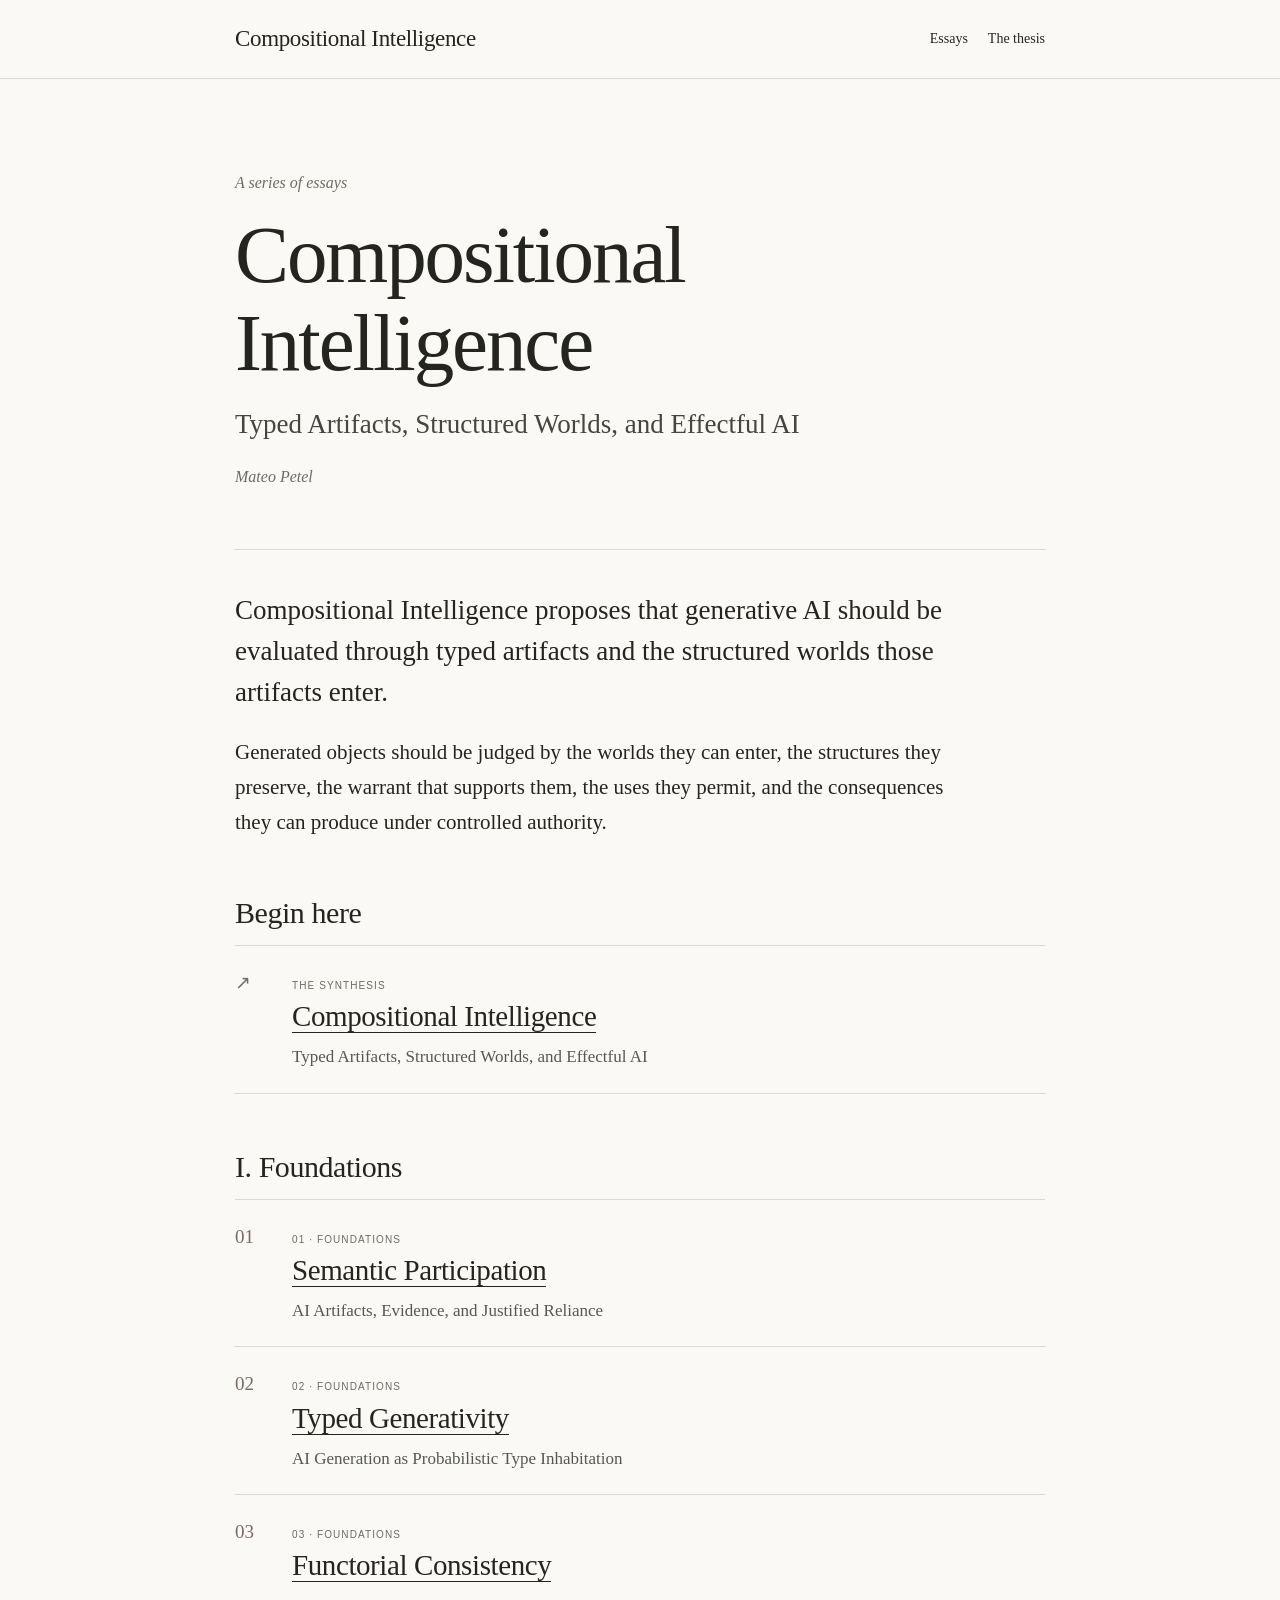
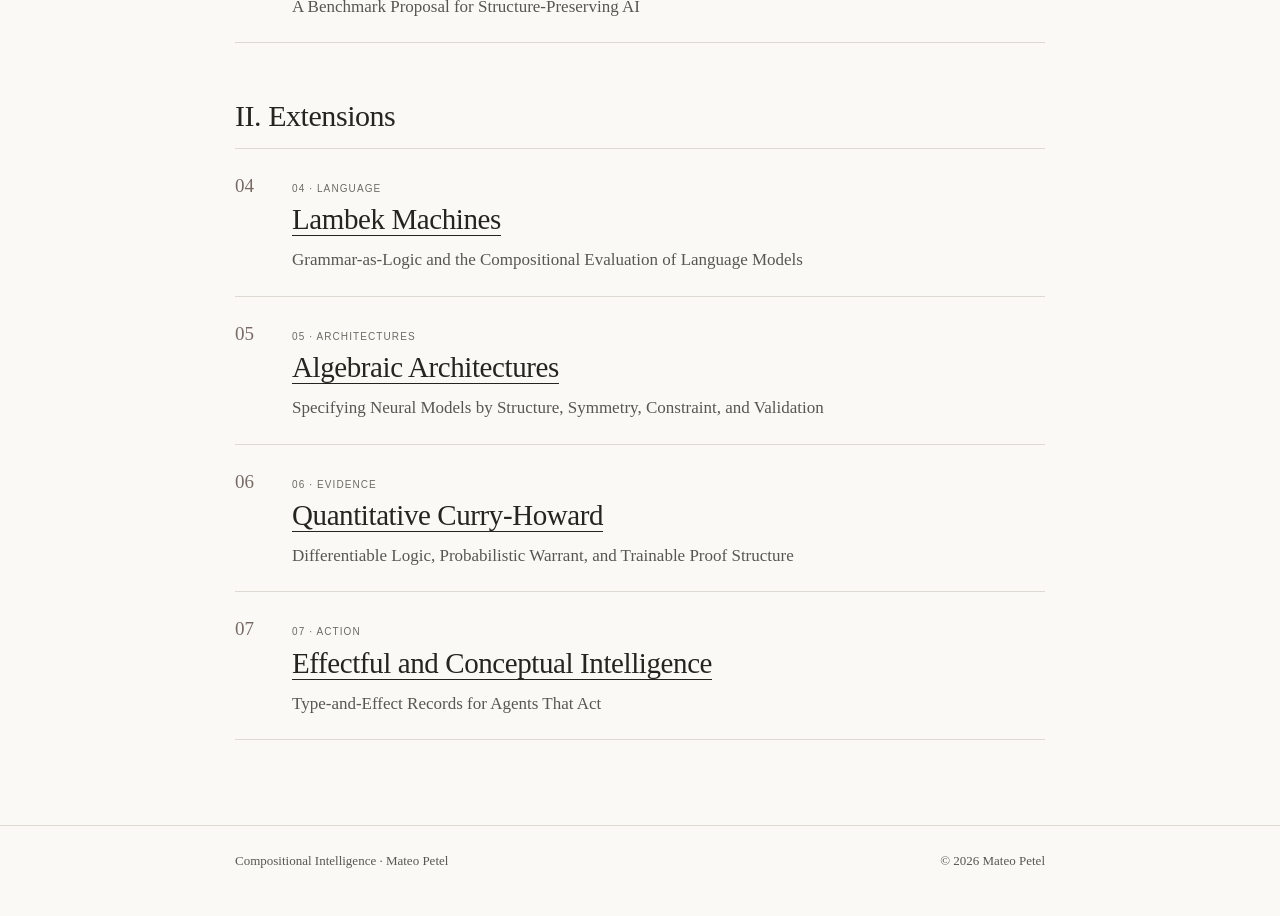
==== commit 801c0f03: "Publish revised Semantic Participation essay" ====
--- a/docs/index.html
+++ b/docs/index.html
@@ -25,6 +25,6 @@
 <p class="subtitle">Typed Artifacts, Structured Worlds, and Effectful AI</p><p class="byline">Mateo Petel</p></div>
 <div class="intro"><p class="thesis">Compositional Intelligence proposes that generative AI should be evaluated through typed artifacts and the structured worlds those artifacts enter.</p>
 <p>Generated objects should be judged by the worlds they can enter, the structures they preserve, the warrant that supports them, the uses they permit, and the consequences they can produce under controlled authority.</p></div>
-<div id="essays"><section aria-label="Begin here"><h2 class="section-title">Begin here</h2><ol class="series-list"><li class="series-item"><span class="series-number" aria-hidden="true">↗</span><div><p class="category">The synthesis</p><h3 class="series-name"><a href="essays/compositional-intelligence.html">Compositional Intelligence</a></h3><p class="series-desc">Typed Artifacts, Structured Worlds, and Effectful AI</p></div></li></ol></section><section aria-label="I. Foundations"><h2 class="section-title">I. Foundations</h2><ol class="series-list"><li class="series-item"><span class="series-number" aria-hidden="true">01</span><div><p class="category">01 · Foundations</p><h3 class="series-name"><a href="essays/semantic-participation.html">Semantic Participation</a></h3><p class="series-desc">AI Artifacts as Members of Formal and Scientific Worlds</p></div></li><li class="series-item"><span class="series-number" aria-hidden="true">02</span><div><p class="category">02 · Foundations</p><h3 class="series-name"><a href="essays/typed-generativity.html">Typed Generativity</a></h3><p class="series-desc">AI Generation as Probabilistic Type Inhabitation</p></div></li><li class="series-item"><span class="series-number" aria-hidden="true">03</span><div><p class="category">03 · Foundations</p><h3 class="series-name"><a href="essays/functorial-consistency.html">Functorial Consistency</a></h3><p class="series-desc">A Benchmark Proposal for Structure-Preserving AI</p></div></li></ol></section><section aria-label="II. Extensions"><h2 class="section-title">II. Extensions</h2><ol class="series-list"><li class="series-item"><span class="series-number" aria-hidden="true">04</span><div><p class="category">04 · Language</p><h3 class="series-name"><a href="essays/lambek-machines.html">Lambek Machines</a></h3><p class="series-desc">Grammar-as-Logic and the Compositional Evaluation of Language Models</p></div></li><li class="series-item"><span class="series-number" aria-hidden="true">05</span><div><p class="category">05 · Architectures</p><h3 class="series-name"><a href="essays/algebraic-architectures.html">Algebraic Architectures</a></h3><p class="series-desc">Specifying Neural Models by Structure, Symmetry, Constraint, and Validation</p></div></li><li class="series-item"><span class="series-number" aria-hidden="true">06</span><div><p class="category">06 · Evidence</p><h3 class="series-name"><a href="essays/quantitative-curry-howard.html">Quantitative Curry-Howard</a></h3><p class="series-desc">Differentiable Logic, Probabilistic Warrant, and Trainable Proof Structure</p></div></li><li class="series-item"><span class="series-number" aria-hidden="true">07</span><div><p class="category">07 · Action</p><h3 class="series-name"><a href="essays/effectful-and-conceptual-intelligence.html">Effectful and Conceptual Intelligence</a></h3><p class="series-desc">Type-and-Effect Records for Agents That Act</p></div></li></ol></section></div></main>
+<div id="essays"><section aria-label="Begin here"><h2 class="section-title">Begin here</h2><ol class="series-list"><li class="series-item"><span class="series-number" aria-hidden="true">↗</span><div><p class="category">The synthesis</p><h3 class="series-name"><a href="essays/compositional-intelligence.html">Compositional Intelligence</a></h3><p class="series-desc">Typed Artifacts, Structured Worlds, and Effectful AI</p></div></li></ol></section><section aria-label="I. Foundations"><h2 class="section-title">I. Foundations</h2><ol class="series-list"><li class="series-item"><span class="series-number" aria-hidden="true">01</span><div><p class="category">01 · Foundations</p><h3 class="series-name"><a href="essays/semantic-participation.html">Semantic Participation</a></h3><p class="series-desc">AI Artifacts, Evidence, and Justified Reliance</p></div></li><li class="series-item"><span class="series-number" aria-hidden="true">02</span><div><p class="category">02 · Foundations</p><h3 class="series-name"><a href="essays/typed-generativity.html">Typed Generativity</a></h3><p class="series-desc">AI Generation as Probabilistic Type Inhabitation</p></div></li><li class="series-item"><span class="series-number" aria-hidden="true">03</span><div><p class="category">03 · Foundations</p><h3 class="series-name"><a href="essays/functorial-consistency.html">Functorial Consistency</a></h3><p class="series-desc">A Benchmark Proposal for Structure-Preserving AI</p></div></li></ol></section><section aria-label="II. Extensions"><h2 class="section-title">II. Extensions</h2><ol class="series-list"><li class="series-item"><span class="series-number" aria-hidden="true">04</span><div><p class="category">04 · Language</p><h3 class="series-name"><a href="essays/lambek-machines.html">Lambek Machines</a></h3><p class="series-desc">Grammar-as-Logic and the Compositional Evaluation of Language Models</p></div></li><li class="series-item"><span class="series-number" aria-hidden="true">05</span><div><p class="category">05 · Architectures</p><h3 class="series-name"><a href="essays/algebraic-architectures.html">Algebraic Architectures</a></h3><p class="series-desc">Specifying Neural Models by Structure, Symmetry, Constraint, and Validation</p></div></li><li class="series-item"><span class="series-number" aria-hidden="true">06</span><div><p class="category">06 · Evidence</p><h3 class="series-name"><a href="essays/quantitative-curry-howard.html">Quantitative Curry-Howard</a></h3><p class="series-desc">Differentiable Logic, Probabilistic Warrant, and Trainable Proof Structure</p></div></li><li class="series-item"><span class="series-number" aria-hidden="true">07</span><div><p class="category">07 · Action</p><h3 class="series-name"><a href="essays/effectful-and-conceptual-intelligence.html">Effectful and Conceptual Intelligence</a></h3><p class="series-desc">Type-and-Effect Records for Agents That Act</p></div></li></ol></section></div></main>
 <footer class="site-footer"><div class="container"><span>Compositional Intelligence · Mateo Petel</span><span>© 2026 Mateo Petel</span></div></footer>
 </body></html>
--- a/docs/style.css
+++ b/docs/style.css
@@ -2603,3 +2603,10 @@
     page-break-before:avoid !important;
   }
 }
+
+/* Revised two-column tables fit at the upper mobile breakpoint. */
+@media screen and (min-width:630px) and (max-width:650px) {
+  .article-content .table-scroll[data-columns="2"] + .table-scroll-hint.fc-editorial-hint {
+    display:none;
+  }
+}
